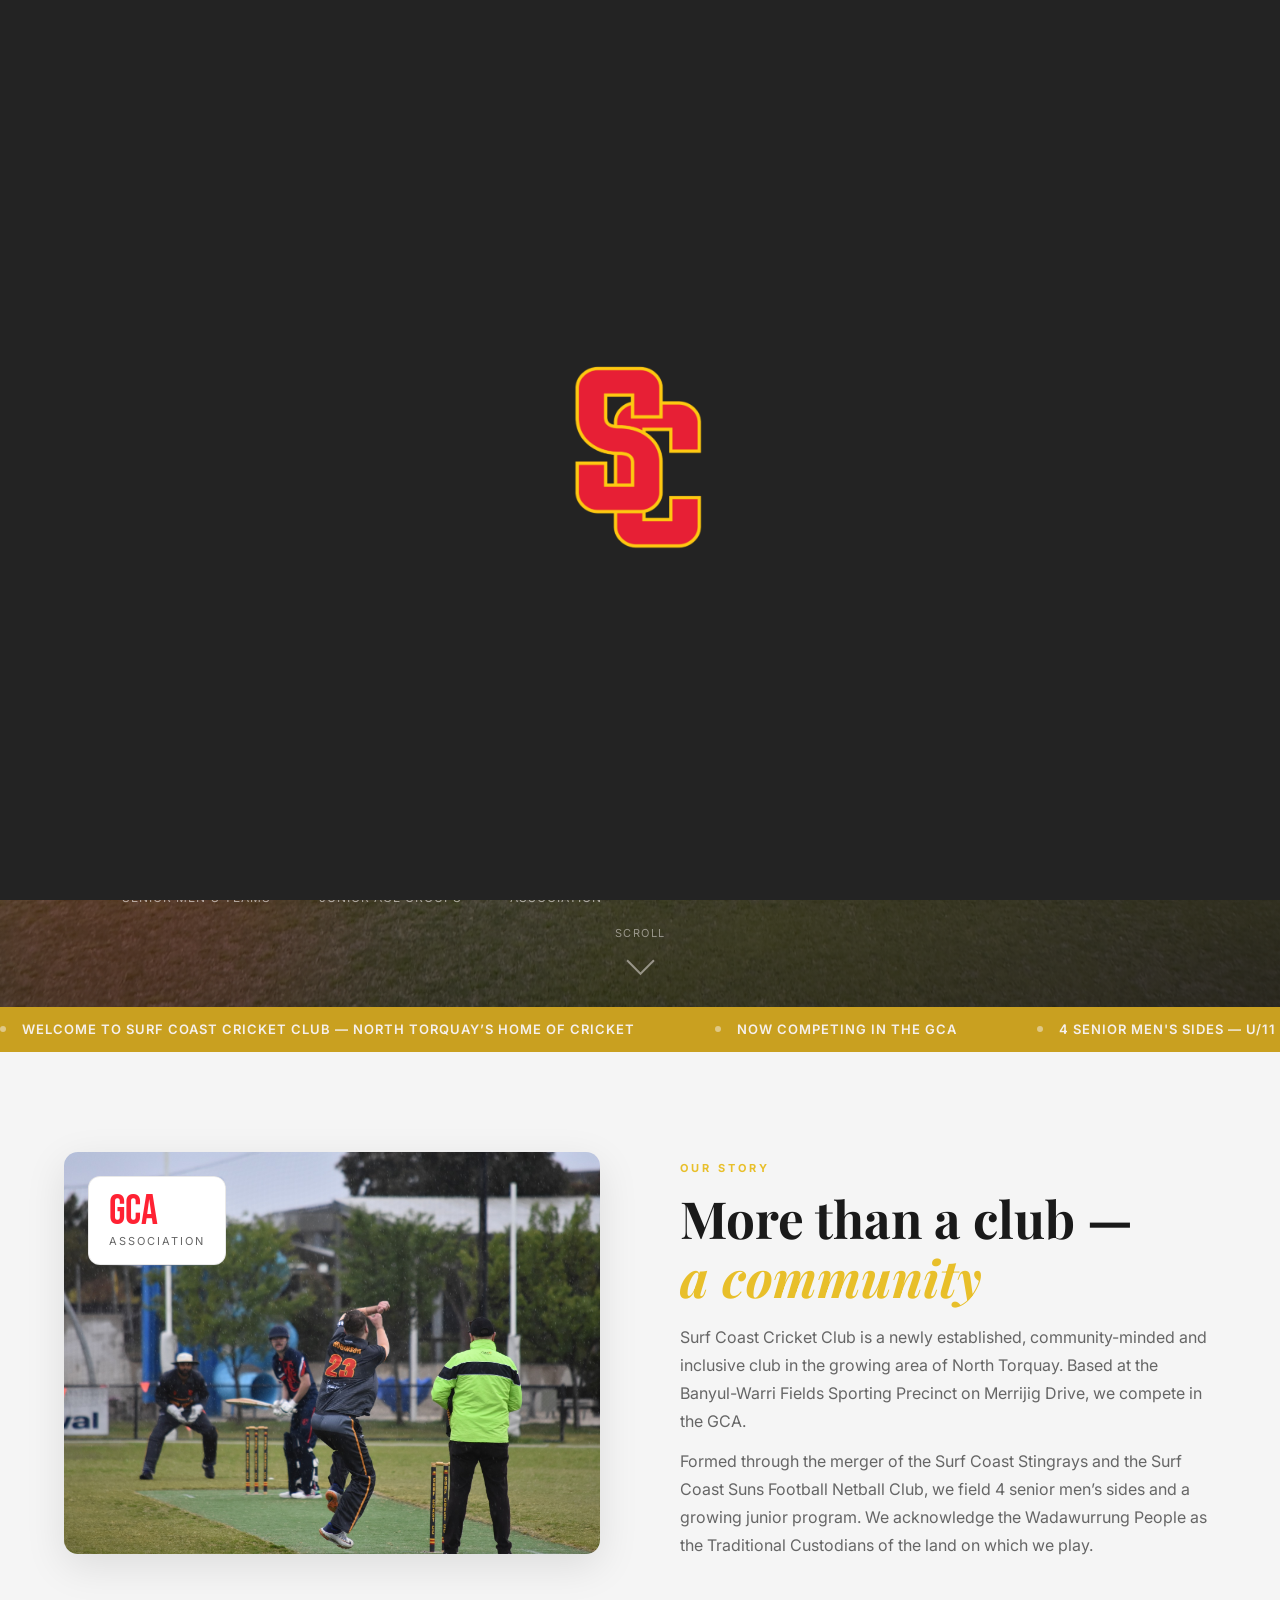
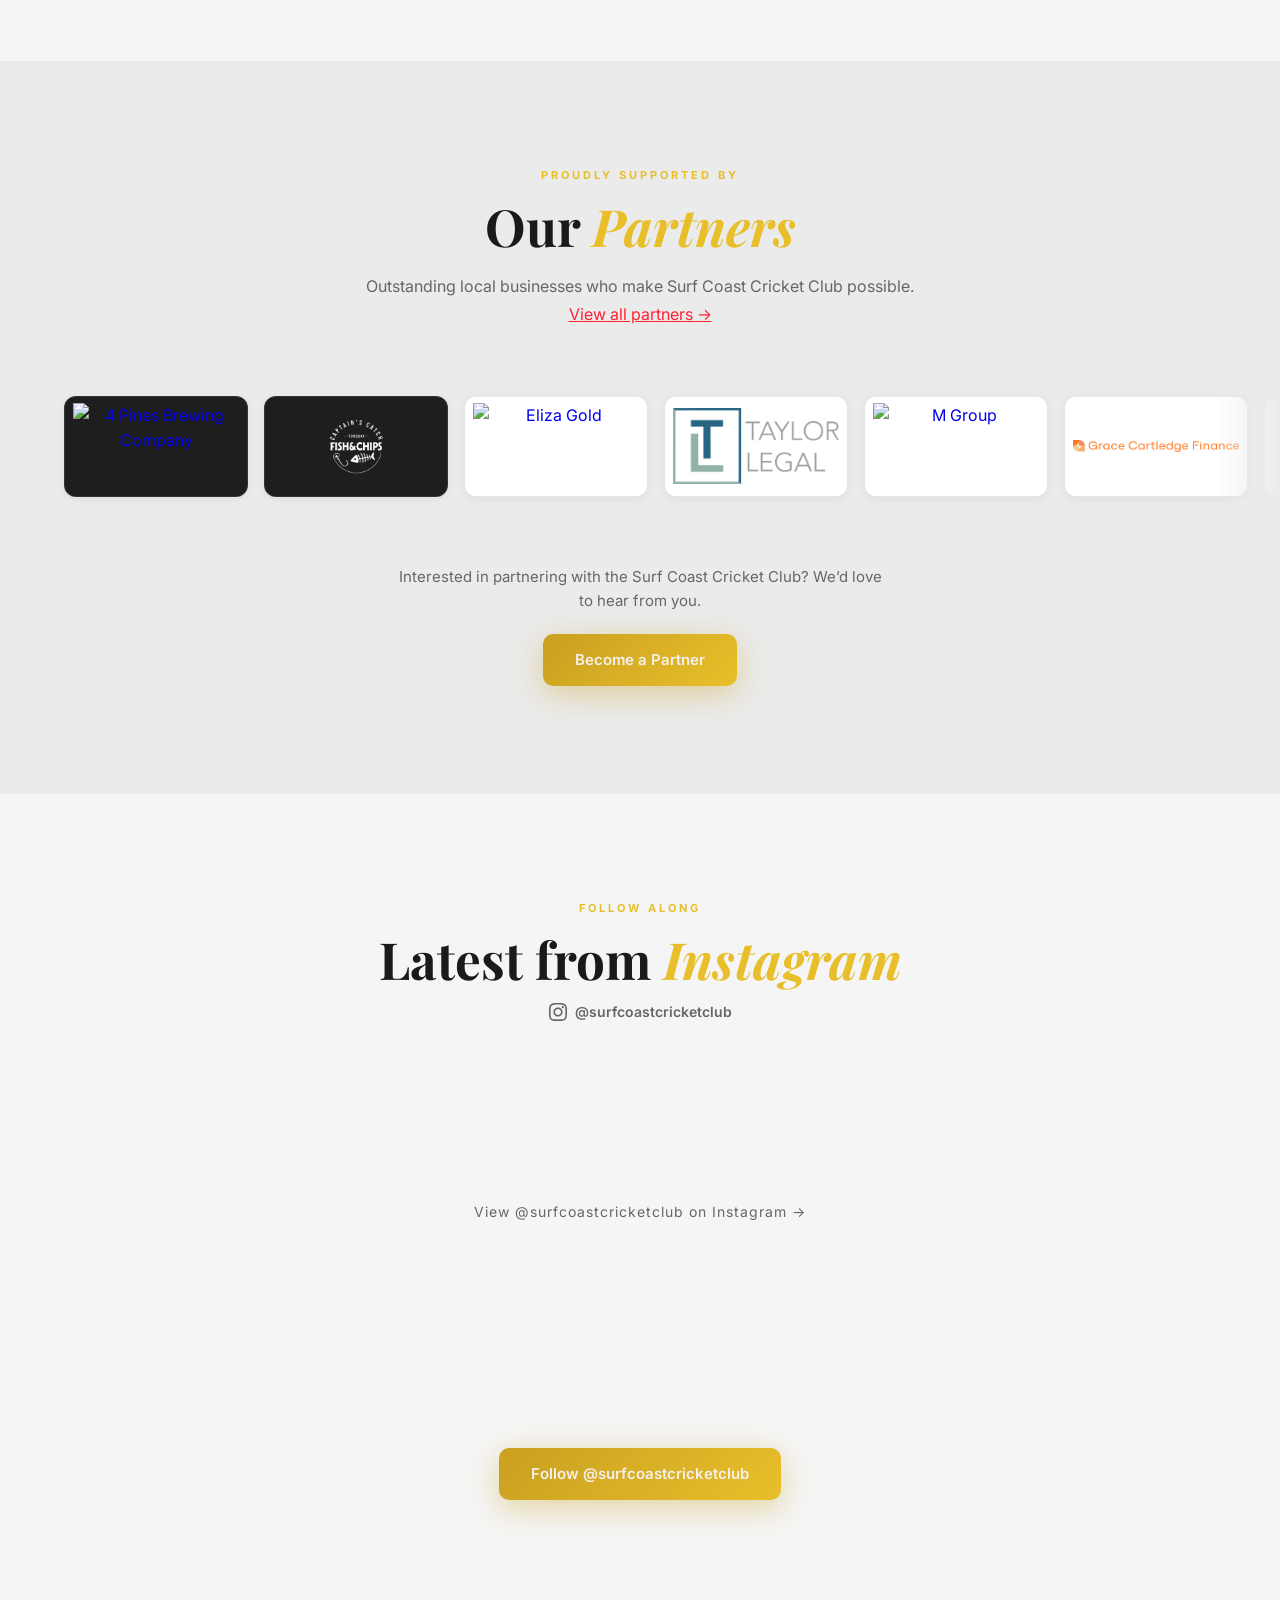
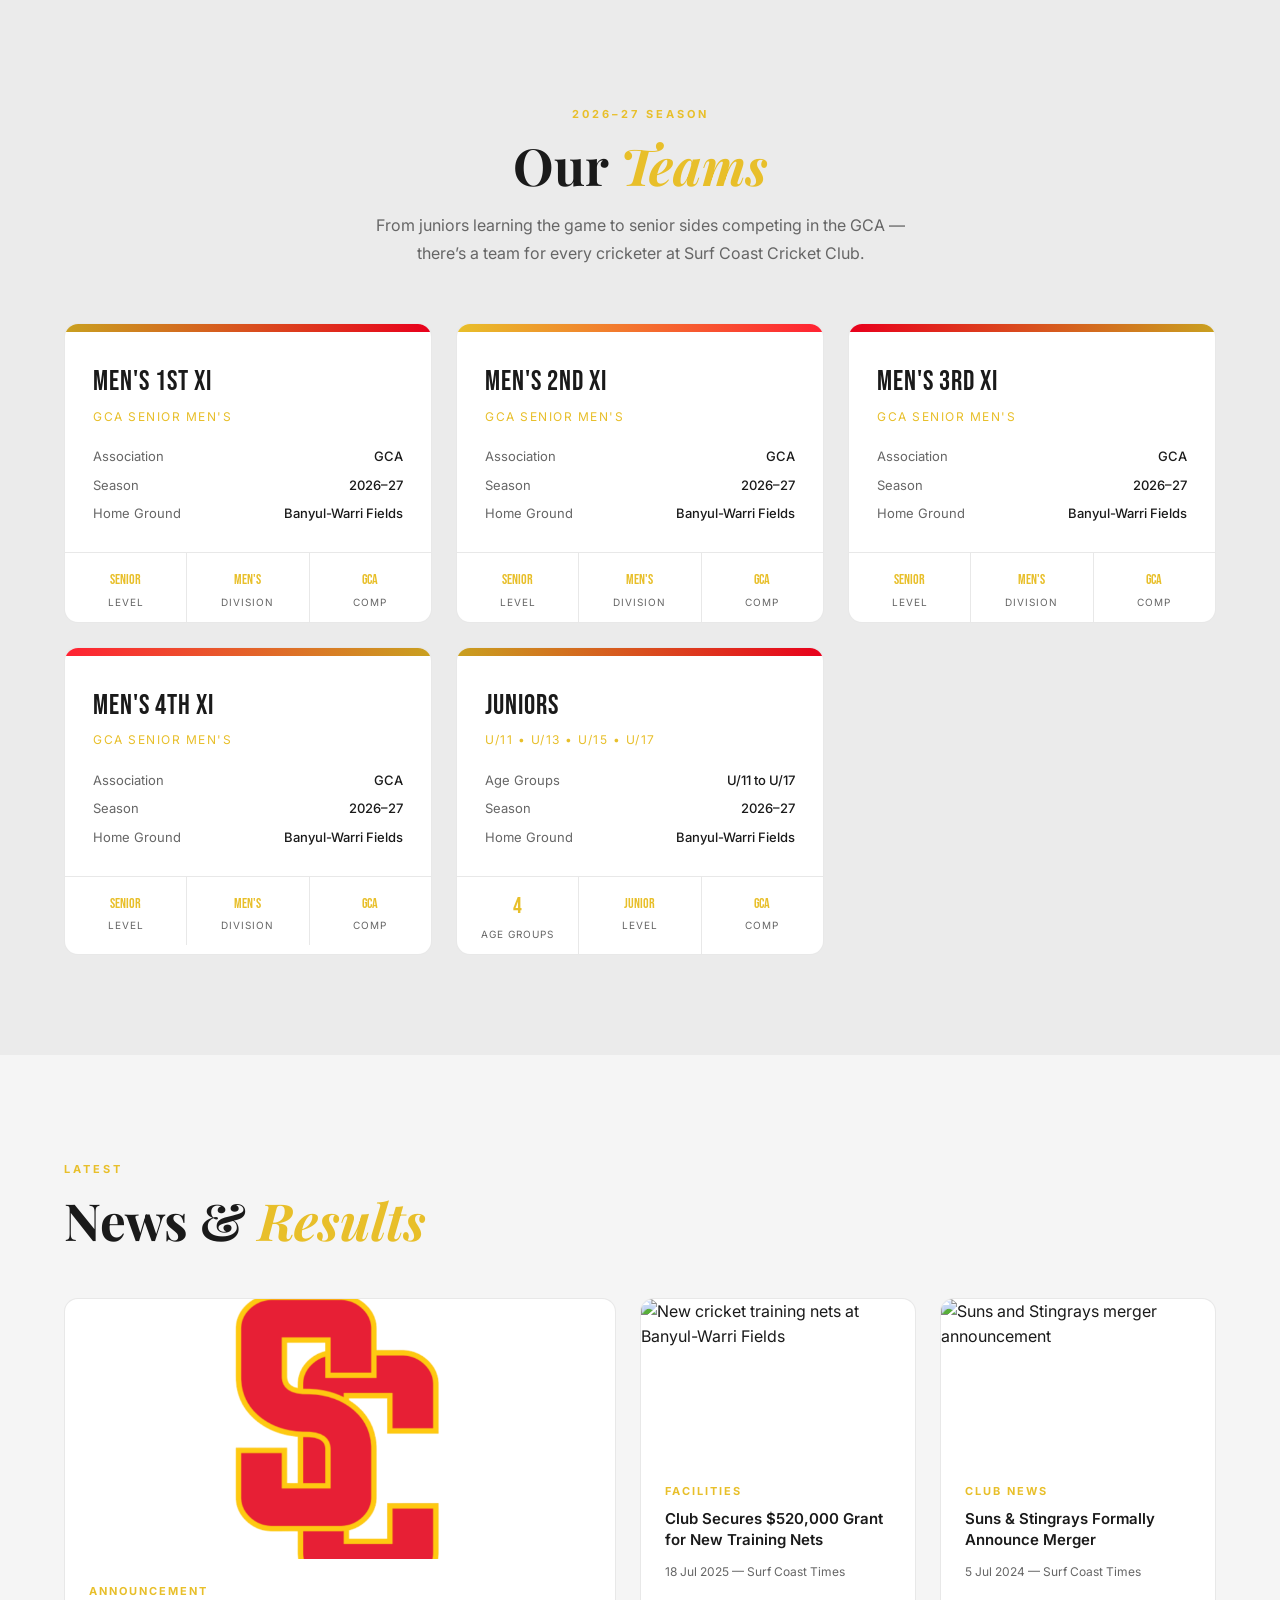
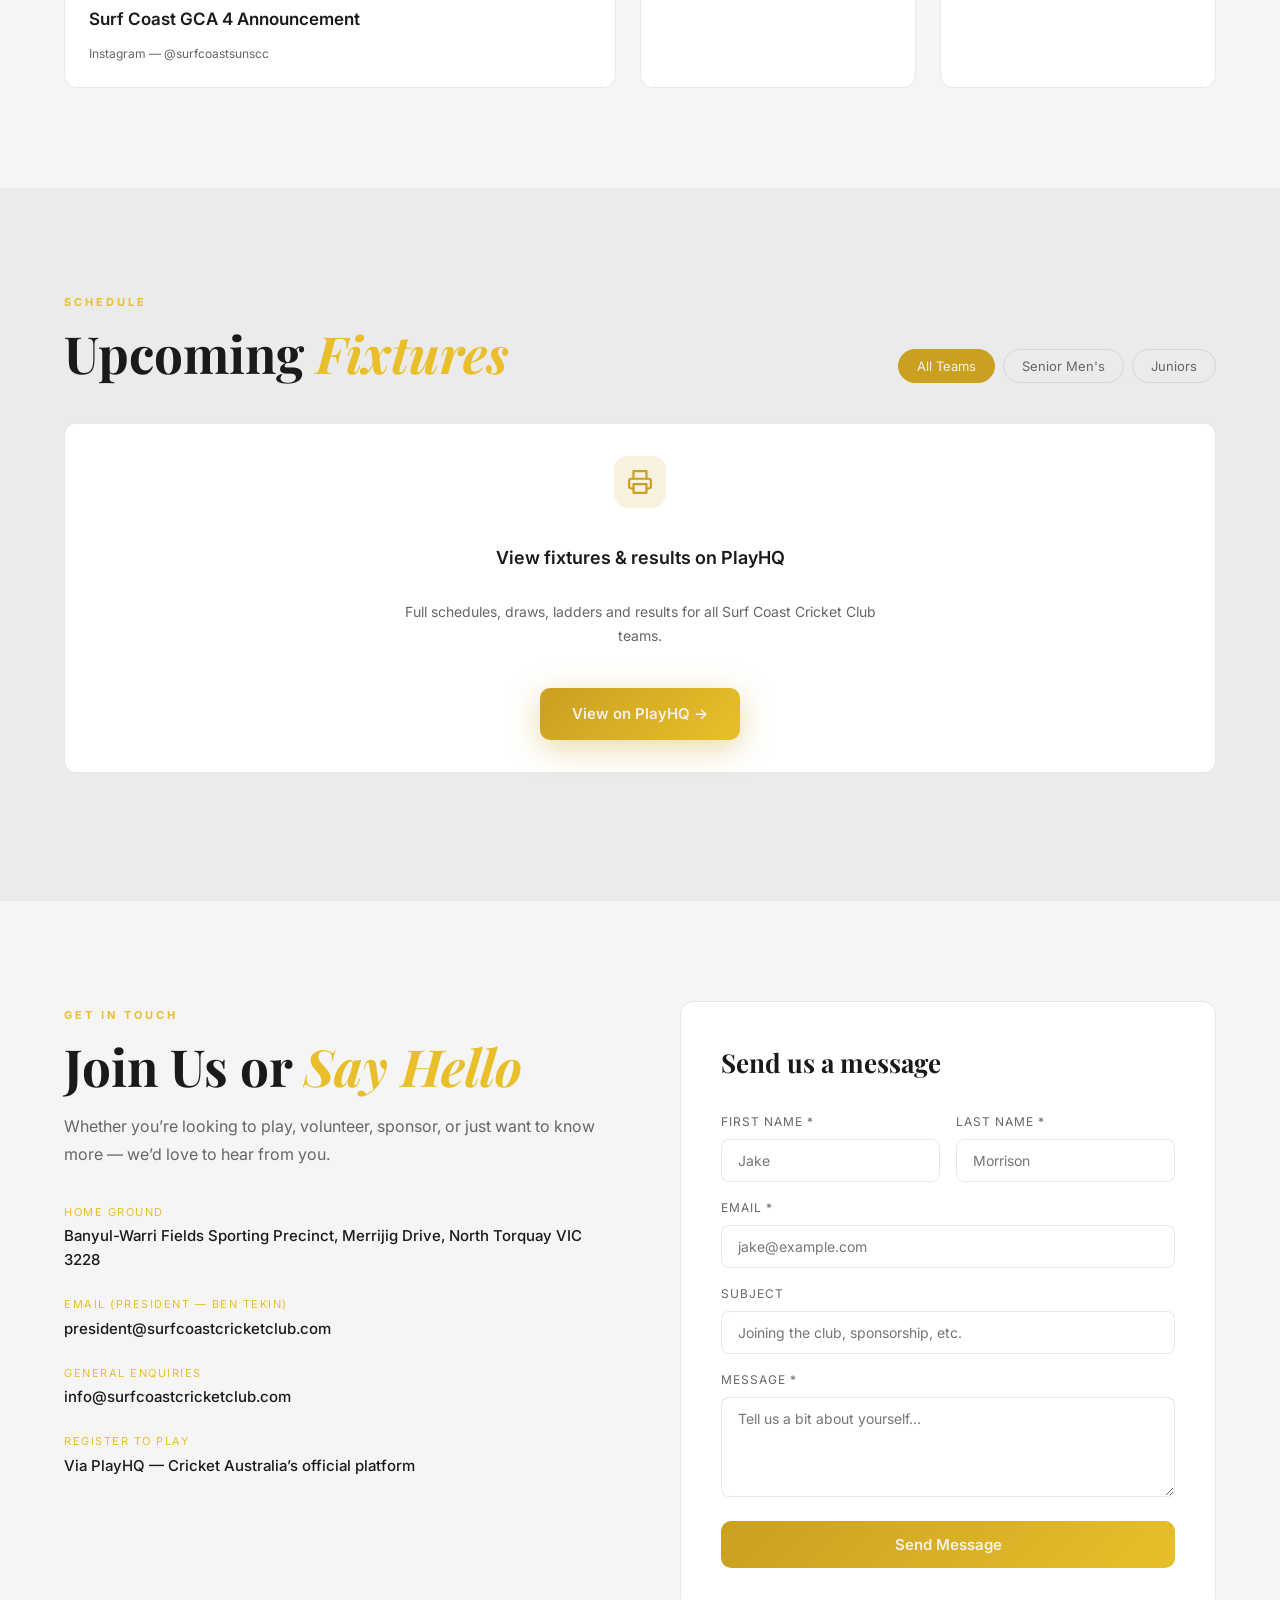
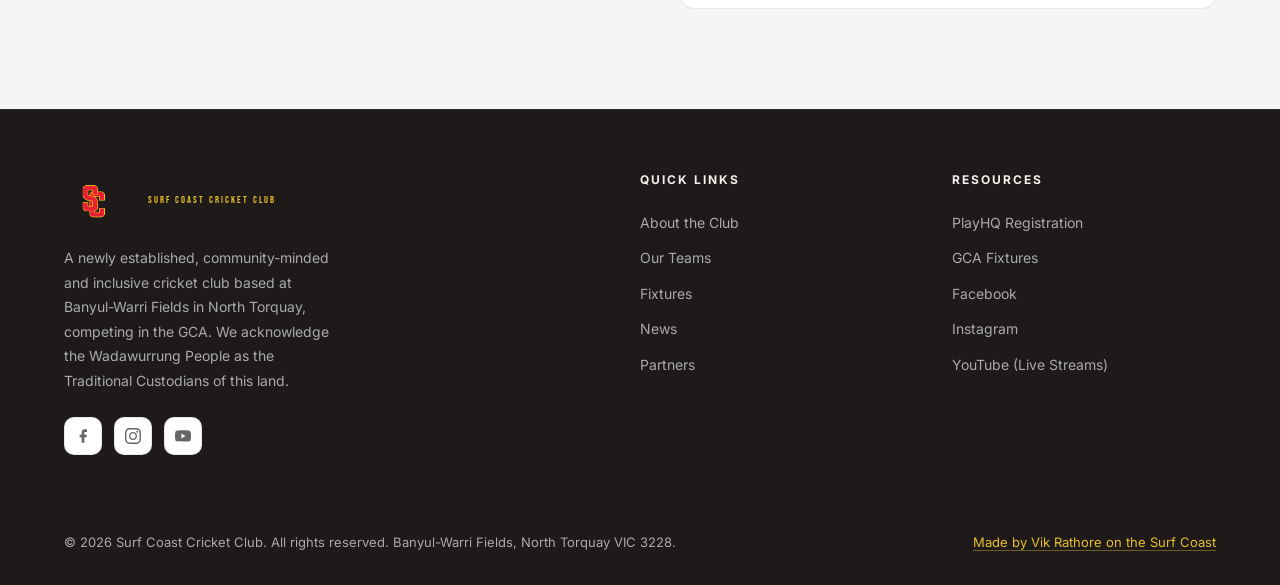
==== index.html @ 0e78796f "Add sub-pages, SEO meta, sitemap, and contact email fixes - Add about.html, teams.html, awards.html," ====
<!DOCTYPE html>
<html lang="en">
<head>
  <meta charset="UTF-8" />
  <meta name="viewport" content="width=device-width, initial-scale=1.0, viewport-fit=cover" />
  <meta name="theme-color" content="#232323" />
  <meta name="description" content="Surf Coast Cricket Club — a community-minded and inclusive cricket club based at Banyul-Warri Fields, North Torquay. Competing in the GCA with senior men's sides and junior programs." />
  <meta name="robots" content="index, follow" />
  <link rel="canonical" href="https://surfcoastcricketclub.com/" />
  <meta property="og:type" content="website" />
  <meta property="og:url" content="https://surfcoastcricketclub.com/" />
  <meta property="og:title" content="Surf Coast Cricket Club | North Torquay" />
  <meta property="og:description" content="A community-minded and inclusive cricket club in North Torquay, competing in the GCA. Senior men's teams, junior programs, and a welcoming community." />
  <meta property="og:image" content="https://surfcoastcricketclub.com/assets/images/hero-bg.jpg" />
  <meta property="og:site_name" content="Surf Coast Cricket Club" />
  <link rel="icon" type="image/png" href="assets/images/favicon.png" />
  <link rel="apple-touch-icon" href="assets/images/favicon.png" />
  <title>Surf Coast Cricket Club | North Torquay</title>
  <link rel="preconnect" href="https://fonts.googleapis.com" />
  <link rel="preconnect" href="https://fonts.gstatic.com" crossorigin />
  <link href="https://fonts.googleapis.com/css2?family=Bebas+Neue&family=Inter:wght@300;400;500;600;700&family=Playfair+Display:ital,wght@0,700;1,500&display=swap" rel="stylesheet" />
  <style>
    *, *::before, *::after { box-sizing: border-box; margin: 0; padding: 0; }

    :root {
      --navy:    #F5F5F5;
      --navy-mid:#EBEBEB;
      --teal:    #C9A020;
      --teal-lt: #E8BF2A;
      --green:   #E8001C;
      --gold:    #FF2233;
      --white:   #F5F0EE;
      --muted:   #666666;
      --card-bg: #FFFFFF;
      --border:  rgba(0,0,0,0.09);
      --radius:  14px;
      --shadow:  0 12px 40px rgba(0,0,0,0.10);
    }

    html { scroll-behavior: smooth; }

    body {
      font-family: 'Inter', sans-serif;
      background: var(--navy);
      color: #1A1A1A;
      overflow-x: hidden;
      line-height: 1.6;
    }

    /* ── SPLASH SCREEN ── */
    #splash {
      position: fixed;
      inset: 0;
      z-index: 9999;
      background: #232323;
      display: flex;
      flex-direction: column;
      align-items: center;
      justify-content: center;
      cursor: pointer;
      transition: opacity 0.7s ease, visibility 0.7s ease;
      padding: env(safe-area-inset-top) env(safe-area-inset-right) env(safe-area-inset-bottom) env(safe-area-inset-left);
    }
    #splash.hidden {
      opacity: 0;
      visibility: hidden;
      pointer-events: none;
    }
    #splash img {
      width: min(340px, 70vw);
      animation: splashPulse 2.6s ease-in-out infinite;
    }
    @keyframes splashPulse {
      0%, 100% { transform: scale(1); opacity: 1; }
      50%       { transform: scale(1.04); opacity: 0.85; }
    }

    ::-webkit-scrollbar { width: 6px; }
    ::-webkit-scrollbar-track { background: var(--navy); }
    ::-webkit-scrollbar-thumb { background: var(--teal); border-radius: 3px; }

    /* ── NAVBAR ── */
    nav {
      position: fixed; top: 0; left: 0; right: 0; z-index: 1000;
      display: flex; align-items: center; justify-content: space-between;
      padding: env(safe-area-inset-top) 5% 0; height: calc(72px + env(safe-area-inset-top));
      background: transparent;
      backdrop-filter: blur(20px);
      border-bottom: 1px solid rgba(255,255,255,0.08);
      transition: background 1s ease, transform 0.35s cubic-bezier(0.4,0,0.2,1);
    }
    nav.scrolled { background: rgba(30,26,26,0.97); }
    @media (max-width: 1024px) {
      nav.nav-hidden { transform: translateY(-110%); }
    }

    .nav-logo {
      display: flex; align-items: center; gap: 12px; text-decoration: none;
    }
    .nav-logo-badge {
      width: 60px; height: 60px;
      object-fit: contain;
      background: transparent;
      padding: 0;
      flex-shrink: 0;
    }

    .nav-logo-text { line-height: 1.2; }
    .nav-logo-text span:first-child {
      display: block; font-family: 'Bebas Neue', sans-serif;
      font-size: 30px; letter-spacing: 1px; color: var(--white);
    }
    .nav-logo-text span:last-child {
      display: block; font-size: 10px; letter-spacing: 2px;
      text-transform: uppercase; color: var(--teal-lt);
    }

    .nav-links { display: flex; align-items: center; gap: 36px; list-style: none; }
    .nav-links a {
      text-decoration: none; color: rgba(245,240,238,0.75);
      font-size: 13px; font-weight: 500; letter-spacing: 0.5px;
      text-transform: uppercase; transition: color 0.2s;
      position: relative;
    }
    .nav-links a::after {
      content: ''; position: absolute; left: 0; bottom: -4px;
      width: 0; height: 2px; background: var(--teal-lt); transition: width 0.25s;
    }
    .nav-links a:hover { color: #FFFFFF; }
    .nav-links a:hover::after { width: 100%; }

    .nav-cta {
      padding: 9px 22px; background: var(--teal);
      color: var(--white) !important; border-radius: 8px;
      transition: background 0.2s, transform 0.15s !important;
    }
    .nav-cta::after { display: none !important; }
    .nav-cta:hover { background: var(--teal-lt) !important; transform: translateY(-1px); }

    .nav-hamburger {
      display: none; flex-direction: column; gap: 5px;
      cursor: pointer; padding: 4px; border: none; background: none;
    }
    .nav-hamburger span {
      display: block; width: 24px; height: 2px;
      background: var(--white); border-radius: 2px;
      transition: transform 0.3s, opacity 0.3s;
    }

    .nav-mobile {
      display: none; flex-direction: column;
      position: fixed; top: calc(72px + env(safe-area-inset-top)); left: 0; right: 0;
      background: #2D2D2D; border-bottom: 1px solid rgba(255,255,255,0.08);
      padding: 24px calc(5% + env(safe-area-inset-right)) calc(24px + env(safe-area-inset-bottom)) calc(5% + env(safe-area-inset-left));
      gap: 20px; z-index: 999;
    }
    .nav-mobile.open { display: flex; }
    .nav-mobile a {
      text-decoration: none; color: var(--muted);
      font-size: 15px; font-weight: 500; letter-spacing: 0.5px;
      text-transform: uppercase; transition: color 0.2s;
    }
    .nav-mobile a:hover { color: var(--white); }

    /* ── HERO ── */
    #hero {
      position: relative; min-height: 100vh;
      display: flex; align-items: center; overflow: hidden;
    }

    .hero-bg {
      position: absolute; inset: 0;
      background:
        linear-gradient(160deg, rgba(30,26,26,0.72) 0%, rgba(30,26,26,0.22) 50%, rgba(30,26,26,0.78) 100%),
        url('assets/images/hero-bg.jpg') center 60%/cover no-repeat;
    }

    .orb {
      position: absolute; border-radius: 50%;
      filter: blur(80px); pointer-events: none; z-index: 0;
    }
    .orb-1 {
      width: min(600px, 80vw); height: min(600px, 80vw); background: rgba(201,160,32,0.18);
      top: -150px; right: -100px;
      animation: orbFloat 14s ease-in-out infinite;
    }
    .orb-2 {
      width: min(400px, 60vw); height: min(400px, 60vw); background: rgba(232,0,28,0.12);
      bottom: -80px; left: -80px;
      animation: orbFloat 18s ease-in-out infinite reverse;
    }
    @keyframes orbFloat {
      0%, 100% { transform: translate(0, 0) scale(1); }
      50%       { transform: translate(30px, -40px) scale(1.05); }
    }

    .hero-field-lines {
      position: absolute; bottom: 0; right: 0;
      width: 55%; height: 100%; opacity: 0.06; z-index: 1;
    }

    .hero-content {
      position: relative; z-index: 2;
      padding: 0 5%; max-width: 860px; padding-top: calc(100px + env(safe-area-inset-top));
    }

    .hero-badge {
      display: inline-flex; align-items: center; gap: 8px;
      background: rgba(201,160,32,0.2); border: 1px solid rgba(201,160,32,0.45);
      border-radius: 100px; padding: 6px 16px;
      font-size: 12px; font-weight: 600; letter-spacing: 1.5px;
      text-transform: uppercase; color: var(--teal-lt);
      margin-bottom: 24px; animation: fadeUp 0.8s ease both;
    }
    .hero-badge::before {
      content: ''; width: 7px; height: 7px; border-radius: 50%;
      background: var(--green); box-shadow: 0 0 8px var(--green);
      animation: pulse 2s infinite;
    }
    @keyframes pulse { 0%, 100% { opacity: 1; } 50% { opacity: 0.4; } }

    .hero-title {
      font-family: 'Bebas Neue', sans-serif;
      font-size: clamp(72px, 11vw, 140px);
      line-height: 0.92; letter-spacing: 3px;
      color: #F5F0EE;
      animation: fadeUp 0.8s 0.1s ease both;
    }
    .hero-title .line-accent { color: var(--teal-lt); }
    .hero-title .line-gold   { color: var(--gold); }

    .hero-subtitle {
      margin-top: 28px; font-size: clamp(16px, 1.9vw, 19px);
      color: rgba(245,240,238,0.75); max-width: 560px; line-height: 1.75;
      animation: fadeUp 0.8s 0.2s ease both;
    }

    .hero-actions {
      display: flex; align-items: center; gap: 16px;
      margin-top: 40px; flex-wrap: wrap;
      animation: fadeUp 0.8s 0.3s ease both;
    }

    .btn-primary {
      padding: 14px 32px;
      background: linear-gradient(135deg, var(--teal), var(--teal-lt));
      color: var(--white); text-decoration: none;
      border-radius: 10px; font-weight: 600; font-size: 15px;
      box-shadow: 0 8px 32px rgba(201,160,32,0.4);
      transition: transform 0.2s, box-shadow 0.2s;
    }
    .btn-primary:hover { transform: translateY(-2px); box-shadow: 0 14px 40px rgba(201,160,32,0.55); }

    .btn-ghost {
      padding: 14px 32px; border: 1.5px solid rgba(255,255,255,0.2);
      color: var(--white); text-decoration: none;
      border-radius: 10px; font-weight: 500; font-size: 15px;
      transition: border-color 0.2s, background 0.2s;
    }
    .btn-ghost:hover { border-color: var(--teal-lt); background: rgba(201,160,32,0.15); }

    .hero-stats {
      display: flex; gap: 48px; flex-wrap: wrap;
      margin-top: 64px; padding-top: 40px;
      border-top: 1px solid rgba(245,240,238,0.2);
      animation: fadeUp 0.8s 0.4s ease both;
    }
    .stat-num {
      font-family: 'Bebas Neue', sans-serif;
      font-size: 42px; color: var(--teal-lt); line-height: 1;
    }
    .stat-label {
      font-size: 12px; letter-spacing: 1px;
      text-transform: uppercase; color: rgba(245,240,238,0.6); margin-top: 4px;
    }

    .scroll-hint {
      position: absolute; bottom: calc(36px + env(safe-area-inset-bottom)); left: 50%; transform: translateX(-50%);
      display: flex; flex-direction: column; align-items: center;
      gap: 8px; color: rgba(245,240,238,0.5); font-size: 11px;
      letter-spacing: 1.5px; text-transform: uppercase;
      animation: fadeIn 1.2s 1s ease both;
      z-index: 10;
    }
    .scroll-hint .arrow {
      width: 20px; height: 20px;
      border-right: 2px solid rgba(245,240,238,0.5); border-bottom: 2px solid rgba(245,240,238,0.5);
      transform: rotate(45deg); animation: bounce 1.8s infinite;
    }
    @keyframes bounce {
      0%, 100% { transform: rotate(45deg) translateY(0); }
      50%       { transform: rotate(45deg) translateY(6px); }
    }
    @keyframes fadeUp {
      from { opacity: 0; transform: translateY(28px); }
      to   { opacity: 1; transform: translateY(0); }
    }
    @keyframes fadeIn { from { opacity: 0; } to { opacity: 1; } }

    /* ── SECTIONS ── */
    section { padding: 100px 5%; }

    .section-label {
      display: inline-block; font-size: 11px; font-weight: 700;
      letter-spacing: 3px; text-transform: uppercase;
      color: var(--teal-lt); margin-bottom: 12px;
    }
    .section-title {
      font-family: 'Playfair Display', serif;
      font-size: clamp(30px, 4vw, 52px); line-height: 1.15; color: #1A1A1A;
    }
    .section-title em { font-style: italic; color: var(--teal-lt); }
    .section-desc {
      color: var(--muted); font-size: 16px;
      max-width: 560px; margin-top: 16px; line-height: 1.75;
    }

    .reveal {
      opacity: 0; transform: translateY(36px);
      transition: opacity 0.7s ease, transform 0.7s ease;
    }
    .reveal.visible { opacity: 1; transform: translateY(0); }

    /* ── TICKER ── */
    .ticker-wrap { background: var(--teal); padding: 12px 0; overflow: hidden; }
    .ticker-track {
      display: flex; gap: 80px;
      animation: ticker 28s linear infinite; white-space: nowrap;
    }
    .ticker-track:hover { animation-play-state: paused; }
    .ticker-item {
      font-size: 13px; font-weight: 600; letter-spacing: 1px;
      text-transform: uppercase; color: var(--white);
      display: flex; align-items: center; gap: 16px; flex-shrink: 0;
    }
    .ticker-item .dot { width: 6px; height: 6px; border-radius: 50%; background: var(--white); opacity: 0.5; }
    @keyframes ticker {
      0%   { transform: translateX(0); }
      100% { transform: translateX(-50%); }
    }

    /* ── ABOUT ── */
    #about { display: grid; grid-template-columns: 1fr 1fr; gap: 80px; align-items: center; }

    .about-img-stack { position: relative; }
    .about-img-main {
      width: 100%; border-radius: var(--radius);
      aspect-ratio: 4/3; object-fit: cover; box-shadow: var(--shadow);
    }
    .about-img-accent {
      position: absolute; width: 55%; border-radius: var(--radius);
      aspect-ratio: 1; bottom: -32px; right: -32px;
      object-fit: cover; border: 4px solid #F5F5F5; box-shadow: var(--shadow);
    }
    .about-badge {
      position: absolute; top: 24px; left: 24px;
      background: #FFFFFF; border: 1px solid var(--border);
      border-radius: 12px; padding: 14px 20px; backdrop-filter: blur(12px);
    }
    .about-badge .year { font-family: 'Bebas Neue', sans-serif; font-size: 42px; color: var(--gold); line-height: 1; }
    .about-badge .since { font-size: 11px; letter-spacing: 2px; text-transform: uppercase; color: var(--muted); }

    .about-features { display: grid; grid-template-columns: 1fr 1fr; gap: 16px; margin-top: 36px; }
    .feature-chip {
      display: flex; align-items: center; gap: 10px;
      background: var(--card-bg); border: 1px solid var(--border);
      border-radius: 10px; padding: 12px 16px; font-size: 13px; font-weight: 500;
    }
    .feature-chip .icon {
      width: 28px; height: 28px; border-radius: 8px;
      background: rgba(201,160,32,0.18);
      display: flex; align-items: center; justify-content: center; font-size: 14px;
    }

    /* ── TEAMS ── */
    #teams { background: var(--navy-mid); }
    .teams-header { text-align: center; margin-bottom: 56px; }
    .teams-header .section-desc { margin: 16px auto 0; }

    .teams-grid {
      display: grid; grid-template-columns: repeat(auto-fill, minmax(280px, 1fr)); gap: 24px;
    }
    .team-card {
      background: var(--card-bg); border: 1px solid var(--border);
      border-radius: var(--radius); overflow: hidden;
      transition: transform 0.3s, border-color 0.3s, box-shadow 0.3s;
    }
    .team-card:hover {
      transform: translateY(-6px); border-color: var(--teal);
      box-shadow: 0 16px 48px rgba(201,160,32,0.25);
    }
    .team-card-top { height: 8px; background: linear-gradient(90deg, var(--teal), var(--green)); }
    .team-card-body { padding: 28px; }
    .team-grade { font-family: 'Bebas Neue', sans-serif; font-size: 28px; color: #1A1A1A; letter-spacing: 1px; }
    .team-div { font-size: 12px; letter-spacing: 1.5px; text-transform: uppercase; color: var(--teal-lt); margin-top: 2px; }
    .team-info { margin-top: 20px; display: flex; flex-direction: column; gap: 8px; }
    .team-row { display: flex; justify-content: space-between; font-size: 13px; }
    .team-row span:first-child { color: var(--muted); }
    .team-row span:last-child { color: #1A1A1A; font-weight: 500; }
    .team-card-bar { display: flex; border-top: 1px solid var(--border); }
    .team-bar-item {
      flex: 1; padding: 12px 8px; text-align: center;
      border-right: 1px solid var(--border);
    }
    .team-bar-item:last-child { border-right: none; }
    .team-bar-val { font-family: 'Bebas Neue', sans-serif; font-size: 22px; color: var(--teal-lt); }
    .team-bar-key { font-size: 10px; letter-spacing: 1px; text-transform: uppercase; color: var(--muted); margin-top: 2px; }

    /* ── NEWS ── */
    .news-header { margin-bottom: 48px; }
    .news-grid { display: grid; grid-template-columns: 2fr 1fr 1fr; gap: 24px; }
    .news-card {
      background: var(--card-bg); border: 1px solid var(--border);
      border-radius: var(--radius); overflow: hidden;
      transition: border-color 0.3s, transform 0.3s;
      text-decoration: none; color: inherit; display: block;
    }
    .news-card:hover { border-color: var(--teal); transform: translateY(-4px); }
    .news-img { width: 100%; object-fit: cover; display: block; }
    .news-card:nth-child(1) .news-img { height: 260px; }
    .news-card:nth-child(2) .news-img,
    .news-card:nth-child(3) .news-img { height: 160px; }
    .news-body { padding: 24px; }
    .news-cat { font-size: 11px; font-weight: 700; letter-spacing: 2px; text-transform: uppercase; color: var(--teal-lt); }
    .news-headline { margin-top: 8px; font-size: 17px; font-weight: 600; line-height: 1.4; color: #1A1A1A; }
    .news-card:nth-child(2) .news-headline,
    .news-card:nth-child(3) .news-headline { font-size: 15px; }
    .news-date { margin-top: 12px; font-size: 12px; color: var(--muted); }

    /* ── FIXTURES ── */
    #fixtures { background: var(--navy-mid); }
    .fixtures-head {
      display: flex; align-items: flex-end; justify-content: space-between;
      margin-bottom: 40px; gap: 16px; flex-wrap: wrap;
    }
    .fixtures-tabs { display: flex; gap: 8px; flex-wrap: wrap; }
    .tab-btn {
      padding: 8px 18px; border: 1px solid var(--border); background: transparent;
      border-radius: 100px; color: var(--muted); font-size: 13px;
      font-family: 'Inter', sans-serif; cursor: pointer; transition: all 0.2s;
    }
    .tab-btn.active, .tab-btn:hover {
      background: var(--teal); border-color: var(--teal); color: var(--white);
    }

    .fixtures-list { display: flex; flex-direction: column; gap: 12px; }
    .fixture-row {
      display: grid; grid-template-columns: 90px 1fr auto 1fr 140px;
      align-items: center; gap: 20px;
      background: var(--card-bg); border: 1px solid var(--border);
      border-radius: 12px; padding: 20px 24px; transition: border-color 0.2s;
    }
    .fixture-row:hover { border-color: rgba(201,160,32,0.5); }
    .fix-date { text-align: center; }
    .fix-day { font-family: 'Bebas Neue', sans-serif; font-size: 30px; color: #1A1A1A; line-height: 1; }
    .fix-mon { font-size: 11px; letter-spacing: 1px; text-transform: uppercase; color: var(--teal-lt); }
    .fix-team { font-size: 15px; font-weight: 600; }
    .fix-team.away { text-align: right; }
    .fix-vs { text-align: center; font-family: 'Bebas Neue', sans-serif; font-size: 20px; color: var(--muted); letter-spacing: 2px; }
    .fix-meta { text-align: right; }
    .fix-grade { font-size: 12px; letter-spacing: 1px; text-transform: uppercase; color: var(--teal-lt); font-weight: 600; }
    .fix-venue { font-size: 12px; color: var(--muted); margin-top: 3px; }

    /* ── GALLERY ── */
    .gallery-title { margin-bottom: 40px; }
    .gallery-grid {
      display: grid; grid-template-columns: repeat(4, 1fr);
      grid-template-rows: repeat(2, 220px); gap: 12px;
    }
    .gallery-item { border-radius: 12px; overflow: hidden; position: relative; cursor: pointer; }
    .gallery-item:nth-child(1) { grid-column: 1 / 3; grid-row: 1 / 3; }
    .gallery-item img { width: 100%; height: 100%; object-fit: cover; display: block; transition: transform 0.5s; }
    .gallery-item:hover img { transform: scale(1.06); }
    .gallery-item::after {
      content: ''; position: absolute; inset: 0;
      background: linear-gradient(to top, rgba(30,26,26,0.7), transparent 50%);
      opacity: 0; transition: opacity 0.3s;
    }
    .gallery-item:hover::after { opacity: 1; }

    /* ── INSTAGRAM ── */
    #instagram { background: var(--navy); text-align: center; }
    .instagram-head { margin-bottom: 44px; }
    .instagram-handle {
      display: inline-flex; align-items: center; gap: 8px;
      color: var(--muted); font-size: 14px; font-weight: 600;
      text-decoration: none; margin-top: 12px;
      transition: color 0.2s;
    }
    .instagram-handle:hover { color: #1A1A1A; }
    .instagram-handle svg { width: 18px; height: 18px; fill: currentColor; }
    .behold-feed-wrap {
      max-width: 1100px; margin: 0 auto;
      min-height: 340px;
    }
    .instagram-cta-row {
      margin-top: 36px; display: flex; justify-content: center; gap: 14px; flex-wrap: wrap;
    }

    /* ── SPONSORS ── */
    #partners { background: var(--navy-mid); text-align: center; }
    .sponsors-head { margin-bottom: 52px; }
    .sponsor-tier { margin-bottom: 40px; }
    .sponsor-tier-label {
      display: inline-flex; align-items: center; gap: 10px;
      font-size: 11px; letter-spacing: 3px; text-transform: uppercase;
      font-weight: 700; margin-bottom: 24px;
      padding: 6px 18px; border-radius: 99px;
    }
    .tier-naming   .sponsor-tier-label { color: #fff; background: var(--teal); border: 1px solid var(--teal); }
    .tier-platinum .sponsor-tier-label { color: #fff; background: var(--green); border: 1px solid var(--green); }
    .tier-gold     .sponsor-tier-label { color: #5C4A00; background: rgba(201,160,32,0.18); border: 1px solid rgba(201,160,32,0.6); }
    .tier-silver   .sponsor-tier-label { color: #1A2A38; background: rgba(100,130,160,0.15); border: 1px solid rgba(100,130,160,0.5); }

    .sponsors-row { display: flex; align-items: center; justify-content: center; gap: 16px; flex-wrap: wrap; }

    /* ── Sponsor card (logo or text) ── */
    .sponsor-card {
      display: inline-flex; flex-direction: column;
      align-items: center; justify-content: center;
      min-width: 140px; height: 88px; padding: 12px 20px;
      background: #FFFFFF; border: 1.5px solid rgba(0,0,0,0.10);
      border-radius: 12px; text-decoration: none;
      box-shadow: 0 2px 8px rgba(0,0,0,0.06);
      transition: transform 0.22s, box-shadow 0.22s, border-color 0.22s;
      overflow: hidden;
    }
    .sponsor-card:hover { transform: translateY(-4px); box-shadow: 0 10px 28px rgba(0,0,0,0.12); border-color: rgba(0,0,0,0.22); }
    .sponsor-card img {
      max-width: 130px; max-height: 52px;
      object-fit: contain; display: block;
    }
    .sponsor-card .sc-name {
      font-family: 'Bebas Neue', sans-serif; font-size: 15px;
      letter-spacing: 1.5px; color: #1A1A1A; text-align: center;
      line-height: 1.2;
    }
    /* Dark card for white-on-dark logos */
    .sponsor-card.dark-card { background: #1E1E1E; border-color: rgba(255,255,255,0.1); }
    .sponsor-card.dark-card .sc-name { color: #F5F0EE; }

    /* Sizing per tier */
    .tier-naming .sponsor-card   { min-width: 180px; height: 100px; }
    .tier-naming .sponsor-card img { max-width: 170px; max-height: 82px; }
    .tier-platinum .sponsor-card { min-width: 160px; height: 92px; }
    .tier-platinum .sponsor-card img { max-width: 140px; max-height: 56px; }
    .tier-silver .sponsor-card   { min-width: 120px; height: 76px; }
    .tier-silver .sponsor-card img { max-height: 42px; }
    .tier-bronze .sponsor-tier-label { color: #5C3010; background: rgba(184,115,51,0.15); border: 1px solid rgba(184,115,51,0.5); }
    .tier-bronze .sponsor-card  { min-width: 110px; height: 70px; }
    .tier-bronze .sponsor-card img { max-height: 38px; }

    .sponsor-divider { border: none; border-top: 1px solid rgba(0,0,0,0.08); margin: 8px 0 32px; }

    /* ── PARTNER REEL ── */
    .reel-outer {
      overflow: hidden;
      margin: 48px -5vw 0;
      -webkit-mask-image: linear-gradient(to right, transparent 0%, #000 5%, #000 95%, transparent 100%);
      mask-image: linear-gradient(to right, transparent 0%, #000 5%, #000 95%, transparent 100%);
    }
    .reel-track {
      display: flex;
      align-items: center;
      gap: 16px;
      width: max-content;
      animation: reel-scroll 36s linear infinite;
      padding: 16px 5vw;
    }
    .reel-track:hover { animation-play-state: paused; }
    @keyframes reel-scroll {
      from { transform: translateX(0); }
      to   { transform: translateX(-50%); }
    }
    .reel-card {
      display: inline-flex;
      align-items: center;
      justify-content: center;
      flex-shrink: 0;
      width: 184px;
      height: 101px;
      padding: 6px 8px;
      background: #FFFFFF;
      border: 1.5px solid rgba(0,0,0,0.09);
      border-radius: 12px;
      text-decoration: none;
      box-shadow: 0 2px 8px rgba(0,0,0,0.06);
      transition: transform 0.2s, box-shadow 0.2s;
      overflow: hidden;
    }
    .reel-card:hover { transform: translateY(-3px); box-shadow: 0 8px 24px rgba(0,0,0,0.12); }
    .reel-card img { width: 100%; height: 100%; object-fit: contain; display: block; }
    .reel-card.dark { background: #1E1E1E; border-color: rgba(255,255,255,0.1); }
    .reel-name { font-family: 'Bebas Neue', sans-serif; font-size: 15px; letter-spacing: 1.5px; color: #1A1A1A; text-align: center; line-height: 1.3; }
    @media (max-width: 480px) {
      .reel-card { width: 144px; height: 80px; }
      .reel-track { gap: 12px; }
    }

    /* ── CONTACT ── */
    #contact { display: grid; grid-template-columns: 1fr 1fr; gap: 80px; align-items: start; }
    .contact-items { margin-top: 36px; display: flex; flex-direction: column; gap: 24px; }
    .contact-item { display: flex; gap: 16px; }
    .contact-icon {
      width: 46px; height: 46px; border-radius: 12px;
      background: rgba(201,160,32,0.15); border: 1px solid rgba(201,160,32,0.35);
      display: flex; align-items: center; justify-content: center;
      font-size: 18px; flex-shrink: 0;
    }
    .contact-label { font-size: 11px; letter-spacing: 1.5px; text-transform: uppercase; color: var(--teal-lt); }
    .contact-val { font-size: 15px; font-weight: 500; margin-top: 3px; }

    .contact-form {
      background: var(--card-bg); border: 1px solid var(--border);
      border-radius: var(--radius); padding: 40px;
    }
    .form-title { font-family: 'Playfair Display', serif; font-size: 26px; margin-bottom: 28px; color: #1A1A1A; }
    .form-row { display: grid; grid-template-columns: 1fr 1fr; gap: 16px; }
    .form-group { display: flex; flex-direction: column; gap: 8px; margin-bottom: 16px; }
    .form-label { font-size: 12px; letter-spacing: 1px; text-transform: uppercase; color: var(--muted); }
    .form-input, .form-textarea {
      background: #FFFFFF; border: 1px solid var(--border);
      border-radius: 8px; padding: 12px 16px;
      color: #1A1A1A; font-family: 'Inter', sans-serif; font-size: 14px;
      outline: none; transition: border-color 0.2s; width: 100%;
    }
    .form-input:focus, .form-textarea:focus { border-color: var(--teal-lt); }
    .form-textarea { resize: vertical; min-height: 100px; }
    .form-submit {
      width: 100%; padding: 14px;
      background: linear-gradient(135deg, var(--teal), var(--teal-lt));
      border: none; border-radius: 10px; color: var(--white);
      font-family: 'Inter', sans-serif; font-size: 15px; font-weight: 600;
      cursor: pointer; transition: opacity 0.2s, transform 0.2s; margin-top: 8px;
    }
    .form-submit:hover { opacity: 0.9; transform: translateY(-1px); }

    /* ── FOOTER ── */
    footer {
      background: #1E1A1A; border-top: 1px solid rgba(255,255,255,0.08);
      padding: 60px 5% calc(32px + env(safe-area-inset-bottom));
    }
    .footer-grid {
      display: grid; grid-template-columns: 2fr 1fr 1fr; gap: 48px;
      padding-bottom: 48px; border-bottom: 1px solid var(--border);
    }
    .footer-brand-desc { color: #AAAAAA; font-size: 14px; line-height: 1.75; margin-top: 16px; max-width: 280px; }
    .footer-socials { display: flex; gap: 12px; margin-top: 24px; }
    .social-btn {
      width: 38px; height: 38px; border-radius: 10px;
      background: var(--card-bg); border: 1px solid var(--border);
      display: flex; align-items: center; justify-content: center;
      font-size: 15px; text-decoration: none; color: var(--muted); transition: all 0.2s;
    }
    .social-btn:hover { background: var(--teal); color: var(--white); border-color: var(--teal); }
    .footer-col-title { font-size: 12px; font-weight: 700; letter-spacing: 2px; text-transform: uppercase; color: var(--white); margin-bottom: 20px; }
    .footer-links { list-style: none; display: flex; flex-direction: column; gap: 10px; }
    .footer-links a { text-decoration: none; color: #AAAAAA; font-size: 14px; transition: color 0.2s; }
    .footer-links a:hover { color: var(--teal-lt); }
    .footer-bottom {
      padding-top: 28px; display: flex; justify-content: space-between;
      align-items: center; gap: 16px; flex-wrap: wrap;
    }
    .footer-copy { font-size: 13px; color: #AAAAAA; }

    /* ── RESPONSIVE ── */
    @media (max-width: 1024px) {
      .ticker-track { animation-duration: 18s; }
      #about { grid-template-columns: 1fr; }
      .about-img-stack { display: block; margin-bottom: 16px; }
      .about-img-accent { display: none; }
      .about-badge { display: none; }
      .news-grid { grid-template-columns: 1fr 1fr; }
      .news-card:nth-child(1) { grid-column: 1 / -1; }
      .gallery-grid { grid-template-columns: repeat(2, 1fr); grid-template-rows: repeat(3, 200px); }
      .gallery-item:nth-child(1) { grid-column: 1 / -1; grid-row: 1; }
      #contact { grid-template-columns: 1fr; }
      .footer-grid { grid-template-columns: 1fr 1fr; }
      .fixture-row { grid-template-columns: 70px 1fr auto 1fr 110px; gap: 12px; }
    }
    @media (max-width: 768px) {
      .ticker-track { animation-duration: 14s; }
      section { padding: 72px 5%; }
      .nav-links { display: none; }
      .nav-hamburger { display: flex; }
      .news-grid { grid-template-columns: 1fr; }
      .gallery-grid { grid-template-columns: 1fr 1fr; }
      .fixture-row { grid-template-columns: 1fr; text-align: center; gap: 8px; padding: 16px; }
      .fix-team.away { text-align: center; }
      .fix-meta { text-align: center; }
      .form-row { grid-template-columns: 1fr; }
      .footer-grid { grid-template-columns: 1fr; }
      .hero-stats { gap: 28px; margin-top: 36px; padding-top: 24px; }
      .hero-content { padding-bottom: 80px; }
      .teams-grid { grid-template-columns: 1fr; }
      .about-features { grid-template-columns: 1fr; }
    }
    @media (max-width: 480px) {
      section { padding: 52px 5%; }
      .gallery-grid { grid-template-columns: 1fr; grid-template-rows: auto; }
      .gallery-item:nth-child(1) { grid-column: 1; grid-row: 1; }
      .gallery-item { height: 200px; }
      .sponsors-row { gap: 16px; }
      .sponsor-pill { font-size: 12px; padding: 0 14px; height: 42px; }
      .tier-platinum .sponsor-pill { height: 52px; font-size: 15px; }
      .sponsors-row { gap: 8px; }
    }
    @media (orientation: landscape) and (max-width: 1024px) {
      nav {
        padding-left: calc(5% + env(safe-area-inset-left));
        padding-right: calc(5% + env(safe-area-inset-right));
      }
      section {
        padding-left: calc(5% + env(safe-area-inset-left));
        padding-right: calc(5% + env(safe-area-inset-right));
      }
      .ticker-wrap {
        padding-left: env(safe-area-inset-left);
        padding-right: env(safe-area-inset-right);
      }
      .hero-content {
        padding-left: calc(5% + env(safe-area-inset-left));
      }
    }
  </style>
</head>
<body>

<!-- SPLASH SCREEN -->
<div id="splash" role="button" aria-label="Enter site" tabindex="0">
  <img src="assets/images/sccc-logo.png" alt="Surf Coast Cricket Club" />
</div>

<!-- NAVBAR -->
<nav id="navbar">
  <a href="/" class="nav-logo" aria-label="Surf Coast Cricket Club Home">
    <img class="nav-logo-badge" src="assets/images/sccc-logo.png" alt="Surf Coast Cricket Club logo" />
    <div class="nav-logo-text">
      <span>Surf Coast Cricket Club</span>
    </div>
  </a>
  <ul class="nav-links" role="list">
    <li><a href="/about">About</a></li>
    <li><a href="/teams">Teams</a></li>
    <li><a href="/awards">Awards</a></li>
    <li><a href="/partners">Partners</a></li>
    <li><a href="/contact" class="nav-cta">Contact</a></li>
  </ul>
  <button class="nav-hamburger" id="hamburger" aria-label="Toggle menu" aria-expanded="false">
    <span></span><span></span><span></span>
  </button>
</nav>

<div class="nav-mobile" id="mobileNav" role="navigation" aria-label="Mobile navigation">
  <a href="/about"    onclick="closeMenu()">About</a>
  <a href="/teams"    onclick="closeMenu()">Teams</a>
  <a href="/awards"   onclick="closeMenu()">Awards</a>
  <a href="/partners" onclick="closeMenu()">Partners</a>
  <a href="/contact"  onclick="closeMenu()" style="color:var(--teal-lt);font-weight:600;">Contact &rarr;</a>
</div>

<!-- HERO -->
<section id="hero" aria-label="Hero">
  <div class="hero-bg" role="img" aria-label="Cricket ground backdrop"></div>
  <div class="orb orb-1" aria-hidden="true"></div>
  <div class="orb orb-2" aria-hidden="true"></div>


  <div class="hero-content">
    <div class="hero-badge" role="note">North Torquay, Victoria</div>

    <h1 class="hero-title">
      <span>Surf<br /></span>
      <span class="line-accent">Coast CC</span>
    </h1>

    <p class="hero-subtitle">
      A community-minded and inclusive cricket club in the growing area of North Torquay &mdash; built on participation, mateship, and a love of the game.
    </p>

    <div class="hero-actions">
      <a href="/teams"   class="btn-primary">Explore Our Teams</a>
      <a href="/contact" class="btn-ghost">Get Involved</a>
    </div>

    <div class="hero-stats" aria-label="Club statistics">
      <div class="stat-item">
        <div class="stat-num">4</div>
        <div class="stat-label">Senior Men's Teams</div>
      </div>
      <div class="stat-item">
        <div class="stat-num">2</div>
        <div class="stat-label">Junior Age Groups</div>
      </div>
      <div class="stat-item">
        <div class="stat-num">GCA</div>
        <div class="stat-label">Association</div>
      </div>
    </div>
  </div>

  <div class="scroll-hint" aria-hidden="true">
    <span>Scroll</span>
    <div class="arrow"></div>
  </div>
</section>

<!-- TICKER -->
<div class="ticker-wrap" aria-label="Club announcements">
  <div class="ticker-track" id="ticker">
    <div class="ticker-item"><div class="dot"></div>Welcome to Surf Coast Cricket Club &mdash; North Torquay&rsquo;s home of cricket</div>
    <div class="ticker-item"><div class="dot"></div>Now competing in the GCA</div>
    <div class="ticker-item"><div class="dot"></div>4 Senior Men&apos;s sides &mdash; U/11 &amp; U/17 Junior programs</div>
    <div class="ticker-item"><div class="dot"></div>New 4-lane cricket nets at Banyul-Warri Fields &mdash; funded by $520,000 community investment</div>
    <div class="ticker-item"><div class="dot"></div>Register to play via PlayHQ &mdash; all skill levels welcome</div>
    <div class="ticker-item"><div class="dot"></div>Sponsorship opportunities available &mdash; contact info@surfcoastcricketclub.com</div>
    <!-- duplicate for seamless loop -->
    <div class="ticker-item"><div class="dot"></div>Welcome to Surf Coast Cricket Club &mdash; North Torquay&rsquo;s home of cricket</div>
    <div class="ticker-item"><div class="dot"></div>Now competing in the GCA</div>
    <div class="ticker-item"><div class="dot"></div>4 Senior Men&apos;s sides &mdash; U/11 &amp; U/17 Junior programs</div>
    <div class="ticker-item"><div class="dot"></div>New 4-lane cricket nets at Banyul-Warri Fields &mdash; funded by $520,000 community investment</div>
    <div class="ticker-item"><div class="dot"></div>Register to play via PlayHQ &mdash; all skill levels welcome</div>
    <div class="ticker-item"><div class="dot"></div>Sponsorship opportunities available &mdash; contact info@surfcoastcricketclub.com</div>
  </div>
</div>

<!-- ABOUT -->
<section id="about" aria-labelledby="about-title">
  <div class="about-img-stack reveal" aria-hidden="true">
    <img class="about-img-main"
      src="assets/images/about-action.jpg"
      alt="Surf Coast Cricket Club bowler in action" loading="lazy" />
    <div class="about-badge">
      <div class="year">GCA</div>
      <div class="since">Association</div>
    </div>
  </div>

  <div class="reveal" style="transition-delay:0.15s">
    <span class="section-label">Our Story</span>
    <h2 class="section-title" id="about-title">More than a club &mdash;<br /><em>a community</em></h2>
    <p class="section-desc">
      Surf Coast Cricket Club is a newly established, community-minded and inclusive club in the growing area of North Torquay. Based at the Banyul-Warri Fields Sporting Precinct on Merrijig Drive, we compete in the GCA.
    </p>
    <p class="section-desc" style="margin-top:12px;">
      Formed through the merger of the Surf Coast Stingrays and the Surf Coast Suns Football Netball Club, we field 4 senior men&rsquo;s sides and a growing junior program. We acknowledge the Wadawurrung People as the Traditional Custodians of the land on which we play.
    </p>
  </div>
</section>

<!-- PARTNERS -->
<section id="partners" aria-labelledby="partners-title" style="overflow:hidden;">
  <div class="sponsors-head reveal" style="text-align:center;">
    <span class="section-label">Proudly Supported By</span>
    <h2 class="section-title" id="partners-title" style="margin:0 auto;">Our <em>Partners</em></h2>
    <p class="section-desc" style="margin:16px auto 0;">
      Outstanding local businesses who make Surf Coast Cricket Club possible. <a href="/partners" style="color:var(--gold);text-decoration:underline;">View all partners &rarr;</a>
    </p>
  </div>

  <!-- REEL -->
  <div class="reel-outer">
    <div class="reel-track" id="reelTrack">
      <!-- SET 1 -->
      <a class="reel-card dark" href="https://www.4pinesbeer.com.au/" target="_blank" rel="noopener" aria-label="4 Pines Brewing Company">
        <img src="https://www.4pinesbeer.com.au/_assets/images/4Pines-logo-trees-white.png" alt="4 Pines Brewing Company" />
      </a>
      <a class="reel-card dark" href="https://captainscatchtorquay.com.au/" target="_blank" rel="noopener" aria-label="Captain's Catch Fish & Chips">
        <img src="/assets/images/partners/captains-catch.png" alt="Captain's Catch" />
      </a>
      <a class="reel-card" href="https://www.elizagoldproperty.com.au/" target="_blank" rel="noopener" aria-label="Eliza Gold Property">
        <img src="https://www.elizagoldproperty.com.au/wp-content/uploads/2024/11/Horizontal-Logo-e1732714245371.png" alt="Eliza Gold" />
      </a>
      <a class="reel-card" href="https://www.taylorlegal.com.au/" target="_blank" rel="noopener" aria-label="Taylor Legal">
        <img src="/assets/images/partners/taylor-legal.webp" alt="Taylor Legal" />
      </a>
      <a class="reel-card" href="https://www.mulcahy.com.au/" target="_blank" rel="noopener" aria-label="M Group Mulcahy & Co">
        <img src="https://lirp.cdn-website.com/42e1f668/dms3rep/multi/opt/mgroup-social-1920w.png" alt="M Group" />
      </a>
      <a class="reel-card" href="https://www.gracecartledgefinance.com.au/" target="_blank" rel="noopener" aria-label="Grace Cartledge Finance">
        <img src="/assets/images/partners/grace-cartledge-finance.webp" alt="Grace Cartledge Finance" />
      </a>
      <a class="reel-card" href="https://www.mikrocoffeeroasters.com.au/" target="_blank" rel="noopener" aria-label="Mikro Coffee Roasters">
        <img src="/assets/images/partners/mikro-coffee.png" alt="Mikro Coffee Roasters" />
      </a>
      <a class="reel-card" href="https://therunningcompany.com.au/" target="_blank" rel="noopener" aria-label="The Running Company Torquay">
        <img src="https://www.therunningcompany.com.au/wp-content/uploads/2021/10/Untitled-design-8.png" alt="The Running Company" />
      </a>
      <a class="reel-card" href="https://www.instagram.com/the_kiosk_torquay/" target="_blank" rel="noopener" aria-label="The Kiosk Torquay">
        <span class="reel-name">The Kiosk<br>Torquay</span>
      </a>
      <a class="reel-card" href="https://www.indigowolf.com.au/" target="_blank" rel="noopener" aria-label="Indigo Wolf">
        <img src="/assets/images/partners/indigo-wolf.png" alt="Indigo Wolf" />
      </a>
      <a class="reel-card" href="https://www.facebook.com/p/Miss-Mias-61580853634412/" target="_blank" rel="noopener" aria-label="Miss Mia's">
        <span class="reel-name">Miss Mia&rsquo;s</span>
      </a>
      <a class="reel-card" href="https://timesnewsgroup.com.au/surfcoasttimes/" target="_blank" rel="noopener" aria-label="Surf Coast Times">
        <img src="https://static.timesnewsgroup.com.au/prod/uploads/sites/2/2019/08/cropped-favicon-270x270.png" alt="Surf Coast Times" />
      </a>
      <a class="reel-card" href="https://www.instagram.com/blitz.nutrition_/" target="_blank" rel="noopener" aria-label="Blitz Nutrition">
        <img src="/assets/images/partners/blitz-nutrition.png" alt="Blitz Nutrition" />
      </a>
      <a class="reel-card" href="https://www.dbmsigns.com.au/" target="_blank" rel="noopener" aria-label="DBM Signs">
        <span class="reel-name">DBM Signs</span>
      </a>
      <a class="reel-card" href="https://www.subway.com/en-AU" target="_blank" rel="noopener" aria-label="Subway Waurn Ponds">
        <img src="/assets/images/partners/subway.png" alt="Subway Waurn Ponds" />
      </a>
      <a class="reel-card" href="https://www.instagram.com/generalpublicaustralia/" target="_blank" rel="noopener" aria-label="General Public">
        <img src="/assets/images/partners/general-public.png" alt="General Public" />
      </a>
      <a class="reel-card" href="https://www.facebook.com/p/Surfcoast-Car-Detailing-100057033926994/" target="_blank" rel="noopener" aria-label="Surfcoast Car Detailing">
        <img src="/assets/images/partners/surfcoast-car-detailing.png" alt="Surfcoast Car Detailing" />
      </a>
      <!-- SET 2 (duplicate for seamless loop) -->
      <a class="reel-card dark" href="https://www.4pinesbeer.com.au/" target="_blank" rel="noopener" aria-label="4 Pines Brewing Company" tabindex="-1">
        <img src="https://www.4pinesbeer.com.au/_assets/images/4Pines-logo-trees-white.png" alt="" />
      </a>
      <a class="reel-card dark" href="https://captainscatchtorquay.com.au/" target="_blank" rel="noopener" tabindex="-1">
        <img src="/assets/images/partners/captains-catch.png" alt="" />
      </a>
      <a class="reel-card" href="https://www.elizagoldproperty.com.au/" target="_blank" rel="noopener" tabindex="-1">
        <img src="https://www.elizagoldproperty.com.au/wp-content/uploads/2024/11/Horizontal-Logo-e1732714245371.png" alt="" />
      </a>
      <a class="reel-card" href="https://www.taylorlegal.com.au/" target="_blank" rel="noopener" tabindex="-1">
        <img src="/assets/images/partners/taylor-legal.webp" alt="" />
      </a>
      <a class="reel-card" href="https://www.mulcahy.com.au/" target="_blank" rel="noopener" tabindex="-1">
        <img src="https://lirp.cdn-website.com/42e1f668/dms3rep/multi/opt/mgroup-social-1920w.png" alt="" />
      </a>
      <a class="reel-card" href="https://www.gracecartledgefinance.com.au/" target="_blank" rel="noopener" tabindex="-1">
        <img src="/assets/images/partners/grace-cartledge-finance.webp" alt="" />
      </a>
      <a class="reel-card" href="https://www.mikrocoffeeroasters.com.au/" target="_blank" rel="noopener" tabindex="-1">
        <img src="/assets/images/partners/mikro-coffee.png" alt="" />
      </a>
      <a class="reel-card" href="https://therunningcompany.com.au/" target="_blank" rel="noopener" tabindex="-1">
        <img src="https://www.therunningcompany.com.au/wp-content/uploads/2021/10/Untitled-design-8.png" alt="" />
      </a>
      <a class="reel-card" href="https://www.instagram.com/the_kiosk_torquay/" target="_blank" rel="noopener" tabindex="-1">
        <span class="reel-name">The Kiosk<br>Torquay</span>
      </a>
      <a class="reel-card" href="https://www.indigowolf.com.au/" target="_blank" rel="noopener" tabindex="-1">
        <img src="/assets/images/partners/indigo-wolf.png" alt="" />
      </a>
      <a class="reel-card" href="https://www.facebook.com/p/Miss-Mias-61580853634412/" target="_blank" rel="noopener" tabindex="-1">
        <span class="reel-name">Miss Mia&rsquo;s</span>
      </a>
      <a class="reel-card" href="https://timesnewsgroup.com.au/surfcoasttimes/" target="_blank" rel="noopener" tabindex="-1">
        <img src="https://static.timesnewsgroup.com.au/prod/uploads/sites/2/2019/08/cropped-favicon-270x270.png" alt="" />
      </a>
      <a class="reel-card" href="https://www.instagram.com/blitz.nutrition_/" target="_blank" rel="noopener" tabindex="-1">
        <img src="/assets/images/partners/blitz-nutrition.png" alt="" />
      </a>
      <a class="reel-card" href="https://www.dbmsigns.com.au/" target="_blank" rel="noopener" tabindex="-1">
        <span class="reel-name">DBM Signs</span>
      </a>
      <a class="reel-card" href="https://www.subway.com/en-AU" target="_blank" rel="noopener" tabindex="-1">
        <img src="/assets/images/partners/subway.png" alt="" />
      </a>
      <a class="reel-card" href="https://www.instagram.com/generalpublicaustralia/" target="_blank" rel="noopener" tabindex="-1">
        <img src="/assets/images/partners/general-public.png" alt="" />
      </a>
      <a class="reel-card" href="https://www.facebook.com/p/Surfcoast-Car-Detailing-100057033926994/" target="_blank" rel="noopener" tabindex="-1">
        <img src="/assets/images/partners/surfcoast-car-detailing.png" alt="" />
      </a>
    </div>
  </div>

  <div class="reveal" style="text-align:center; padding: 12px 0 8px; margin-top: 40px;">
    <p style="font-size:15px; color:var(--muted); margin-bottom:20px; max-width:500px; margin-left:auto; margin-right:auto; line-height:1.65;">
      Interested in partnering with the Surf Coast Cricket Club? We&rsquo;d love to hear from you.
    </p>
    <a href="/contact" class="btn-primary" style="display:inline-block;">Become a Partner</a>
  </div>
</section>


<!-- INSTAGRAM -->
<section id="instagram" aria-labelledby="instagram-title">
  <div class="instagram-head reveal">
    <span class="section-label">Follow Along</span>
    <h2 class="section-title" id="instagram-title">Latest from <em>Instagram</em></h2>
    <a class="instagram-handle" href="https://www.instagram.com/surfcoastcricketclub/" target="_blank" rel="noopener">
      <svg viewBox="0 0 24 24" xmlns="http://www.w3.org/2000/svg"><path d="M12 2.163c3.204 0 3.584.012 4.85.07 3.252.148 4.771 1.691 4.919 4.919.058 1.265.069 1.645.069 4.849 0 3.205-.012 3.584-.069 4.849-.149 3.225-1.664 4.771-4.919 4.919-1.266.058-1.644.07-4.85.07-3.204 0-3.584-.012-4.849-.07-3.26-.149-4.771-1.699-4.919-4.92-.058-1.265-.07-1.644-.07-4.849 0-3.204.013-3.583.07-4.849.149-3.227 1.664-4.771 4.919-4.919 1.266-.057 1.645-.069 4.849-.069zm0-2.163c-3.259 0-3.667.014-4.947.072-4.358.2-6.78 2.618-6.98 6.98-.059 1.281-.073 1.689-.073 4.948 0 3.259.014 3.668.072 4.948.2 4.358 2.618 6.78 6.98 6.98 1.281.058 1.689.072 4.948.072 3.259 0 3.668-.014 4.948-.072 4.354-.2 6.782-2.618 6.979-6.98.059-1.28.073-1.689.073-4.948 0-3.259-.014-3.667-.072-4.947-.196-4.354-2.617-6.78-6.979-6.98-1.281-.059-1.69-.073-4.949-.073zm0 5.838c-3.403 0-6.162 2.759-6.162 6.162s2.759 6.163 6.162 6.163 6.162-2.759 6.162-6.163c0-3.403-2.759-6.162-6.162-6.162zm0 10.162c-2.209 0-4-1.79-4-4 0-2.209 1.791-4 4-4s4 1.791 4 4c0 2.21-1.791 4-4 4zm6.406-11.845c-.796 0-1.441.645-1.441 1.44s.645 1.44 1.441 1.44c.795 0 1.439-.645 1.439-1.44s-.644-1.44-1.439-1.44z"/></svg>
      @surfcoastcricketclub
    </a>
  </div>

  <!--
    ══════════════════════════════════════════════════════════
    LIVE INSTAGRAM FEED — Setup (one-time, takes ~3 minutes):
    1. Go to https://behold.so and sign up (free)
    2. Click "New Feed" → connect @surfcoastcricketclub Instagram
    3. Set layout: Grid | Posts: 6 | Columns: 3
    4. Click Publish → Copy the embed code
    5. Paste your <div id="behold-widget-XXXXX"> here (replace the placeholder below)
    Auto-refreshes every time you post — no code changes needed.
    ══════════════════════════════════════════════════════════
  -->
  <div class="behold-feed-wrap reveal" style="transition-delay:0.1s">
    <div id="ig-grid" style="display:grid;grid-template-columns:repeat(3,1fr);gap:12px;max-width:1100px;margin:0 auto;"></div>
    <div id="ig-loading" style="display:flex;align-items:center;justify-content:center;min-height:280px;color:var(--muted);font-size:14px;letter-spacing:1px;">Loading posts&hellip;</div>
  </div>

  <script>
  (function(){
    const FEED_ID = 'LxGk6Ua3TXbsf0rjMpEB';
    const GRID    = document.getElementById('ig-grid');
    const LOADER  = document.getElementById('ig-loading');

    function timeAgo(ts){
      const s = Math.floor((Date.now() - new Date(ts))/1000);
      if(s < 60) return 'just now';
      const m = Math.floor(s/60); if(m < 60) return m+'m ago';
      const h = Math.floor(m/60); if(h < 24) return h+'h ago';
      const d = Math.floor(h/24); return d+'d ago';
    }

    function typeIcon(post){
      if(post.isReel || post.mediaType==='VIDEO')
        return '<span style="position:absolute;top:10px;right:10px;background:rgba(0,0,0,0.55);border-radius:6px;padding:3px 7px;font-size:11px;color:#fff;font-weight:700;letter-spacing:1px;">▶ REEL</span>';
      if(post.mediaType==='CAROUSEL_ALBUM')
        return '<span style="position:absolute;top:10px;right:10px;font-size:18px;filter:drop-shadow(0 1px 3px rgba(0,0,0,0.7));">⧉</span>';
      return '';
    }

    function render(posts){
      LOADER.style.display = 'none';
      GRID.innerHTML = posts.slice(0,6).map(p => {
        const img  = p.sizes?.medium?.mediaUrl || p.mediaUrl;
        const cap  = (p.prunedCaption||p.caption||'').replace(/</g,'&lt;').substring(0,100);
        const ago  = timeAgo(p.timestamp);
        return `
        <a href="${p.permalink}" target="_blank" rel="noopener"
           style="display:block;position:relative;aspect-ratio:4/5;overflow:hidden;border-radius:12px;background:var(--navy-mid);">
          <img src="${img}" alt="Instagram post"
               style="width:100%;height:100%;object-fit:cover;display:block;transition:transform 0.4s;"
               onmouseover="this.style.transform='scale(1.05)'" onmouseout="this.style.transform='scale(1)'"
               loading="lazy" />
          ${typeIcon(p)}
          <div style="position:absolute;inset:0;background:linear-gradient(to top,rgba(0,0,0,0.82) 0%,transparent 55%);
                      opacity:0;transition:opacity 0.3s;display:flex;flex-direction:column;justify-content:flex-end;padding:14px;"
               onmouseover="this.style.opacity='1'" onmouseout="this.style.opacity='0'">
            <p style="color:#fff;font-size:12px;line-height:1.5;margin:0 0 6px;">${cap}${cap.length>=100?'…':''}</p>
            <span style="color:var(--muted);font-size:11px;">${ago}</span>
          </div>
        </a>`;
      }).join('');
    }

    function load(){
      fetch('https://feeds.behold.so/' + FEED_ID)
        .then(r => r.json())
        .then(data => render(Array.isArray(data) ? data : data.posts || []))
        .catch(() => {
          LOADER.innerHTML = '<a href="https://www.instagram.com/surfcoastcricketclub/" target="_blank" rel="noopener" style="color:var(--muted);text-decoration:none;">View @surfcoastcricketclub on Instagram &rarr;</a>';
        });
    }

    load();
    setInterval(load, 30 * 60 * 1000); // refresh every 30 minutes
  })();
  </script>

  <div class="instagram-cta-row reveal" style="transition-delay:0.2s">
    <a href="https://www.instagram.com/surfcoastcricketclub/" target="_blank" rel="noopener" class="btn-primary">Follow @surfcoastcricketclub</a>
  </div>
</section>


<!-- TEAMS -->
<section id="teams" aria-labelledby="teams-title">
  <div class="teams-header reveal">
    <span class="section-label">2026&ndash;27 Season</span>
    <h2 class="section-title" id="teams-title">Our <em>Teams</em></h2>
    <p class="section-desc">From juniors learning the game to senior sides competing in the GCA &mdash; there&rsquo;s a team for every cricketer at Surf Coast Cricket Club.</p>
  </div>

  <div class="teams-grid" role="list">

    <article class="team-card reveal" role="listitem" style="transition-delay:0s">
      <div class="team-card-top"></div>
      <div class="team-card-body">
        <div class="team-grade">Men&apos;s 1st XI</div>
        <div class="team-div">GCA Senior Men&apos;s</div>
        <div class="team-info">
          <div class="team-row"><span>Association</span><span>GCA</span></div>
          <div class="team-row"><span>Season</span><span>2026&ndash;27</span></div>
          <div class="team-row"><span>Home Ground</span><span>Banyul-Warri Fields</span></div>
        </div>
      </div>
      <div class="team-card-bar">
        <div class="team-bar-item"><div class="team-bar-val" style="font-size:14px;padding-top:4px;">Senior</div><div class="team-bar-key">Level</div></div>
        <div class="team-bar-item"><div class="team-bar-val" style="font-size:14px;padding-top:4px;">Men&apos;s</div><div class="team-bar-key">Division</div></div>
        <div class="team-bar-item"><div class="team-bar-val" style="font-size:14px;padding-top:4px;">GCA</div><div class="team-bar-key">Comp</div></div>
      </div>
    </article>

    <article class="team-card reveal" role="listitem" style="transition-delay:0.08s">
      <div class="team-card-top" style="background:linear-gradient(90deg,var(--teal-lt),var(--gold))"></div>
      <div class="team-card-body">
        <div class="team-grade">Men&apos;s 2nd XI</div>
        <div class="team-div">GCA Senior Men&apos;s</div>
        <div class="team-info">
          <div class="team-row"><span>Association</span><span>GCA</span></div>
          <div class="team-row"><span>Season</span><span>2026&ndash;27</span></div>
          <div class="team-row"><span>Home Ground</span><span>Banyul-Warri Fields</span></div>
        </div>
      </div>
      <div class="team-card-bar">
        <div class="team-bar-item"><div class="team-bar-val" style="font-size:14px;padding-top:4px;">Senior</div><div class="team-bar-key">Level</div></div>
        <div class="team-bar-item"><div class="team-bar-val" style="font-size:14px;padding-top:4px;">Men&apos;s</div><div class="team-bar-key">Division</div></div>
        <div class="team-bar-item"><div class="team-bar-val" style="font-size:14px;padding-top:4px;">GCA</div><div class="team-bar-key">Comp</div></div>
      </div>
    </article>

    <article class="team-card reveal" role="listitem" style="transition-delay:0.16s">
      <div class="team-card-top" style="background:linear-gradient(90deg,var(--green),var(--teal))"></div>
      <div class="team-card-body">
        <div class="team-grade">Men&apos;s 3rd XI</div>
        <div class="team-div">GCA Senior Men&apos;s</div>
        <div class="team-info">
          <div class="team-row"><span>Association</span><span>GCA</span></div>
          <div class="team-row"><span>Season</span><span>2026&ndash;27</span></div>
          <div class="team-row"><span>Home Ground</span><span>Banyul-Warri Fields</span></div>
        </div>
      </div>
      <div class="team-card-bar">
        <div class="team-bar-item"><div class="team-bar-val" style="font-size:14px;padding-top:4px;">Senior</div><div class="team-bar-key">Level</div></div>
        <div class="team-bar-item"><div class="team-bar-val" style="font-size:14px;padding-top:4px;">Men&apos;s</div><div class="team-bar-key">Division</div></div>
        <div class="team-bar-item"><div class="team-bar-val" style="font-size:14px;padding-top:4px;">GCA</div><div class="team-bar-key">Comp</div></div>
      </div>
    </article>

    <article class="team-card reveal" role="listitem" style="transition-delay:0.24s">
      <div class="team-card-top" style="background:linear-gradient(90deg,var(--gold),var(--teal))"></div>
      <div class="team-card-body">
        <div class="team-grade">Men&apos;s 4th XI</div>
        <div class="team-div">GCA Senior Men&apos;s</div>
        <div class="team-info">
          <div class="team-row"><span>Association</span><span>GCA</span></div>
          <div class="team-row"><span>Season</span><span>2026&ndash;27</span></div>
          <div class="team-row"><span>Home Ground</span><span>Banyul-Warri Fields</span></div>
        </div>
      </div>
      <div class="team-card-bar">
        <div class="team-bar-item"><div class="team-bar-val" style="font-size:14px;padding-top:4px;">Senior</div><div class="team-bar-key">Level</div></div>
        <div class="team-bar-item"><div class="team-bar-val" style="font-size:14px;padding-top:4px;">Men&apos;s</div><div class="team-bar-key">Division</div></div>
        <div class="team-bar-item"><div class="team-bar-val" style="font-size:14px;padding-top:4px;">GCA</div><div class="team-bar-key">Comp</div></div>
      </div>
    </article>


    <article class="team-card reveal" role="listitem" style="transition-delay:0.40s">
      <div class="team-card-top" style="background:linear-gradient(90deg,var(--teal),var(--green))"></div>
      <div class="team-card-body">
        <div class="team-grade">Juniors</div>
        <div class="team-div">U/11 &bull; U/13 &bull; U/15 &bull; U/17</div>
        <div class="team-info">
          <div class="team-row"><span>Age Groups</span><span>U/11 to U/17</span></div>
          <div class="team-row"><span>Season</span><span>2026&ndash;27</span></div>
          <div class="team-row"><span>Home Ground</span><span>Banyul-Warri Fields</span></div>
        </div>
      </div>
      <div class="team-card-bar">
        <div class="team-bar-item"><div class="team-bar-val">4</div><div class="team-bar-key">Age Groups</div></div>
        <div class="team-bar-item"><div class="team-bar-val" style="font-size:14px;padding-top:4px;">Junior</div><div class="team-bar-key">Level</div></div>
        <div class="team-bar-item"><div class="team-bar-val" style="font-size:14px;padding-top:4px;">GCA</div><div class="team-bar-key">Comp</div></div>
      </div>
    </article>

  </div>
</section>

<!-- NEWS -->
<section id="news" aria-labelledby="news-title">
  <div class="news-header reveal">
    <span class="section-label">Latest</span>
    <h2 class="section-title" id="news-title">News &amp; <em>Results</em></h2>
  </div>

  <div class="news-grid" role="list">
    <a class="news-card reveal" href="https://www.instagram.com/p/DXggYVoE5Yf/?img_index=1" role="listitem" style="transition-delay:0s" target="_blank" rel="noopener">
      <img class="news-img"
        src="assets/images/sccc-logo.png"
        alt="Surf Coast GCA 4 Announcement" loading="lazy" />
      <div class="news-body">
        <div class="news-cat">Announcement</div>
        <h3 class="news-headline">Surf Coast GCA 4 Announcement</h3>
        <div class="news-date">Instagram &mdash; @surfcoastsunscc</div>
      </div>
    </a>

    <a class="news-card reveal" href="https://timesnewsgroup.com.au/surfcoasttimes/news/surf-coast-cricket-club-welcomes-grant-for-nets/" role="listitem" style="transition-delay:0.1s" target="_blank" rel="noopener">
      <img class="news-img article-thumb"
        src="https://www.surfcoast.vic.gov.au/files/assets/public/v/1/03-community/banyul-warri-fields-cricket-nets.png?w=1200"
        alt="New cricket training nets at Banyul-Warri Fields" loading="lazy" />
      <div class="news-body">
        <div class="news-cat">Facilities</div>
        <h3 class="news-headline">Club Secures $520,000 Grant for New Training Nets</h3>
        <div class="news-date">18 Jul 2025 &mdash; Surf Coast Times</div>
      </div>
    </a>

    <a class="news-card reveal" href="https://timesnewsgroup.com.au/surfcoasttimes/sport/under-the-sun-suns-and-stingrays-formally-announce-merger/" role="listitem" style="transition-delay:0.2s" target="_blank" rel="noopener">
      <img class="news-img article-thumb"
        src="https://static.timesnewsgroup.com.au/prod/uploads/sites/2/2024/07/Untitled-design-2024-07-03T122355.208.jpg"
        alt="Suns and Stingrays merger announcement" loading="lazy" />
      <div class="news-body">
        <div class="news-cat">Club News</div>
        <h3 class="news-headline">Suns &amp; Stingrays Formally Announce Merger</h3>
        <div class="news-date">5 Jul 2024 &mdash; Surf Coast Times</div>
      </div>
    </a>
  </div>
</section>

<!-- FIXTURES -->
<section id="fixtures" aria-labelledby="fixtures-title">
  <div class="fixtures-head">
    <div class="reveal">
      <span class="section-label">Schedule</span>
      <h2 class="section-title" id="fixtures-title">Upcoming <em>Fixtures</em></h2>
    </div>
    <div class="fixtures-tabs reveal" role="tablist" style="transition-delay:0.1s">
      <button class="tab-btn active" role="tab" aria-selected="true">All Teams</button>
      <button class="tab-btn" role="tab" aria-selected="false">Senior Men&apos;s</button>
      <button class="tab-btn" role="tab" aria-selected="false">Juniors</button>
    </div>
  </div>

  <div id="fixtures-loading" style="text-align:center;padding:40px;color:var(--muted);font-size:14px;letter-spacing:1px;">Loading fixtures&hellip;</div>
  <div class="fixtures-list reveal" id="fixtures-list" style="transition-delay:0.2s;display:none;" role="list"></div>
  <div id="fixtures-fallback" style="display:none;">
    <div class="fixture-row" style="grid-template-columns:1fr;justify-items:center;text-align:center;padding:32px 24px;">
      <div style="width:52px;height:52px;border-radius:14px;background:rgba(201,160,32,0.15);display:flex;align-items:center;justify-content:center;margin:0 auto 16px"><svg width="26" height="26" viewBox="0 0 24 24" fill="none" stroke="currentColor" stroke-width="2" stroke-linecap="round" stroke-linejoin="round" style="color:var(--teal)"><polyline points="6 9 6 2 18 2 18 9"/><path d="M6 18H4a2 2 0 0 1-2-2v-5a2 2 0 0 1 2-2h16a2 2 0 0 1 2 2v5a2 2 0 0 1-2 2h-2"/><rect x="6" y="14" width="12" height="8"/></svg></div>
      <div style="font-size:18px;font-weight:600;color:#1A1A1A;margin-bottom:8px;">View fixtures &amp; results on PlayHQ</div>
      <div style="font-size:14px;color:var(--muted);max-width:480px;line-height:1.7;">Full schedules, draws, ladders and results for all Surf Coast Cricket Club teams.</div>
      <a href="https://www.playhq.com/cricket-australia/org/surf-coast-cricket-club/e23be353" target="_blank" rel="noopener" class="btn-primary" style="margin-top:20px;">View on PlayHQ &rarr;</a>
    </div>
  </div>

  <div style="text-align:center;margin-top:28px;">
    <a href="https://www.playhq.com/cricket-australia/org/surf-coast-cricket-club/e23be353" target="_blank" rel="noopener" class="btn-ghost" id="playhq-link" style="display:none;">Full draw on PlayHQ &rarr;</a>
  </div>

  <script>
  (function(){
    const ORG  = 'e23be353';
    const LIST = document.getElementById('fixtures-list');
    const LOAD = document.getElementById('fixtures-loading');
    const FALL = document.getElementById('fixtures-fallback');
    const LINK = document.getElementById('playhq-link');

    const GRADE_NAMES = {
      'A':'A Grade','B':'B Grade','C':'C Grade','D':'D Grade',
      'Women':'Women\'s','Junior':'Juniors','U11':'Under 11',
      'U13':'Under 13','U15':'Under 15','U17':'Under 17'
    };

    function fmtDate(iso){
      const d = new Date(iso);
      return d.toLocaleDateString('en-AU',{weekday:'short',day:'numeric',month:'short',year:'numeric'});
    }
    function fmtTime(iso){
      const d = new Date(iso);
      return d.toLocaleTimeString('en-AU',{hour:'numeric',minute:'2-digit',hour12:true});
    }
    function resultTag(g){
      if(!g.status || g.status==='scheduled') return '';
      const us = g.scores?.find(s=>s.teamId && g.competitors?.find(c=>c.teamId===s.teamId && c.name?.toLowerCase().includes('surf coast')));
      const them = g.scores?.find(s=>s!==us);
      if(!us||!them) return `<span style="font-size:11px;letter-spacing:1px;color:var(--muted);text-transform:uppercase;">${g.status}</span>`;
      const win = Number(us.runs)>Number(them.runs);
      const draw = Number(us.runs)===Number(them.runs);
      const col = win?'var(--green)':draw?'var(--muted)':'var(--teal-lt)';
      const lbl = win?'W':draw?'D':'L';
      return `<span style="font-size:13px;font-weight:700;color:${col};background:rgba(0,0,0,0.2);padding:2px 10px;border-radius:4px;">${lbl}</span>`;
    }

    function renderGames(games){
      if(!games||!games.length){ showFallback(); return; }
      LOAD.style.display='none';
      LIST.style.display='flex';
      LINK.style.display='inline-block';
      LIST.innerHTML = games.slice(0,10).map(g=>{
        const home = g.competitors?.[0]?.name || 'TBC';
        const away = g.competitors?.[1]?.name || 'TBC';
        const date = g.scheduledStartTime ? fmtDate(g.scheduledStartTime) : 'TBC';
        const time = g.scheduledStartTime ? fmtTime(g.scheduledStartTime) : '';
        const venue = g.venue?.name || 'Venue TBC';
        const grade = g.grade?.name || '';
        const isPast = g.scheduledStartTime && new Date(g.scheduledStartTime) < new Date();
        return `<div class="fixture-row" role="listitem" data-grade="${grade.toLowerCase()}">
          <div style="font-size:12px;color:var(--teal);font-weight:700;letter-spacing:1px;text-transform:uppercase;">${grade}</div>
          <div style="font-weight:700;color:#1A1A1A;text-align:right;">${home}</div>
          <div style="text-align:center;">
            <div style="font-size:11px;font-weight:800;color:var(--muted);letter-spacing:2px;">vs</div>
            ${isPast?resultTag(g):''}
          </div>
          <div style="font-weight:700;color:#1A1A1A;">${away}</div>
          <div style="text-align:right;">
            <div style="font-size:13px;color:#1A1A1A;font-weight:600;">${date}</div>
            <div style="font-size:12px;color:var(--muted);">${time}${venue!=='Venue TBC'?' · '+venue.split(',')[0]:''}</div>
          </div>
        </div>`;
      }).join('');
    }

    function showFallback(){ LOAD.style.display='none'; FALL.style.display='block'; }

    // Try PlayHQ public API
    fetch(`https://api.playhq.com/v1/organisations/${ORG}/games`, {
      headers: { 'x-phq-tenant': 'cricket-australia' }
    })
    .then(r => r.ok ? r.json() : Promise.reject(r.status))
    .then(d => renderGames(d.data || d))
    .catch(() => {
      // Try via CORS proxy
      fetch(`https://api.allorigins.win/get?url=${encodeURIComponent(`https://api.playhq.com/v1/organisations/${ORG}/games`)}`)
      .then(r=>r.json())
      .then(d=>{ const parsed=JSON.parse(d.contents); renderGames(parsed.data||parsed); })
      .catch(showFallback);
    });
  })();
  </script>
</section>

<!-- CONTACT -->
<section id="contact" aria-labelledby="contact-title">
  <div class="contact-info reveal">
    <span class="section-label">Get In Touch</span>
    <h2 class="section-title" id="contact-title">Join Us or <em>Say Hello</em></h2>
    <p class="section-desc">Whether you&rsquo;re looking to play, volunteer, sponsor, or just want to know more &mdash; we&rsquo;d love to hear from you.</p>

    <div class="contact-items" role="list">
      <div class="contact-item" role="listitem">
        <div>
          <div class="contact-label">Home Ground</div>
          <div class="contact-val">Banyul-Warri Fields Sporting Precinct, Merrijig Drive, North Torquay VIC 3228</div>
        </div>
      </div>
      <div class="contact-item" role="listitem">
        <div>
          <div class="contact-label">Email (President &mdash; Ben Tekin)</div>
          <div class="contact-val">president@surfcoastcricketclub.com</div>
        </div>
      </div>
      <div class="contact-item" role="listitem">
        <div>
          <div class="contact-label">General Enquiries</div>
          <div class="contact-val">info@surfcoastcricketclub.com</div>
        </div>
      </div>
      <div class="contact-item" role="listitem">
        <div>
          <div class="contact-label">Register to Play</div>
          <div class="contact-val">Via PlayHQ &mdash; Cricket Australia&rsquo;s official platform</div>
        </div>
      </div>
    </div>
  </div>

  <div class="contact-form reveal" style="transition-delay:0.15s">
    <h3 class="form-title">Send us a message</h3>
    <form onsubmit="handleSubmit(event)" novalidate>
      <div class="form-row">
        <div class="form-group">
          <label class="form-label" for="fname">First Name <span aria-hidden="true">*</span></label>
          <input class="form-input" type="text" id="fname" name="fname" required autocomplete="given-name" placeholder="Jake" />
        </div>
        <div class="form-group">
          <label class="form-label" for="lname">Last Name <span aria-hidden="true">*</span></label>
          <input class="form-input" type="text" id="lname" name="lname" required autocomplete="family-name" placeholder="Morrison" />
        </div>
      </div>
      <div class="form-group">
        <label class="form-label" for="email">Email <span aria-hidden="true">*</span></label>
        <input class="form-input" type="email" id="email" name="email" required autocomplete="email" placeholder="jake@example.com" />
      </div>
      <div class="form-group">
        <label class="form-label" for="subject">Subject</label>
        <input class="form-input" type="text" id="subject" name="subject" placeholder="Joining the club, sponsorship, etc." />
      </div>
      <div class="form-group">
        <label class="form-label" for="message">Message <span aria-hidden="true">*</span></label>
        <textarea class="form-textarea" id="message" name="message" required placeholder="Tell us a bit about yourself&hellip;"></textarea>
      </div>
      <button class="form-submit" type="submit">Send Message</button>
    </form>
  </div>
</section>

<!-- FOOTER -->
<footer>
  <div class="footer-grid">
    <div>
      <a href="/" class="nav-logo" aria-label="Surf Coast Cricket Club Home">
        <img class="nav-logo-badge" src="assets/images/sccc-logo.png" alt="Surf Coast Cricket Club logo" />
        <div class="nav-logo-text" style="margin-left:12px;">
          <span>Surf Coast Cricket Club</span>
        </div>
      </a>
      <p class="footer-brand-desc">
        A newly established, community-minded and inclusive cricket club based at Banyul-Warri Fields in North Torquay, competing in the GCA. We acknowledge the Wadawurrung People as the Traditional Custodians of this land.
      </p>
      <div class="footer-socials" role="list" aria-label="Social media">
        <a class="social-btn" href="https://www.facebook.com/surfcoastcricketclub/" target="_blank" rel="noopener" role="listitem" aria-label="Facebook">
          <svg width="16" height="16" viewBox="0 0 24 24" fill="currentColor" aria-hidden="true"><path d="M18 2h-3a5 5 0 00-5 5v3H7v4h3v8h4v-8h3l1-4h-4V7a1 1 0 011-1h3z"/></svg>
        </a>
        <a class="social-btn" href="https://www.instagram.com/surfcoastcricketclub/" target="_blank" rel="noopener" role="listitem" aria-label="Instagram">
          <svg width="16" height="16" viewBox="0 0 24 24" fill="currentColor" aria-hidden="true"><path d="M12 2.163c3.204 0 3.584.012 4.85.07 3.252.148 4.771 1.691 4.919 4.919.058 1.265.069 1.645.069 4.849 0 3.205-.012 3.584-.069 4.849-.149 3.225-1.664 4.771-4.919 4.919-1.266.058-1.644.07-4.85.07-3.204 0-3.584-.012-4.849-.07-3.26-.149-4.771-1.699-4.919-4.92-.058-1.265-.07-1.644-.07-4.849 0-3.204.013-3.583.07-4.849.149-3.227 1.664-4.771 4.919-4.919 1.266-.057 1.645-.069 4.849-.069zm0-2.163c-3.259 0-3.667.014-4.947.072-4.358.2-6.78 2.618-6.98 6.98-.059 1.281-.073 1.689-.073 4.948 0 3.259.014 3.668.072 4.948.2 4.358 2.618 6.78 6.98 6.98 1.281.058 1.689.072 4.948.072 3.259 0 3.668-.014 4.948-.072 4.354-.2 6.782-2.618 6.979-6.98.059-1.28.073-1.689.073-4.948 0-3.259-.014-3.667-.072-4.947-.196-4.354-2.617-6.78-6.979-6.98-1.281-.059-1.69-.073-4.949-.073zm0 5.838c-3.403 0-6.162 2.759-6.162 6.162s2.759 6.163 6.162 6.163 6.162-2.759 6.162-6.163c0-3.403-2.759-6.162-6.162-6.162zm0 10.162c-2.209 0-4-1.79-4-4 0-2.209 1.791-4 4-4s4 1.791 4 4c0 2.21-1.791 4-4 4zm6.406-11.845c-.796 0-1.441.645-1.441 1.44s.645 1.44 1.441 1.44c.795 0 1.439-.645 1.439-1.44s-.644-1.44-1.439-1.44z"/></svg>
        </a>
        <a class="social-btn" href="https://www.youtube.com/@surfcoastcricketclub" target="_blank" rel="noopener" role="listitem" aria-label="YouTube">
          <svg width="16" height="16" viewBox="0 0 24 24" fill="currentColor" aria-hidden="true"><path d="M23.498 6.186a3.016 3.016 0 0 0-2.122-2.136C19.505 3.545 12 3.545 12 3.545s-7.505 0-9.377.505A3.017 3.017 0 0 0 .502 6.186C0 8.07 0 12 0 12s0 3.93.502 5.814a3.016 3.016 0 0 0 2.122 2.136c1.871.505 9.376.505 9.376.505s7.505 0 9.377-.505a3.015 3.015 0 0 0 2.122-2.136C24 15.93 24 12 24 12s0-3.93-.502-5.814zM9.545 15.568V8.432L15.818 12l-6.273 3.568z"/></svg>
        </a>
      </div>
    </div>

    <div>
      <h4 class="footer-col-title">Quick Links</h4>
      <ul class="footer-links">
        <li><a href="/about">About the Club</a></li>
        <li><a href="/teams">Our Teams</a></li>
        <li><a href="/teams#fixtures">Fixtures</a></li>
        <li><a href="#news">News</a></li>
        <li><a href="/partners">Partners</a></li>
      </ul>
    </div>


    <div>
      <h4 class="footer-col-title">Resources</h4>
      <ul class="footer-links">
        <li><a href="https://www.playhq.com/cricket-australia/org/surf-coast-cricket-club/e23be353" target="_blank" rel="noopener">PlayHQ Registration</a></li>
        <li><a href="https://www.playhq.com/cricket-australia/org/surf-coast-cricket-club/e23be353" target="_blank" rel="noopener">GCA Fixtures</a></li>
        <li><a href="https://www.facebook.com/surfcoastcricketclub/" target="_blank" rel="noopener">Facebook</a></li>
        <li><a href="https://www.instagram.com/surfcoastcricketclub/" target="_blank" rel="noopener">Instagram</a></li>
        <li><a href="https://www.youtube.com/@surfcoastcricketclub" target="_blank" rel="noopener">YouTube (Live Streams)</a></li>
      </ul>
    </div>
  </div>

  <div class="footer-bottom">
    <p class="footer-copy">&copy; 2026 Surf Coast Cricket Club. All rights reserved. Banyul-Warri Fields, North Torquay VIC 3228.</p>
    <p class="footer-copy" style="color:var(--teal-lt);"><a href="https://stxacy.github.io" target="_blank" rel="noopener" style="color:inherit;text-decoration:none;border-bottom:1px solid rgba(232,191,42,0.4);transition:border-color 0.2s;" onmouseover="this.style.borderColor='var(--teal-lt)'" onmouseout="this.style.borderColor='rgba(232,191,42,0.4)'">Made by Vik Rathore on the Surf Coast</a></p>
  </div>
</footer>

<script>
  // Navbar scroll effect — hide on scroll down, reveal on scroll up
  const navbar = document.getElementById('navbar');
  let lastScrollY = window.scrollY;
  window.addEventListener('scroll', () => {
    const y = window.scrollY;
    navbar.classList.toggle('scrolled', y > 60);
    if (y <= 60) {
      navbar.classList.remove('nav-hidden');
    } else if (y > lastScrollY + 4) {
      navbar.classList.add('nav-hidden');
      closeMenu();
    } else if (y < lastScrollY - 4) {
      navbar.classList.remove('nav-hidden');
    }
    lastScrollY = y;
  }, { passive: true });

  // Mobile hamburger menu
  const hamburger = document.getElementById('hamburger');
  const mobileNav = document.getElementById('mobileNav');
  let menuOpen = false;

  hamburger.addEventListener('click', () => {
    menuOpen = !menuOpen;
    mobileNav.classList.toggle('open', menuOpen);
    hamburger.setAttribute('aria-expanded', String(menuOpen));
    const spans = hamburger.querySelectorAll('span');
    if (menuOpen) {
      spans[0].style.transform = 'rotate(45deg) translate(5px, 5px)';
      spans[1].style.opacity  = '0';
      spans[2].style.transform = 'rotate(-45deg) translate(5px, -5px)';
    } else {
      spans.forEach(s => { s.style.transform = ''; s.style.opacity = ''; });
    }
  });

  function closeMenu() {
    menuOpen = false;
    mobileNav.classList.remove('open');
    hamburger.setAttribute('aria-expanded', 'false');
    hamburger.querySelectorAll('span').forEach(s => { s.style.transform = ''; s.style.opacity = ''; });
  }

  // Scroll reveal
  const revealEls = document.querySelectorAll('.reveal');
  const revealObs = new IntersectionObserver(entries => {
    entries.forEach(e => {
      if (e.isIntersecting) {
        e.target.classList.add('visible');
        revealObs.unobserve(e.target);
      }
    });
  }, { threshold: 0.12, rootMargin: '0px 0px -40px 0px' });
  revealEls.forEach(el => revealObs.observe(el));

  // Tab buttons — filter fixture rows by grade
  document.querySelectorAll('.tab-btn').forEach(btn => {
    btn.addEventListener('click', () => {
      document.querySelectorAll('.tab-btn').forEach(b => {
        b.classList.remove('active');
        b.setAttribute('aria-selected', 'false');
      });
      btn.classList.add('active');
      btn.setAttribute('aria-selected', 'true');

      const filter = btn.textContent.trim().toLowerCase();
      document.querySelectorAll('#fixtures-list .fixture-row').forEach(row => {
        if (filter === 'all teams') {
          row.style.display = '';
        } else {
          const grade = (row.dataset.grade || '').toLowerCase();
          const match =
            (filter === "senior men's" && (grade.includes('grade') || grade.includes('men'))) ||
            (filter === "women's"       && grade.includes('women')) ||
            (filter === 'juniors'       && (grade.includes('junior') || grade.includes('u/') || grade.includes('under')));
          row.style.display = match ? '' : 'none';
        }
      });
    });
  });

  // Contact form
  function handleSubmit(e) {
    e.preventDefault();
    const form = e.target;
    const btn  = form.querySelector('.form-submit');
    btn.textContent = 'Sending\u2026';
    btn.disabled = true;

    const data = new FormData(form);
    fetch('https://formsubmit.co/ajax/info@surfcoastcricketclub.com', {
      method: 'POST',
      headers: { 'Accept': 'application/json' },
      body: data
    })
    .then(r => r.json())
    .then(res => {
      if (res.success === 'true' || res.success === true) {
        btn.textContent = '\u2713 Message Sent!';
        btn.style.background = 'linear-gradient(135deg,#1a9e5f,#3ddc84)';
        form.reset();
      } else {
        throw new Error('failed');
      }
    })
    .catch(() => {
      btn.textContent = 'Error — try again';
      btn.style.background = 'linear-gradient(135deg,#c0001a,#e8001c)';
    })
    .finally(() => {
      setTimeout(() => {
        btn.textContent = 'Send Message';
        btn.style.background = '';
        btn.disabled = false;
      }, 3500);
    });
  }

  /* ── NEWS ARTICLE THUMBNAILS ── */
  (function() {
    document.querySelectorAll('.news-card').forEach(card => {
      const img = card.querySelector('.article-thumb');
      if (!img) return;
      const url = card.href;
      fetch('https://api.microlink.io/?url=' + encodeURIComponent(url))
        .then(r => r.json())
        .then(data => {
          const src = data && data.data && data.data.image && data.data.image.url;
          if (src) {
            const fresh = new Image();
            fresh.onload = () => { img.src = src; };
            fresh.src = src;
          }
        })
        .catch(() => {});
    });
  })();

  /* ── NAV LOGO — clear splash seen so it replays on home navigation ── */
  document.querySelectorAll('a.nav-logo').forEach(function(el) {
    el.addEventListener('click', function() {
      sessionStorage.removeItem('splashSeen');
    });
  });

  /* ── SPLASH ── */
  (function() {
    const splash = document.getElementById('splash');
    if (sessionStorage.getItem('splashSeen')) {
      splash.classList.add('hidden');
      return;
    }
    function dismiss() {
      splash.classList.add('hidden');
      document.body.style.overflow = '';
      sessionStorage.setItem('splashSeen', '1');
    }
    splash.addEventListener('click', dismiss);
    splash.addEventListener('keydown', e => { if (e.key === 'Enter' || e.key === ' ') dismiss(); });
    document.body.style.overflow = 'hidden';
  })();
</script>
</body>
</html>
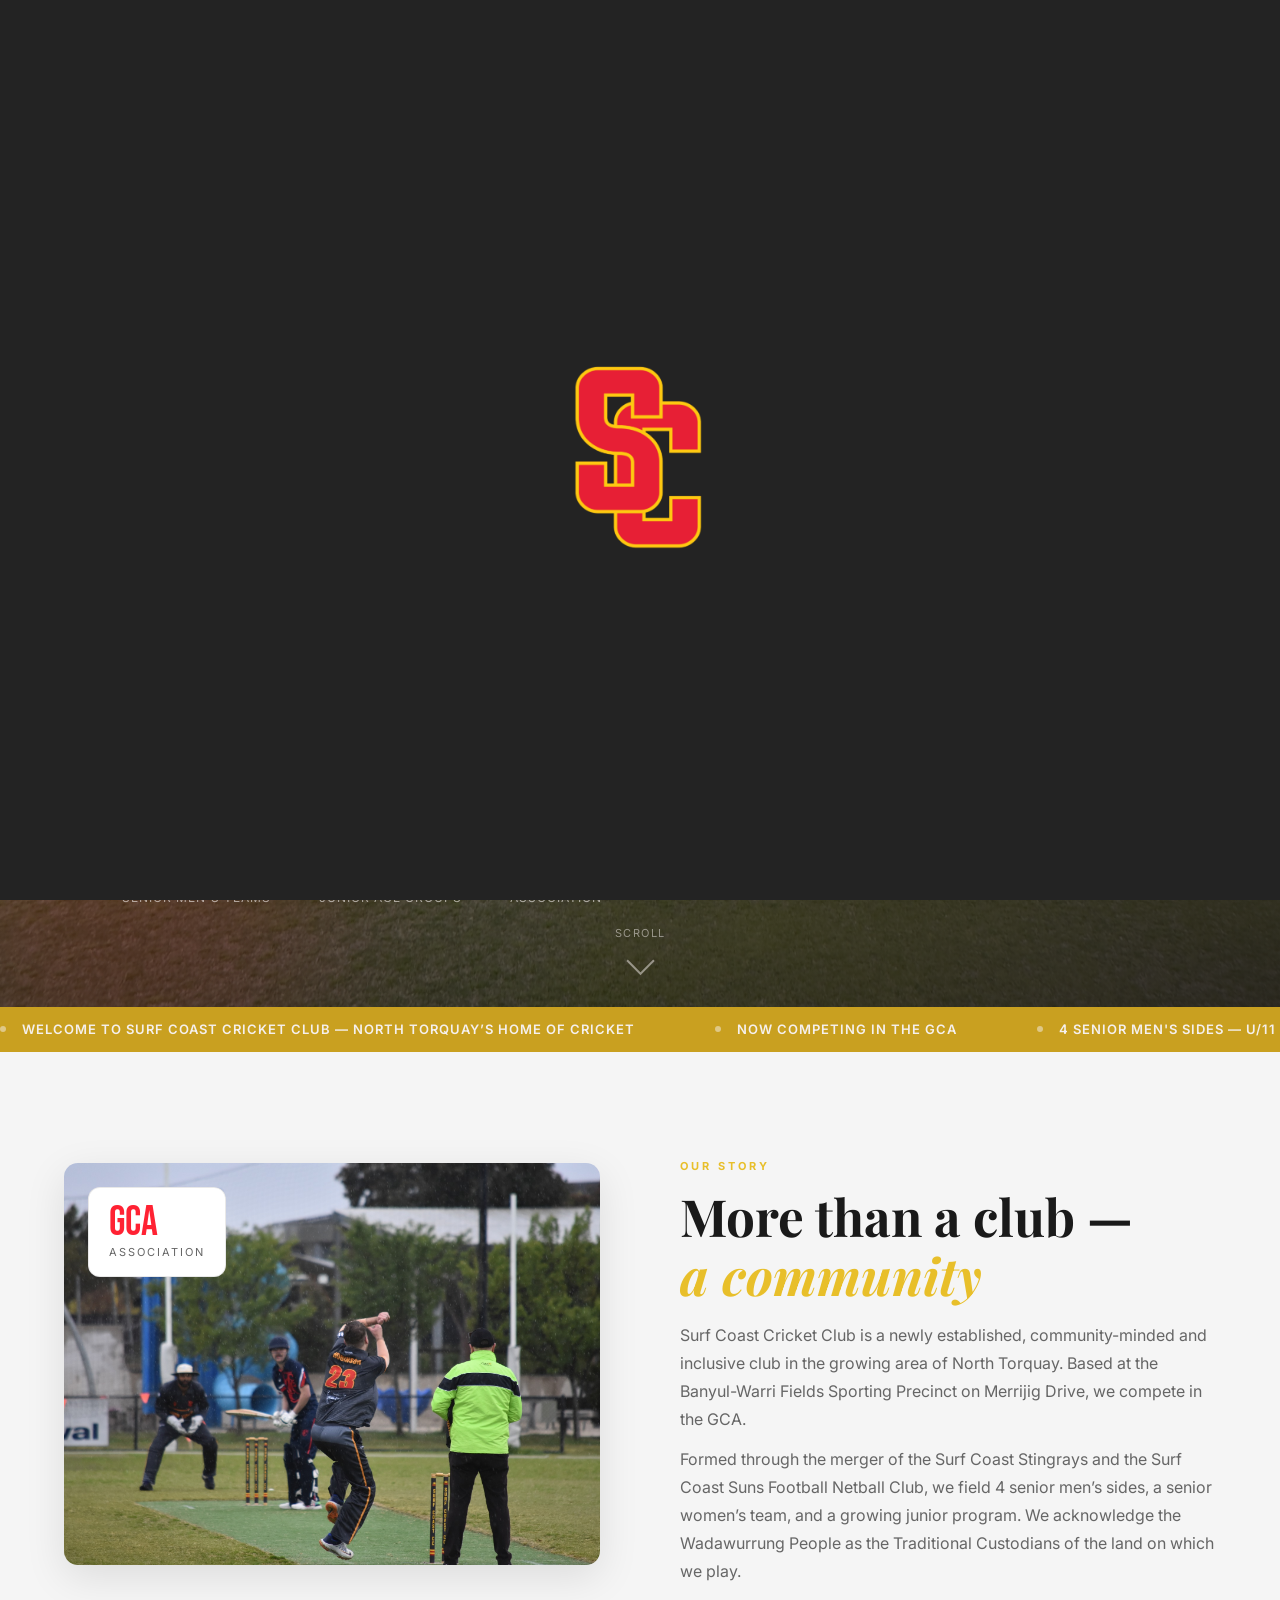
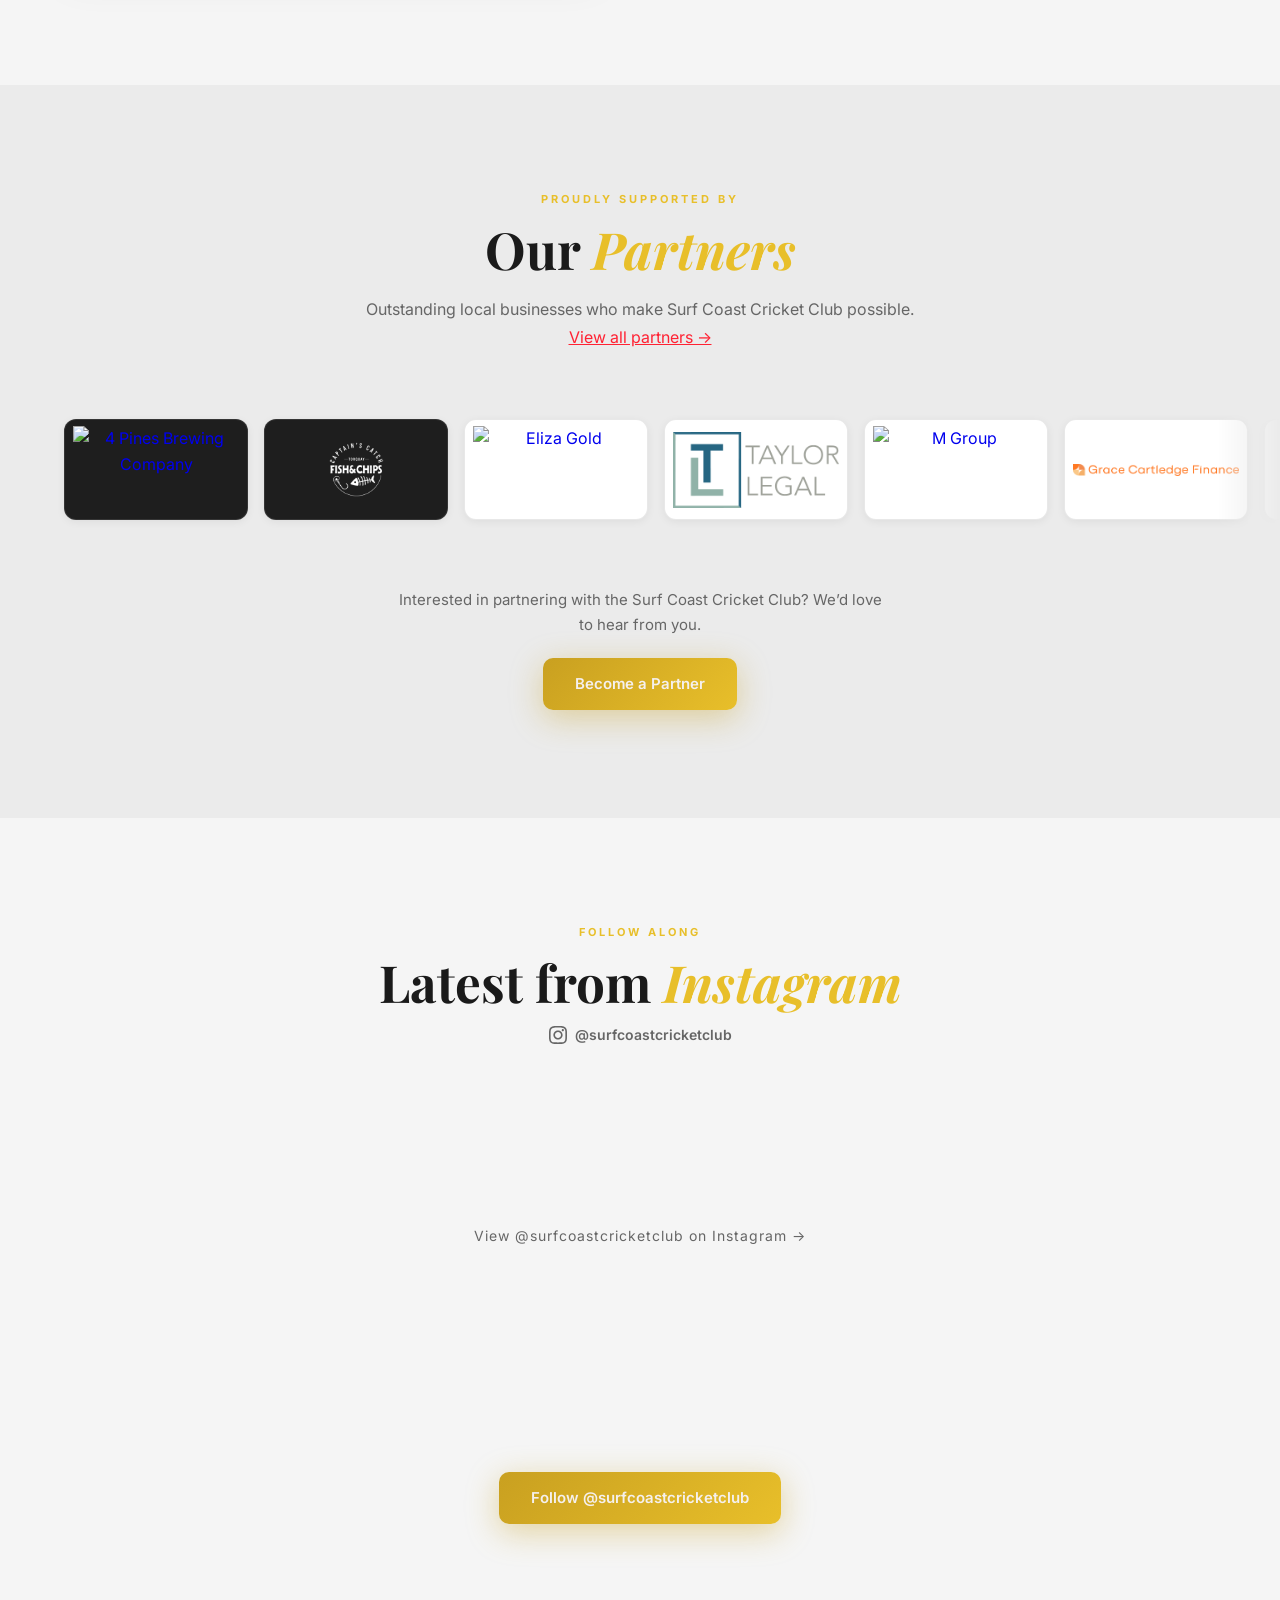
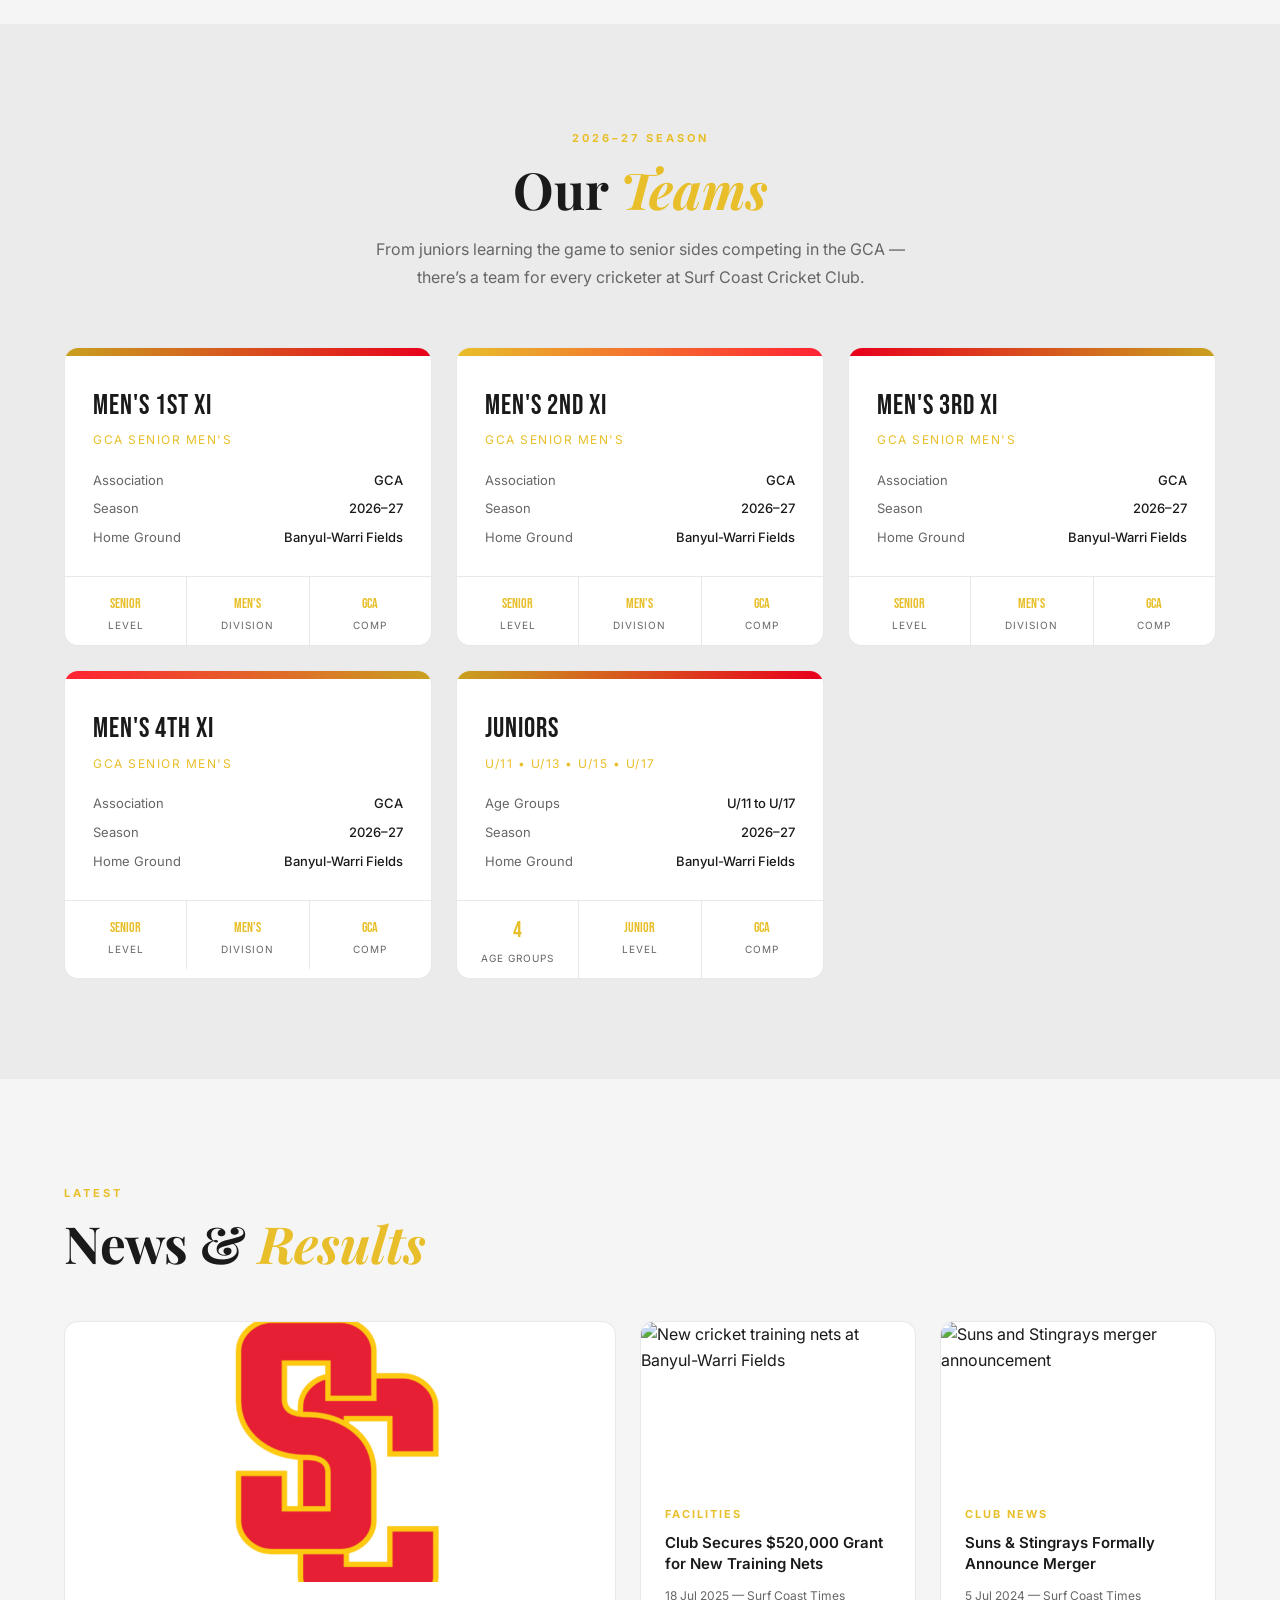
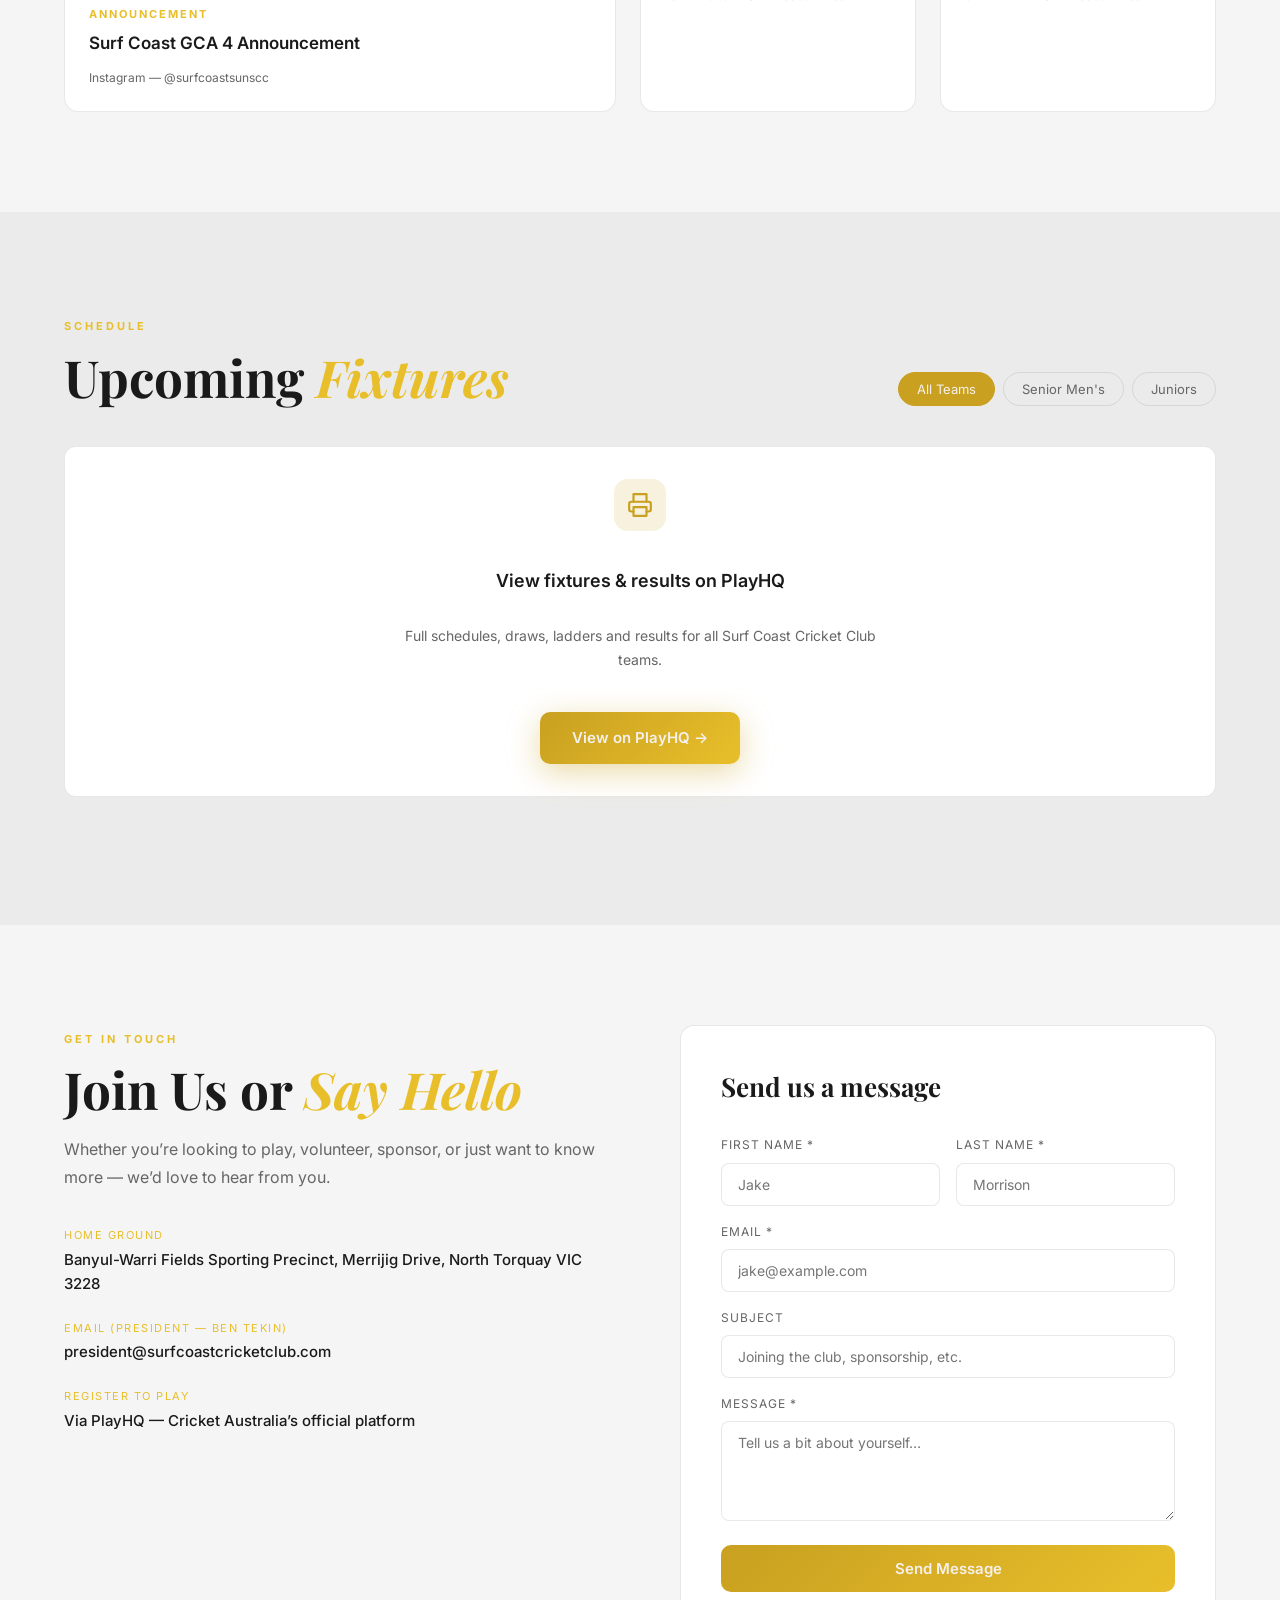
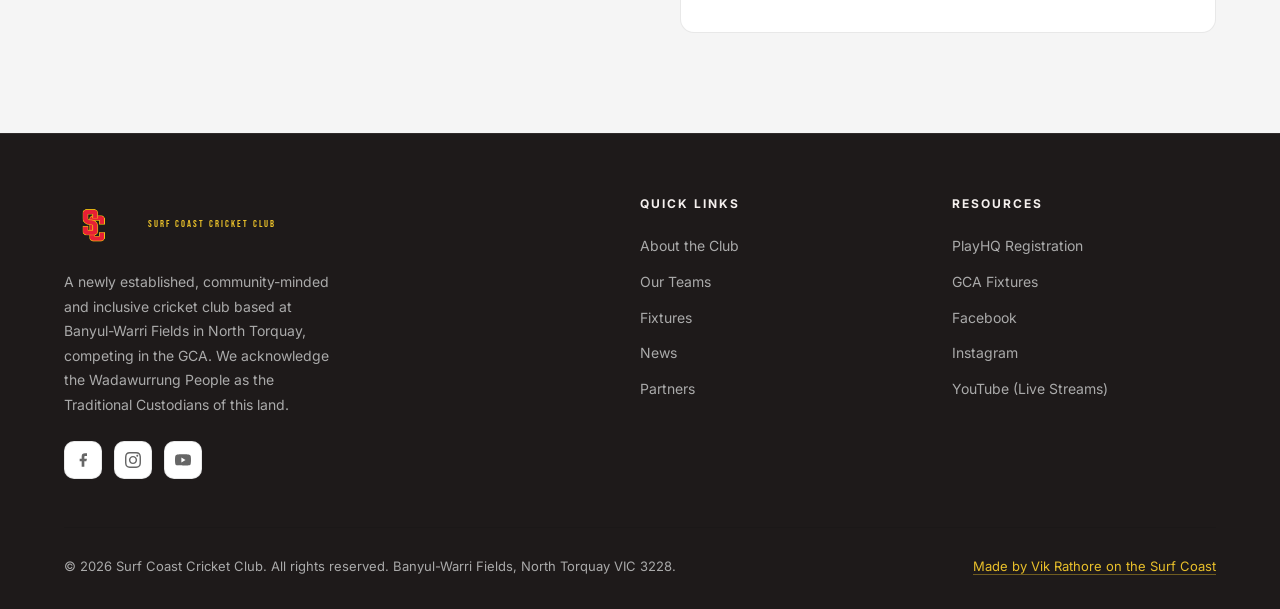
==== commit 6a435165: "Revert "Add sub-pages, SEO meta, sitemap, and contact email fixes" This reverts commit 0e78796fa0aa0" ====
--- a/index.html
+++ b/index.html
@@ -4,17 +4,7 @@
   <meta charset="UTF-8" />
   <meta name="viewport" content="width=device-width, initial-scale=1.0, viewport-fit=cover" />
   <meta name="theme-color" content="#232323" />
-  <meta name="description" content="Surf Coast Cricket Club — a community-minded and inclusive cricket club based at Banyul-Warri Fields, North Torquay. Competing in the GCA with senior men's sides and junior programs." />
-  <meta name="robots" content="index, follow" />
-  <link rel="canonical" href="https://surfcoastcricketclub.com/" />
-  <meta property="og:type" content="website" />
-  <meta property="og:url" content="https://surfcoastcricketclub.com/" />
-  <meta property="og:title" content="Surf Coast Cricket Club | North Torquay" />
-  <meta property="og:description" content="A community-minded and inclusive cricket club in North Torquay, competing in the GCA. Senior men's teams, junior programs, and a welcoming community." />
-  <meta property="og:image" content="https://surfcoastcricketclub.com/assets/images/hero-bg.jpg" />
-  <meta property="og:site_name" content="Surf Coast Cricket Club" />
   <link rel="icon" type="image/png" href="assets/images/favicon.png" />
-  <link rel="apple-touch-icon" href="assets/images/favicon.png" />
   <title>Surf Coast Cricket Club | North Torquay</title>
   <link rel="preconnect" href="https://fonts.googleapis.com" />
   <link rel="preconnect" href="https://fonts.gstatic.com" crossorigin />
@@ -813,14 +803,14 @@
     <div class="ticker-item"><div class="dot"></div>4 Senior Men&apos;s sides &mdash; U/11 &amp; U/17 Junior programs</div>
     <div class="ticker-item"><div class="dot"></div>New 4-lane cricket nets at Banyul-Warri Fields &mdash; funded by $520,000 community investment</div>
     <div class="ticker-item"><div class="dot"></div>Register to play via PlayHQ &mdash; all skill levels welcome</div>
-    <div class="ticker-item"><div class="dot"></div>Sponsorship opportunities available &mdash; contact info@surfcoastcricketclub.com</div>
+    <div class="ticker-item"><div class="dot"></div>Sponsorship opportunities available &mdash; contact president@surfcoastcricketclub.com</div>
     <!-- duplicate for seamless loop -->
     <div class="ticker-item"><div class="dot"></div>Welcome to Surf Coast Cricket Club &mdash; North Torquay&rsquo;s home of cricket</div>
     <div class="ticker-item"><div class="dot"></div>Now competing in the GCA</div>
     <div class="ticker-item"><div class="dot"></div>4 Senior Men&apos;s sides &mdash; U/11 &amp; U/17 Junior programs</div>
     <div class="ticker-item"><div class="dot"></div>New 4-lane cricket nets at Banyul-Warri Fields &mdash; funded by $520,000 community investment</div>
     <div class="ticker-item"><div class="dot"></div>Register to play via PlayHQ &mdash; all skill levels welcome</div>
-    <div class="ticker-item"><div class="dot"></div>Sponsorship opportunities available &mdash; contact info@surfcoastcricketclub.com</div>
+    <div class="ticker-item"><div class="dot"></div>Sponsorship opportunities available &mdash; contact president@surfcoastcricketclub.com</div>
   </div>
 </div>
 
@@ -843,7 +833,7 @@
       Surf Coast Cricket Club is a newly established, community-minded and inclusive club in the growing area of North Torquay. Based at the Banyul-Warri Fields Sporting Precinct on Merrijig Drive, we compete in the GCA.
     </p>
     <p class="section-desc" style="margin-top:12px;">
-      Formed through the merger of the Surf Coast Stingrays and the Surf Coast Suns Football Netball Club, we field 4 senior men&rsquo;s sides and a growing junior program. We acknowledge the Wadawurrung People as the Traditional Custodians of the land on which we play.
+      Formed through the merger of the Surf Coast Stingrays and the Surf Coast Suns Football Netball Club, we field 4 senior men&rsquo;s sides, a senior women&rsquo;s team, and a growing junior program. We acknowledge the Wadawurrung People as the Traditional Custodians of the land on which we play.
     </p>
   </div>
 </section>
@@ -1346,12 +1336,6 @@
         <div>
           <div class="contact-label">Email (President &mdash; Ben Tekin)</div>
           <div class="contact-val">president@surfcoastcricketclub.com</div>
-        </div>
-      </div>
-      <div class="contact-item" role="listitem">
-        <div>
-          <div class="contact-label">General Enquiries</div>
-          <div class="contact-val">info@surfcoastcricketclub.com</div>
         </div>
       </div>
       <div class="contact-item" role="listitem">
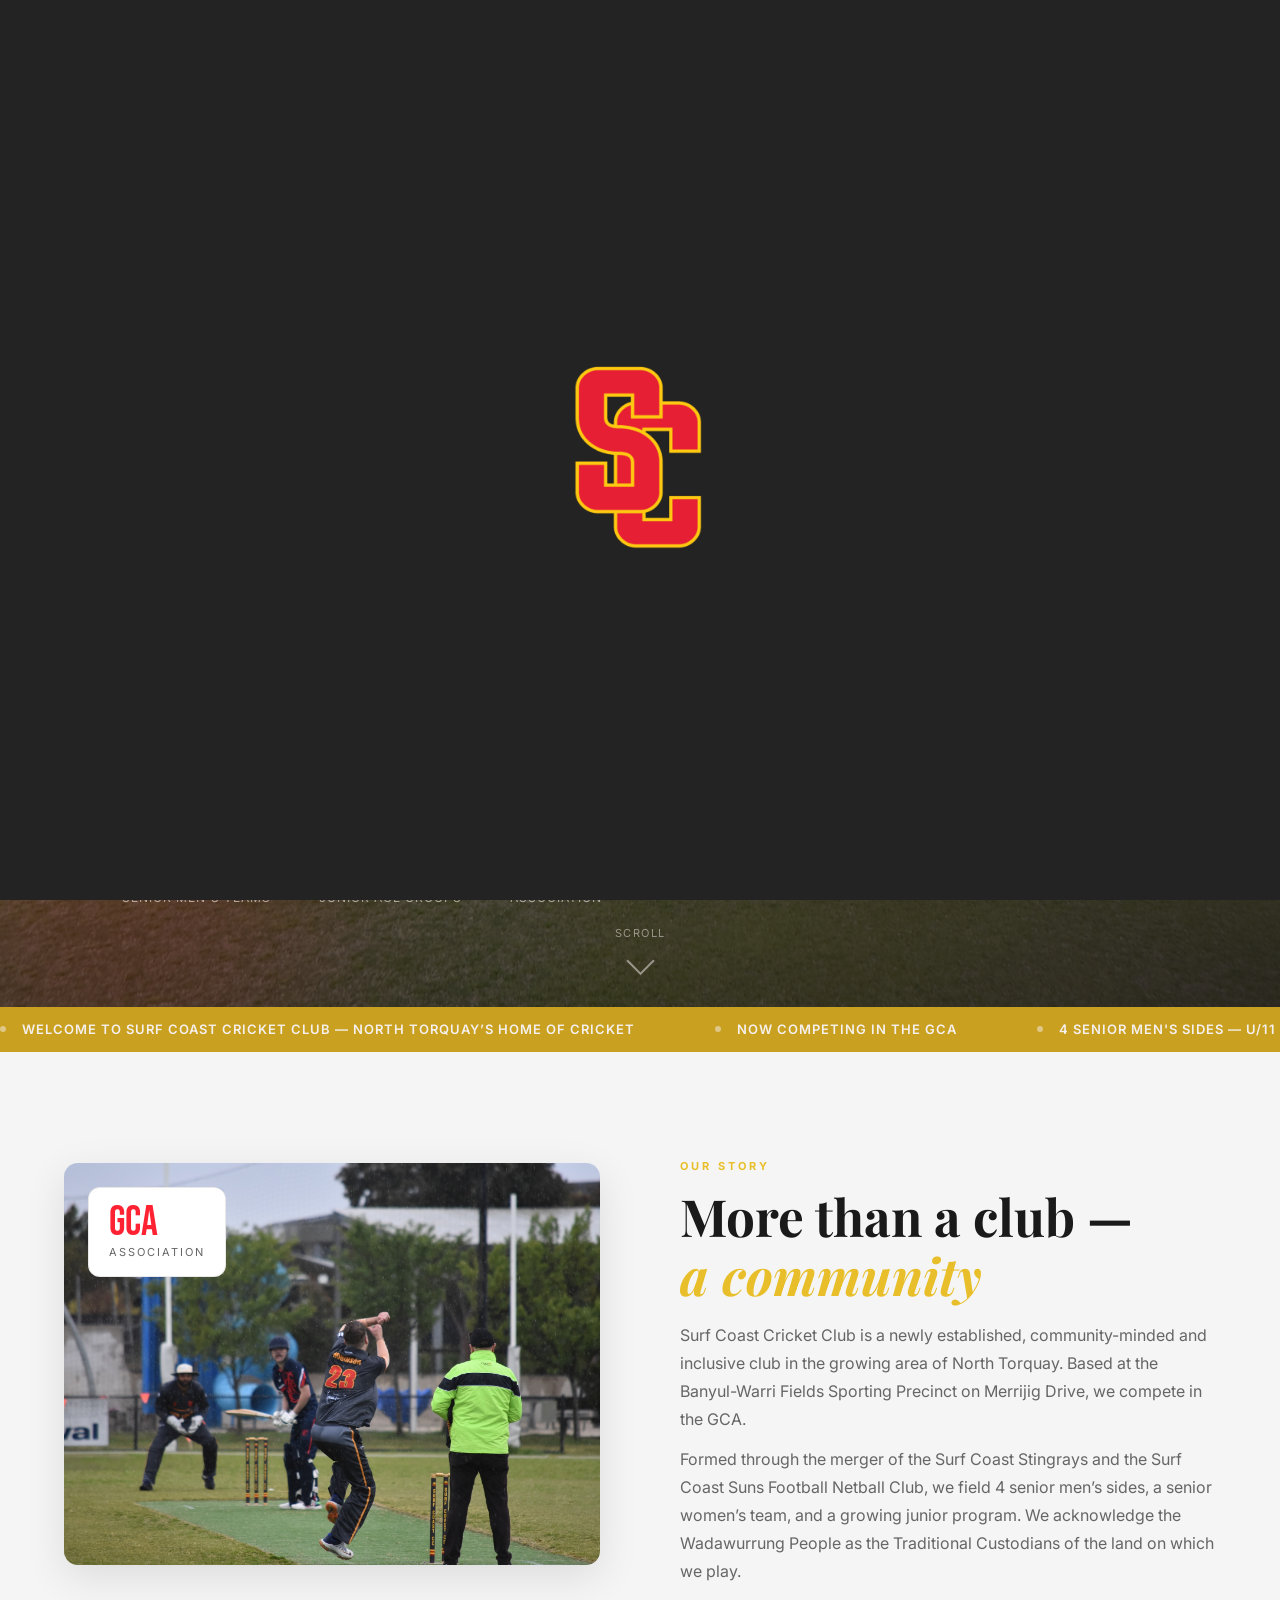
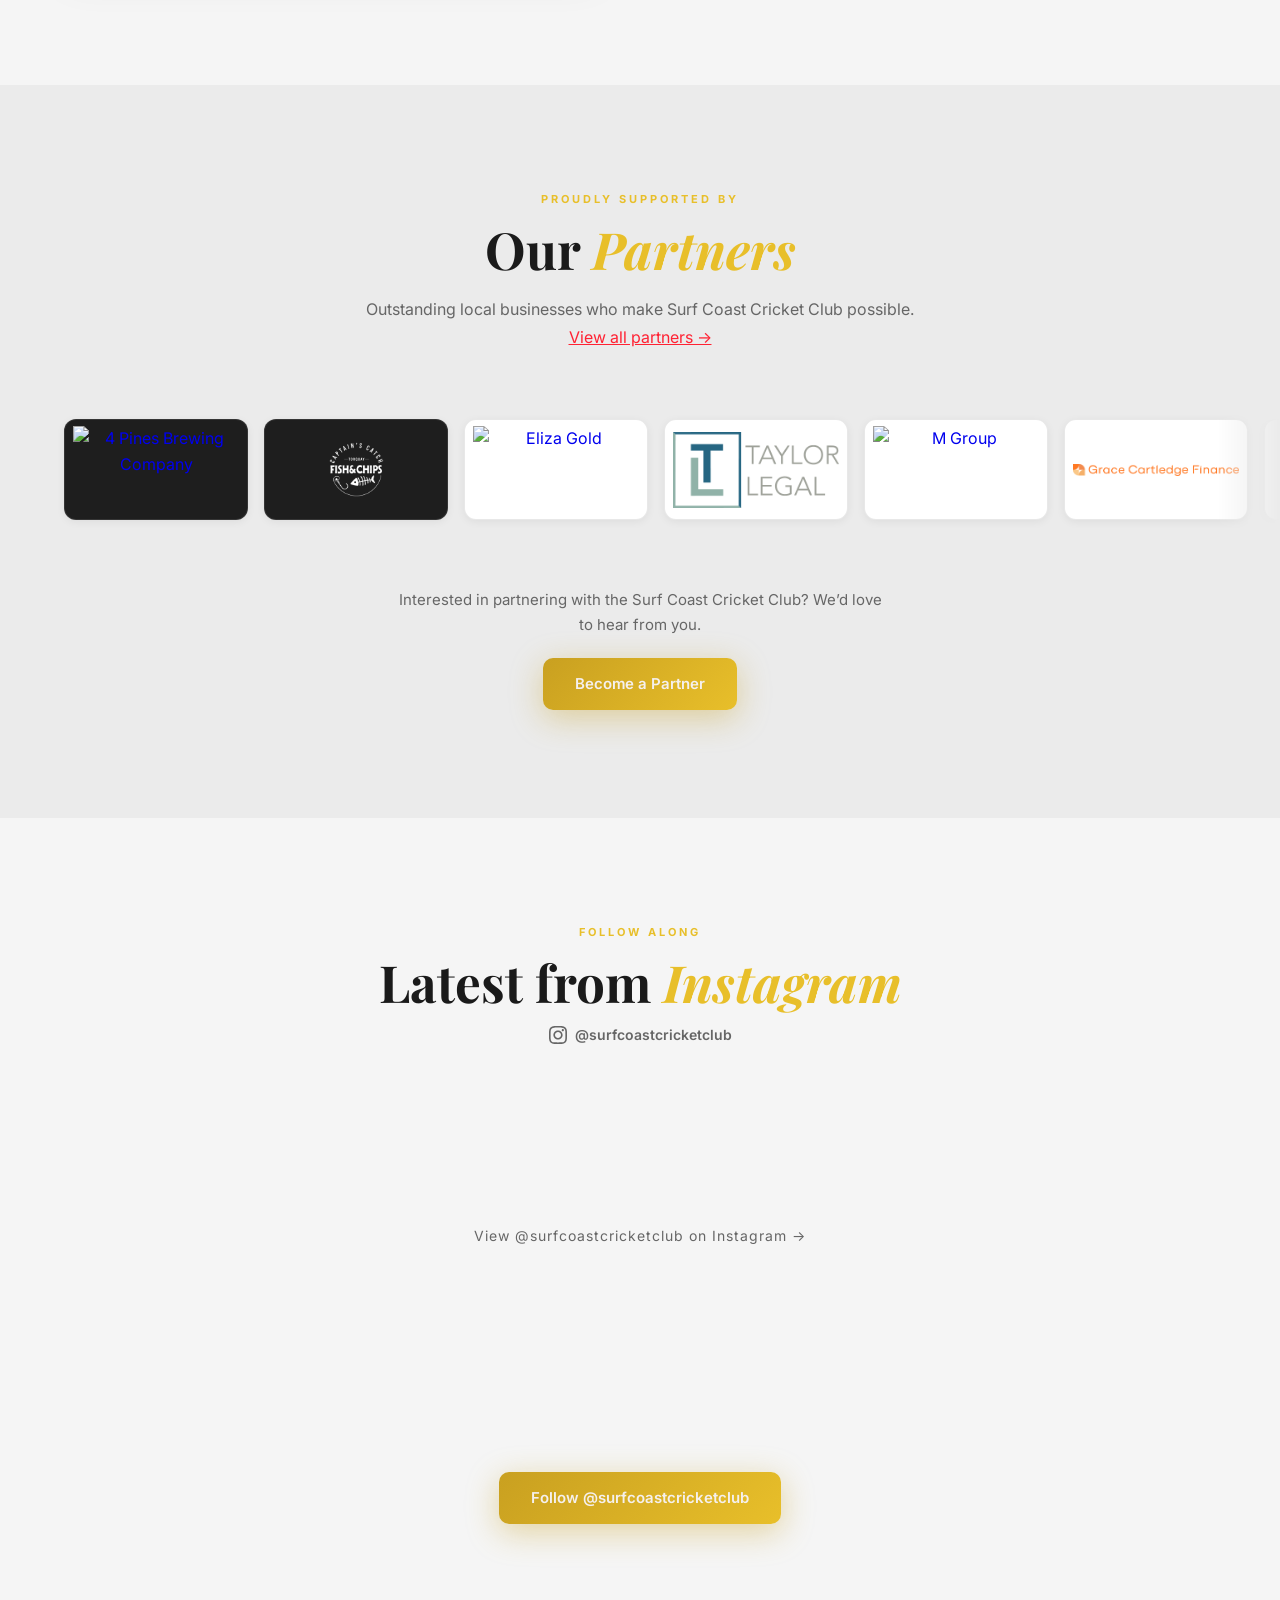
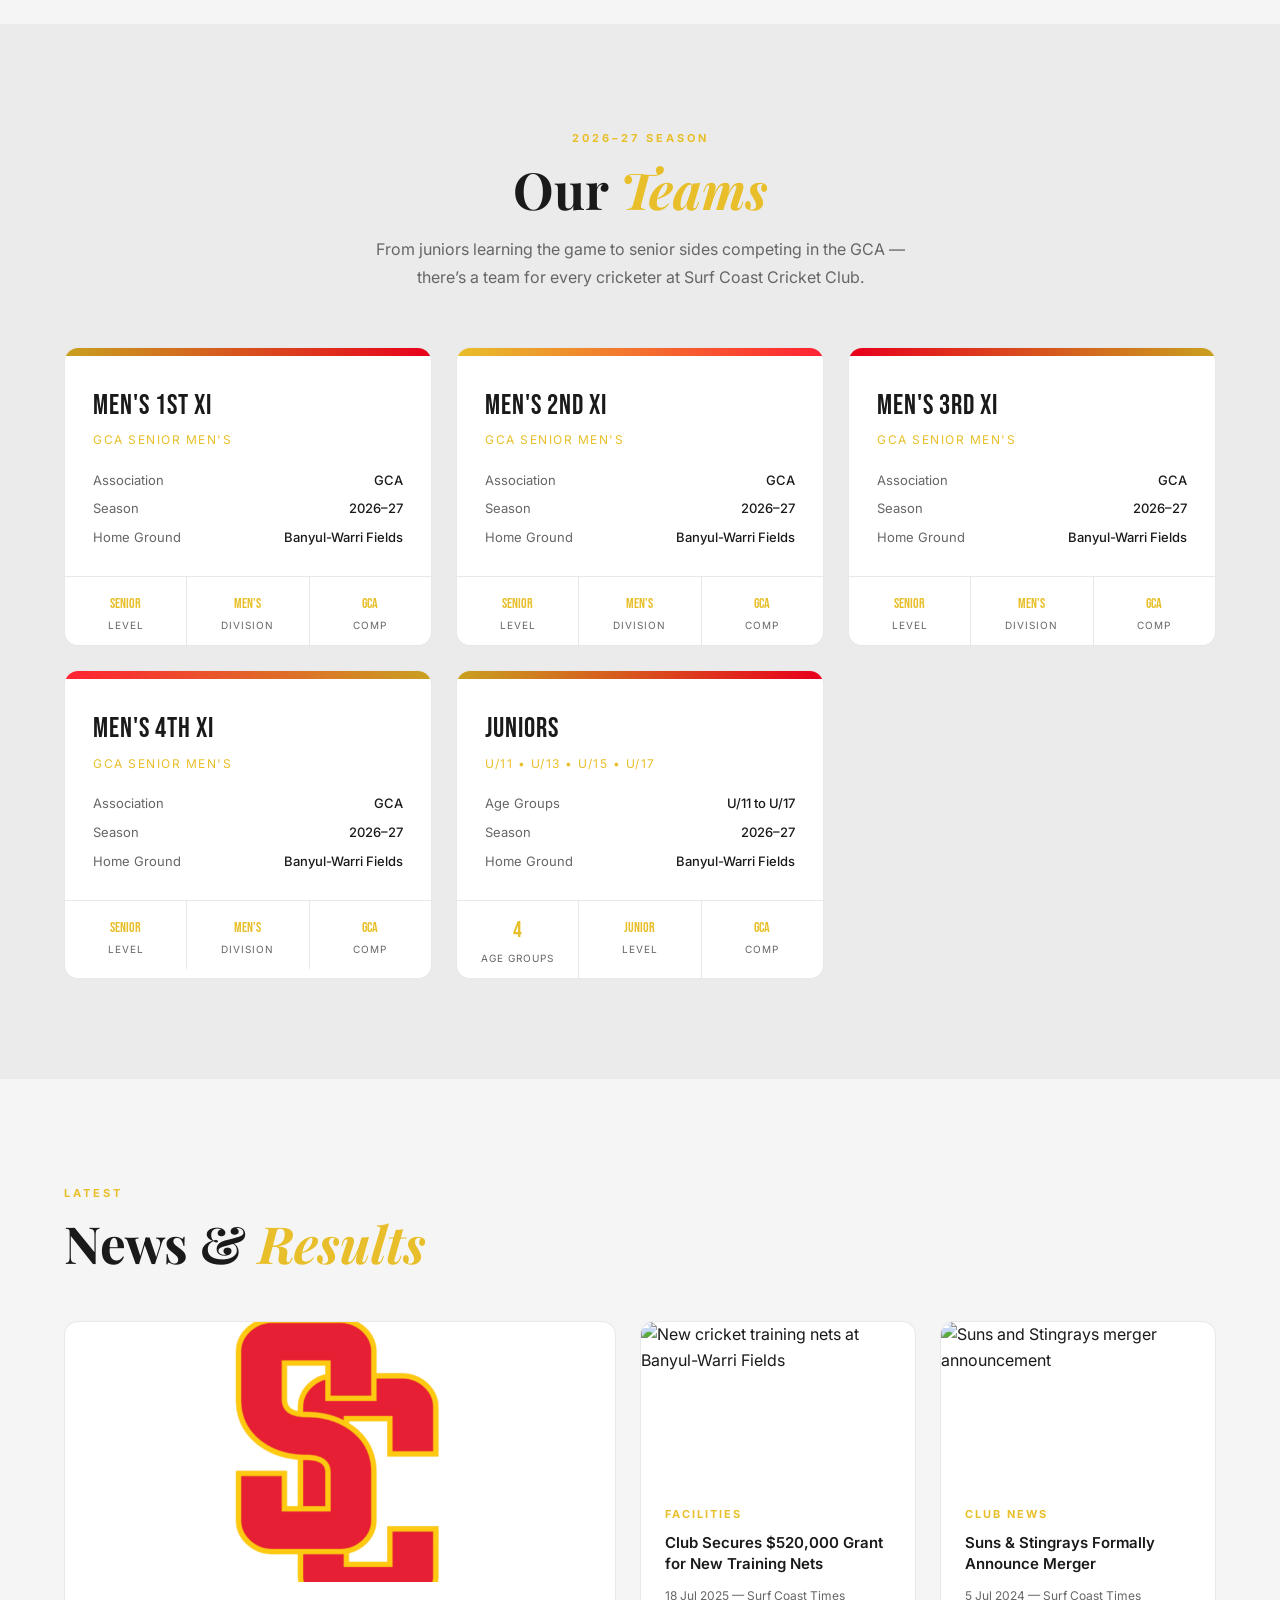
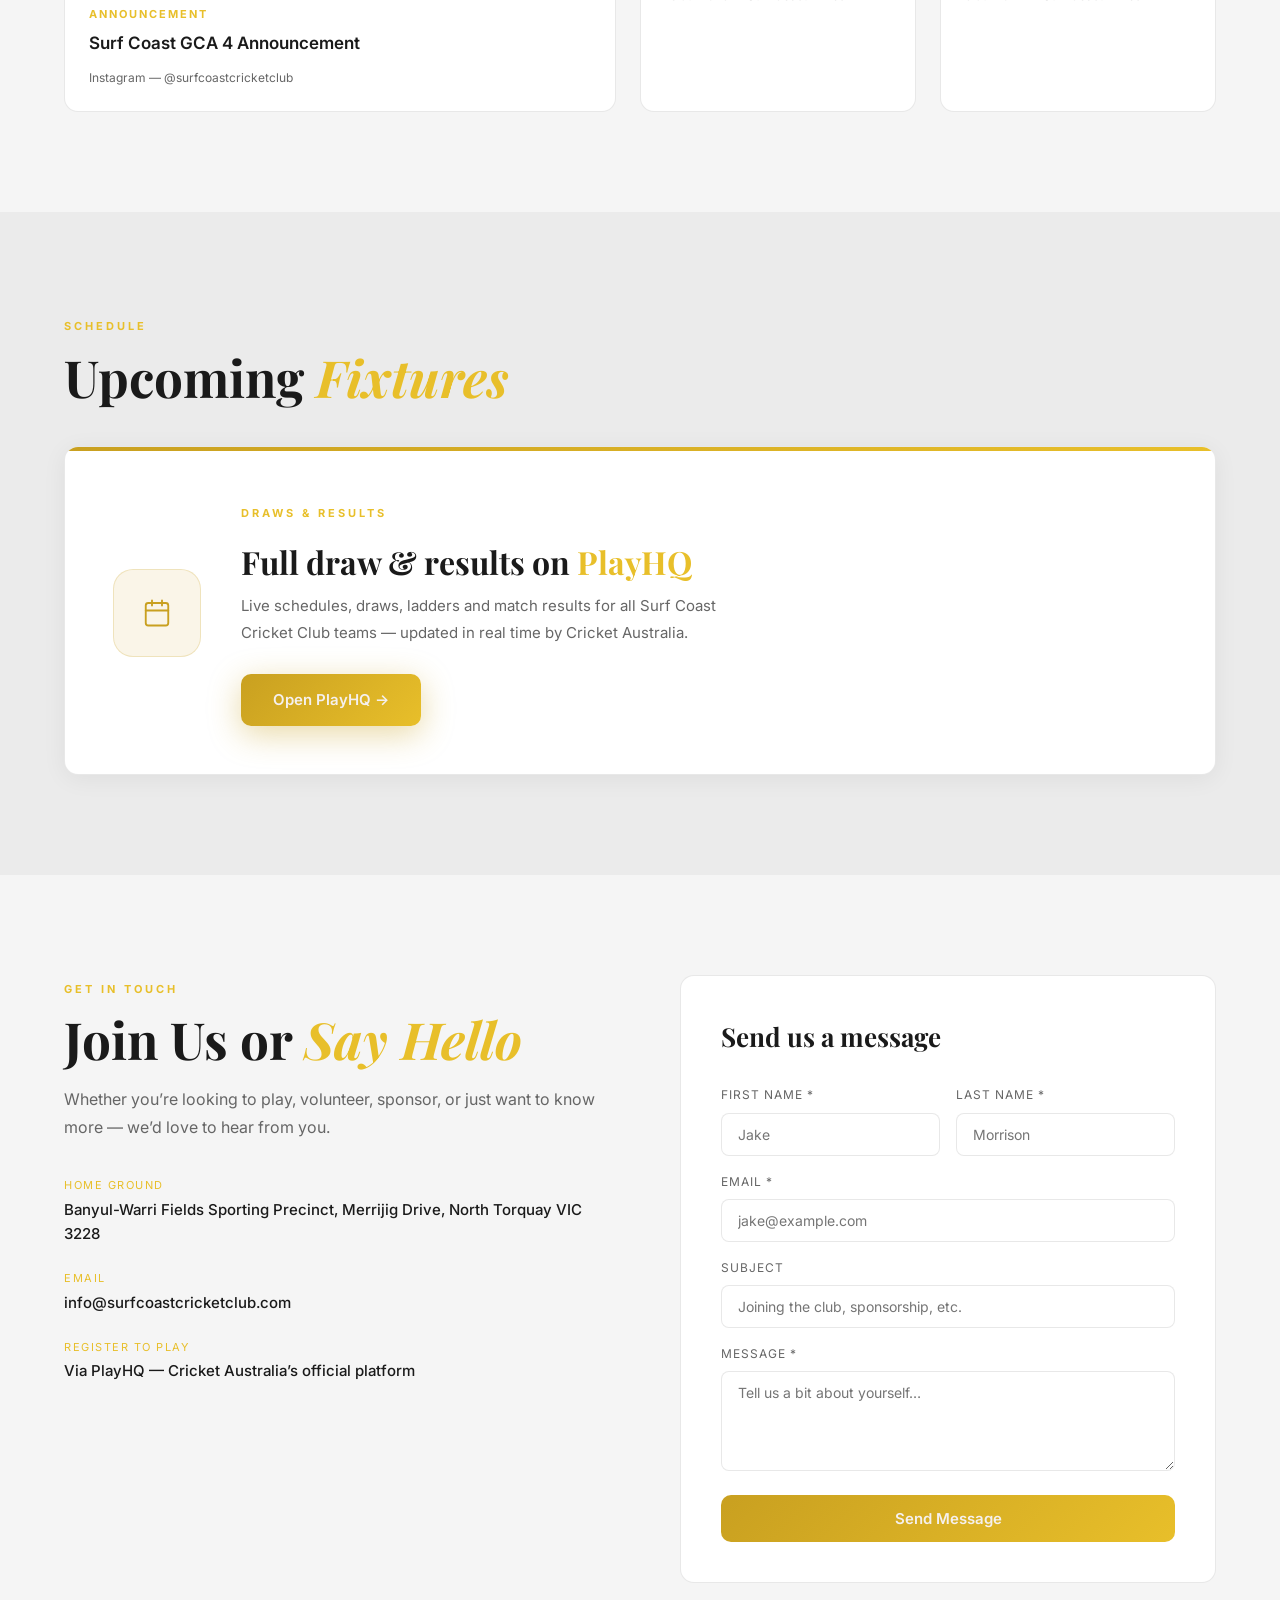
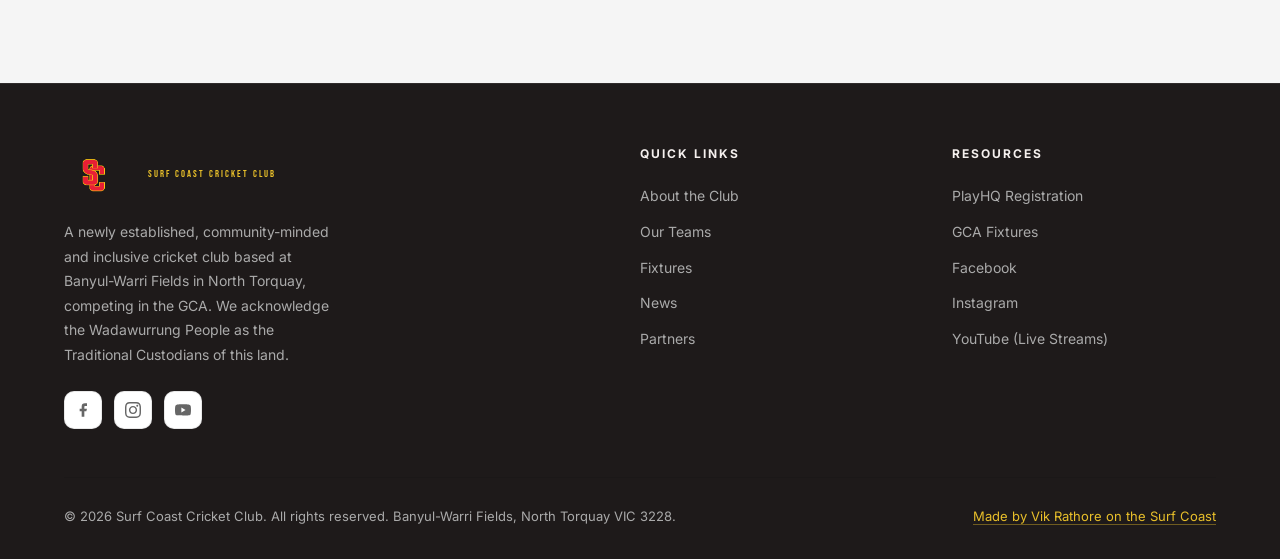
==== commit aa4f1f39: "Add separate sub-pages and live PlayHQ fixtures integration - Add about.html, teams.html, awards.htm" ====
--- a/index.html
+++ b/index.html
@@ -6,6 +6,16 @@
   <meta name="theme-color" content="#232323" />
   <link rel="icon" type="image/png" href="assets/images/favicon.png" />
   <title>Surf Coast Cricket Club | North Torquay</title>
+  <meta name="description" content="Surf Coast Cricket Club — a community-minded cricket club based at Banyul-Warri Fields, North Torquay VIC. Senior Men's and Junior cricket in the GCA." />
+  <meta property="og:type" content="website" />
+  <meta property="og:url" content="https://www.surfcoastcricketclub.com" />
+  <meta property="og:title" content="Surf Coast Cricket Club | North Torquay" />
+  <meta property="og:description" content="A community-minded cricket club based at Banyul-Warri Fields, North Torquay. Senior Men's and Junior cricket in the GCA. All welcome." />
+  <meta property="og:image" content="https://www.surfcoastcricketclub.com/assets/images/hero-bg.jpg" />
+  <meta name="twitter:card" content="summary_large_image" />
+  <meta name="twitter:title" content="Surf Coast Cricket Club | North Torquay" />
+  <meta name="twitter:description" content="A community-minded cricket club based at Banyul-Warri Fields, North Torquay. Senior Men's and Junior cricket in the GCA." />
+  <meta name="twitter:image" content="https://www.surfcoastcricketclub.com/assets/images/hero-bg.jpg" />
   <link rel="preconnect" href="https://fonts.googleapis.com" />
   <link rel="preconnect" href="https://fonts.gstatic.com" crossorigin />
   <link href="https://fonts.googleapis.com/css2?family=Bebas+Neue&family=Inter:wght@300;400;500;600;700&family=Playfair+Display:ital,wght@0,700;1,500&display=swap" rel="stylesheet" />
@@ -423,24 +433,30 @@
       display: flex; align-items: flex-end; justify-content: space-between;
       margin-bottom: 40px; gap: 16px; flex-wrap: wrap;
     }
-    .fixtures-tabs { display: flex; gap: 8px; flex-wrap: wrap; }
-    .tab-btn {
-      padding: 8px 18px; border: 1px solid var(--border); background: transparent;
-      border-radius: 100px; color: var(--muted); font-size: 13px;
-      font-family: 'Inter', sans-serif; cursor: pointer; transition: all 0.2s;
-    }
-    .tab-btn.active, .tab-btn:hover {
-      background: var(--teal); border-color: var(--teal); color: var(--white);
-    }
-
+
+    .fixtures-tabs { display: flex; gap: 8px; flex-wrap: wrap; margin-bottom: 24px; }
+    .tab-btn { padding: 8px 18px; border: 1px solid var(--border); background: transparent; border-radius: 100px; color: var(--muted); font-size: 13px; font-family: 'Inter', sans-serif; cursor: pointer; transition: all 0.2s; }
+    .tab-btn.active, .tab-btn:hover { background: var(--teal); border-color: var(--teal); color: var(--white); }
     .fixtures-list { display: flex; flex-direction: column; gap: 12px; }
-    .fixture-row {
-      display: grid; grid-template-columns: 90px 1fr auto 1fr 140px;
-      align-items: center; gap: 20px;
-      background: var(--card-bg); border: 1px solid var(--border);
-      border-radius: 12px; padding: 20px 24px; transition: border-color 0.2s;
-    }
-    .fixture-row:hover { border-color: rgba(201,160,32,0.5); }
+    .fixture-row { display: grid; grid-template-columns: 56px 1fr auto 1fr 140px; align-items: center; gap: 20px; background: var(--card-bg); border: 1px solid var(--border); border-radius: 12px; padding: 20px 24px; transition: border-color 0.2s; }
+    .fixture-row:hover { border-color: rgba(201,160,32,0.4); }
+    @media (max-width: 768px) {
+      .fixture-row { grid-template-columns: 1fr 1fr; grid-template-rows: auto auto; gap: 10px 16px; }
+      .fix-date { display: none; }
+      .fix-vs { display: none; }
+      .fix-meta { grid-column: 1 / -1; display: flex; gap: 12px; align-items: center; }
+    }
+    .fixtures-card { background: var(--card-bg); border: 1px solid var(--border); border-radius: var(--radius); overflow: hidden; box-shadow: 0 4px 24px rgba(0,0,0,0.06); }
+    .fixtures-card-top { height: 4px; background: linear-gradient(90deg, var(--teal), var(--teal-lt)); }
+    .fixtures-card-inner { display: grid; grid-template-columns: 88px 1fr; gap: 40px; align-items: center; padding: 48px; }
+    .fixtures-card-icon { width: 88px; height: 88px; border-radius: 20px; background: rgba(201,160,32,0.10); border: 1px solid rgba(201,160,32,0.22); display: flex; align-items: center; justify-content: center; flex-shrink: 0; }
+    .fixtures-card-title { font-family: 'Playfair Display', serif; font-size: clamp(22px, 2.8vw, 32px); color: #1A1A1A; line-height: 1.2; margin-top: 8px; }
+    .fixtures-card-title em { font-style: normal; font-weight: 700; color: var(--teal-lt); }
+    .fixtures-card-desc { font-size: 15px; color: var(--muted); max-width: 520px; margin-top: 12px; line-height: 1.75; }
+    @media (max-width: 768px) {
+      .fixtures-card-inner { grid-template-columns: 1fr; gap: 20px; padding: 32px 24px; }
+      .fixtures-card-icon { display: none; }
+    }
     .fix-date { text-align: center; }
     .fix-day { font-family: 'Bebas Neue', sans-serif; font-size: 30px; color: #1A1A1A; line-height: 1; }
     .fix-mon { font-size: 11px; letter-spacing: 1px; text-transform: uppercase; color: var(--teal-lt); }
@@ -803,14 +819,14 @@
     <div class="ticker-item"><div class="dot"></div>4 Senior Men&apos;s sides &mdash; U/11 &amp; U/17 Junior programs</div>
     <div class="ticker-item"><div class="dot"></div>New 4-lane cricket nets at Banyul-Warri Fields &mdash; funded by $520,000 community investment</div>
     <div class="ticker-item"><div class="dot"></div>Register to play via PlayHQ &mdash; all skill levels welcome</div>
-    <div class="ticker-item"><div class="dot"></div>Sponsorship opportunities available &mdash; contact president@surfcoastcricketclub.com</div>
+    <div class="ticker-item"><div class="dot"></div>Sponsorship opportunities available &mdash; contact info@surfcoastcricketclub.com</div>
     <!-- duplicate for seamless loop -->
     <div class="ticker-item"><div class="dot"></div>Welcome to Surf Coast Cricket Club &mdash; North Torquay&rsquo;s home of cricket</div>
     <div class="ticker-item"><div class="dot"></div>Now competing in the GCA</div>
     <div class="ticker-item"><div class="dot"></div>4 Senior Men&apos;s sides &mdash; U/11 &amp; U/17 Junior programs</div>
     <div class="ticker-item"><div class="dot"></div>New 4-lane cricket nets at Banyul-Warri Fields &mdash; funded by $520,000 community investment</div>
     <div class="ticker-item"><div class="dot"></div>Register to play via PlayHQ &mdash; all skill levels welcome</div>
-    <div class="ticker-item"><div class="dot"></div>Sponsorship opportunities available &mdash; contact president@surfcoastcricketclub.com</div>
+    <div class="ticker-item"><div class="dot"></div>Sponsorship opportunities available &mdash; contact info@surfcoastcricketclub.com</div>
   </div>
 </div>
 
@@ -1179,7 +1195,7 @@
       <div class="news-body">
         <div class="news-cat">Announcement</div>
         <h3 class="news-headline">Surf Coast GCA 4 Announcement</h3>
-        <div class="news-date">Instagram &mdash; @surfcoastsunscc</div>
+        <div class="news-date">Instagram &mdash; @surfcoastcricketclub</div>
       </div>
     </a>
 
@@ -1214,106 +1230,107 @@
       <span class="section-label">Schedule</span>
       <h2 class="section-title" id="fixtures-title">Upcoming <em>Fixtures</em></h2>
     </div>
-    <div class="fixtures-tabs reveal" role="tablist" style="transition-delay:0.1s">
+  </div>
+
+  <div id="fix-loading" style="text-align:center;padding:48px 0;color:var(--muted);font-size:14px;letter-spacing:1px;">Loading fixtures&hellip;</div>
+
+  <div id="fix-live" style="display:none;">
+    <div class="fixtures-tabs" role="tablist">
       <button class="tab-btn active" role="tab" aria-selected="true">All Teams</button>
       <button class="tab-btn" role="tab" aria-selected="false">Senior Men&apos;s</button>
       <button class="tab-btn" role="tab" aria-selected="false">Juniors</button>
     </div>
-  </div>
-
-  <div id="fixtures-loading" style="text-align:center;padding:40px;color:var(--muted);font-size:14px;letter-spacing:1px;">Loading fixtures&hellip;</div>
-  <div class="fixtures-list reveal" id="fixtures-list" style="transition-delay:0.2s;display:none;" role="list"></div>
-  <div id="fixtures-fallback" style="display:none;">
-    <div class="fixture-row" style="grid-template-columns:1fr;justify-items:center;text-align:center;padding:32px 24px;">
-      <div style="width:52px;height:52px;border-radius:14px;background:rgba(201,160,32,0.15);display:flex;align-items:center;justify-content:center;margin:0 auto 16px"><svg width="26" height="26" viewBox="0 0 24 24" fill="none" stroke="currentColor" stroke-width="2" stroke-linecap="round" stroke-linejoin="round" style="color:var(--teal)"><polyline points="6 9 6 2 18 2 18 9"/><path d="M6 18H4a2 2 0 0 1-2-2v-5a2 2 0 0 1 2-2h16a2 2 0 0 1 2 2v5a2 2 0 0 1-2 2h-2"/><rect x="6" y="14" width="12" height="8"/></svg></div>
-      <div style="font-size:18px;font-weight:600;color:#1A1A1A;margin-bottom:8px;">View fixtures &amp; results on PlayHQ</div>
-      <div style="font-size:14px;color:var(--muted);max-width:480px;line-height:1.7;">Full schedules, draws, ladders and results for all Surf Coast Cricket Club teams.</div>
-      <a href="https://www.playhq.com/cricket-australia/org/surf-coast-cricket-club/e23be353" target="_blank" rel="noopener" class="btn-primary" style="margin-top:20px;">View on PlayHQ &rarr;</a>
+    <div class="fixtures-list" id="fixtures-list" role="list"></div>
+    <div style="text-align:center;margin-top:28px;">
+      <a href="https://www.playhq.com/cricket-australia/org/surf-coast-cricket-club/e23be353" target="_blank" rel="noopener" class="btn-ghost">Full draw on PlayHQ &rarr;</a>
     </div>
   </div>
 
-  <div style="text-align:center;margin-top:28px;">
-    <a href="https://www.playhq.com/cricket-australia/org/surf-coast-cricket-club/e23be353" target="_blank" rel="noopener" class="btn-ghost" id="playhq-link" style="display:none;">Full draw on PlayHQ &rarr;</a>
+  <div id="fix-fallback" class="fixtures-card" style="display:none;">
+    <div class="fixtures-card-top"></div>
+    <div class="fixtures-card-inner">
+      <div class="fixtures-card-icon" aria-hidden="true">
+        <svg width="30" height="30" viewBox="0 0 24 24" fill="none" stroke="var(--teal)" stroke-width="1.5" stroke-linecap="round" stroke-linejoin="round"><rect x="3" y="4" width="18" height="18" rx="2" ry="2"/><line x1="16" y1="2" x2="16" y2="6"/><line x1="8" y1="2" x2="8" y2="6"/><line x1="3" y1="10" x2="21" y2="10"/></svg>
+      </div>
+      <div>
+        <span class="section-label">Draws &amp; Results</span>
+        <h3 class="fixtures-card-title">Full draw &amp; results on <em>PlayHQ</em></h3>
+        <p class="fixtures-card-desc">Live schedules, draws, ladders and match results for all Surf Coast Cricket Club teams &mdash; updated in real time by Cricket Australia.</p>
+        <a href="https://www.playhq.com/cricket-australia/org/surf-coast-cricket-club/e23be353" target="_blank" rel="noopener" class="btn-primary" style="margin-top:28px;display:inline-block;">Open PlayHQ &rarr;</a>
+      </div>
+    </div>
   </div>
 
   <script>
   (function(){
-    const ORG  = 'e23be353';
-    const LIST = document.getElementById('fixtures-list');
-    const LOAD = document.getElementById('fixtures-loading');
-    const FALL = document.getElementById('fixtures-fallback');
-    const LINK = document.getElementById('playhq-link');
-
-    const GRADE_NAMES = {
-      'A':'A Grade','B':'B Grade','C':'C Grade','D':'D Grade',
-      'Women':'Women\'s','Junior':'Juniors','U11':'Under 11',
-      'U13':'Under 13','U15':'Under 15','U17':'Under 17'
-    };
-
-    function fmtDate(iso){
-      const d = new Date(iso);
-      return d.toLocaleDateString('en-AU',{weekday:'short',day:'numeric',month:'short',year:'numeric'});
-    }
-    function fmtTime(iso){
-      const d = new Date(iso);
-      return d.toLocaleTimeString('en-AU',{hour:'numeric',minute:'2-digit',hour12:true});
-    }
+    const ORG     = 'e23be353';
+    const LOADING = document.getElementById('fix-loading');
+    const LIVE    = document.getElementById('fix-live');
+    const LIST    = document.getElementById('fixtures-list');
+    const FALL    = document.getElementById('fix-fallback');
+
+    function fmtDay(iso){ return new Date(iso).toLocaleDateString('en-AU',{day:'numeric'}); }
+    function fmtMon(iso){ return new Date(iso).toLocaleDateString('en-AU',{month:'short'}); }
+    function fmtDate(iso){ return new Date(iso).toLocaleDateString('en-AU',{weekday:'short',day:'numeric',month:'short',year:'numeric'}); }
+    function fmtTime(iso){ return new Date(iso).toLocaleTimeString('en-AU',{hour:'numeric',minute:'2-digit',hour12:true}); }
+
     function resultTag(g){
-      if(!g.status || g.status==='scheduled') return '';
-      const us = g.scores?.find(s=>s.teamId && g.competitors?.find(c=>c.teamId===s.teamId && c.name?.toLowerCase().includes('surf coast')));
-      const them = g.scores?.find(s=>s!==us);
-      if(!us||!them) return `<span style="font-size:11px;letter-spacing:1px;color:var(--muted);text-transform:uppercase;">${g.status}</span>`;
-      const win = Number(us.runs)>Number(them.runs);
-      const draw = Number(us.runs)===Number(them.runs);
-      const col = win?'var(--green)':draw?'var(--muted)':'var(--teal-lt)';
-      const lbl = win?'W':draw?'D':'L';
-      return `<span style="font-size:13px;font-weight:700;color:${col};background:rgba(0,0,0,0.2);padding:2px 10px;border-radius:4px;">${lbl}</span>`;
+      if(!g.status||g.status==='scheduled') return '';
+      const us=g.scores?.find(s=>g.competitors?.find(c=>c.teamId===s.teamId&&c.name?.toLowerCase().includes('surf coast')));
+      const them=g.scores?.find(s=>s!==us);
+      if(!us||!them) return '';
+      const win=Number(us.runs)>Number(them.runs),draw=Number(us.runs)===Number(them.runs);
+      const col=win?'#2ecc71':draw?'var(--muted)':'var(--teal-lt)';
+      return `<span style="font-size:12px;font-weight:700;color:${col};background:rgba(0,0,0,0.06);padding:2px 9px;border-radius:4px;">${win?'W':draw?'D':'L'}</span>`;
     }
 
     function renderGames(games){
       if(!games||!games.length){ showFallback(); return; }
-      LOAD.style.display='none';
-      LIST.style.display='flex';
-      LINK.style.display='inline-block';
-      LIST.innerHTML = games.slice(0,10).map(g=>{
-        const home = g.competitors?.[0]?.name || 'TBC';
-        const away = g.competitors?.[1]?.name || 'TBC';
-        const date = g.scheduledStartTime ? fmtDate(g.scheduledStartTime) : 'TBC';
-        const time = g.scheduledStartTime ? fmtTime(g.scheduledStartTime) : '';
-        const venue = g.venue?.name || 'Venue TBC';
-        const grade = g.grade?.name || '';
-        const isPast = g.scheduledStartTime && new Date(g.scheduledStartTime) < new Date();
+      LOADING.style.display='none';
+      LIVE.style.display='block';
+      LIST.innerHTML=games.slice(0,12).map(g=>{
+        const home=g.competitors?.[0]?.name||'TBC';
+        const away=g.competitors?.[1]?.name||'TBC';
+        const hasDt=!!g.scheduledStartTime;
+        const grade=g.grade?.name||'';
+        const venue=g.venue?.name||'';
+        const isPast=hasDt&&new Date(g.scheduledStartTime)<new Date();
         return `<div class="fixture-row" role="listitem" data-grade="${grade.toLowerCase()}">
-          <div style="font-size:12px;color:var(--teal);font-weight:700;letter-spacing:1px;text-transform:uppercase;">${grade}</div>
-          <div style="font-weight:700;color:#1A1A1A;text-align:right;">${home}</div>
-          <div style="text-align:center;">
-            <div style="font-size:11px;font-weight:800;color:var(--muted);letter-spacing:2px;">vs</div>
+          <div class="fix-date"><div class="fix-day">${hasDt?fmtDay(g.scheduledStartTime):'—'}</div><div class="fix-mon">${hasDt?fmtMon(g.scheduledStartTime):''}</div></div>
+          <div class="fix-team">${home}</div>
+          <div class="fix-vs">vs</div>
+          <div class="fix-team away">${away}</div>
+          <div class="fix-meta">
+            <div class="fix-grade">${grade}</div>
+            <div class="fix-venue">${hasDt?fmtTime(g.scheduledStartTime):''}${venue?' &middot; '+venue.split(',')[0]:''}</div>
             ${isPast?resultTag(g):''}
-          </div>
-          <div style="font-weight:700;color:#1A1A1A;">${away}</div>
-          <div style="text-align:right;">
-            <div style="font-size:13px;color:#1A1A1A;font-weight:600;">${date}</div>
-            <div style="font-size:12px;color:var(--muted);">${time}${venue!=='Venue TBC'?' · '+venue.split(',')[0]:''}</div>
           </div>
         </div>`;
       }).join('');
-    }
-
-    function showFallback(){ LOAD.style.display='none'; FALL.style.display='block'; }
-
-    // Try PlayHQ public API
-    fetch(`https://api.playhq.com/v1/organisations/${ORG}/games`, {
-      headers: { 'x-phq-tenant': 'cricket-australia' }
-    })
-    .then(r => r.ok ? r.json() : Promise.reject(r.status))
-    .then(d => renderGames(d.data || d))
-    .catch(() => {
-      // Try via CORS proxy
-      fetch(`https://api.allorigins.win/get?url=${encodeURIComponent(`https://api.playhq.com/v1/organisations/${ORG}/games`)}`)
-      .then(r=>r.json())
-      .then(d=>{ const parsed=JSON.parse(d.contents); renderGames(parsed.data||parsed); })
+
+      LIVE.querySelectorAll('.tab-btn').forEach(btn=>{
+        btn.addEventListener('click',()=>{
+          LIVE.querySelectorAll('.tab-btn').forEach(b=>{ b.classList.remove('active'); b.setAttribute('aria-selected','false'); });
+          btn.classList.add('active'); btn.setAttribute('aria-selected','true');
+          const filter=btn.textContent.trim().toLowerCase();
+          LIST.querySelectorAll('.fixture-row').forEach(row=>{
+            if(filter==='all teams'){ row.style.display=''; return; }
+            const gr=(row.dataset.grade||'').toLowerCase();
+            const match=(filter==="senior men's"&&(gr.includes('grade')||gr.includes('men')))||(filter==='juniors'&&(gr.includes('junior')||gr.includes('u/')||gr.includes('under')));
+            row.style.display=match?'':'none';
+          });
+        });
+      });
+    }
+
+    function showFallback(){ LOADING.style.display='none'; FALL.style.display='block'; }
+
+    const headers = new Headers();
+    headers.append('Accept','application/json');
+    fetch('https://api.playhq.com/partner/v2/organisations/'+ORG+'/games',{method:'GET',headers,redirect:'follow'})
+      .then(r=>r.ok?r.json():Promise.reject(r.status))
+      .then(d=>renderGames(d.data||d))
       .catch(showFallback);
-    });
   })();
   </script>
 </section>
@@ -1334,8 +1351,8 @@
       </div>
       <div class="contact-item" role="listitem">
         <div>
-          <div class="contact-label">Email (President &mdash; Ben Tekin)</div>
-          <div class="contact-val">president@surfcoastcricketclub.com</div>
+          <div class="contact-label">Email</div>
+          <div class="contact-val">info@surfcoastcricketclub.com</div>
         </div>
       </div>
       <div class="contact-item" role="listitem">
@@ -1488,32 +1505,6 @@
     });
   }, { threshold: 0.12, rootMargin: '0px 0px -40px 0px' });
   revealEls.forEach(el => revealObs.observe(el));
-
-  // Tab buttons — filter fixture rows by grade
-  document.querySelectorAll('.tab-btn').forEach(btn => {
-    btn.addEventListener('click', () => {
-      document.querySelectorAll('.tab-btn').forEach(b => {
-        b.classList.remove('active');
-        b.setAttribute('aria-selected', 'false');
-      });
-      btn.classList.add('active');
-      btn.setAttribute('aria-selected', 'true');
-
-      const filter = btn.textContent.trim().toLowerCase();
-      document.querySelectorAll('#fixtures-list .fixture-row').forEach(row => {
-        if (filter === 'all teams') {
-          row.style.display = '';
-        } else {
-          const grade = (row.dataset.grade || '').toLowerCase();
-          const match =
-            (filter === "senior men's" && (grade.includes('grade') || grade.includes('men'))) ||
-            (filter === "women's"       && grade.includes('women')) ||
-            (filter === 'juniors'       && (grade.includes('junior') || grade.includes('u/') || grade.includes('under')));
-          row.style.display = match ? '' : 'none';
-        }
-      });
-    });
-  });
 
   // Contact form
   function handleSubmit(e) {
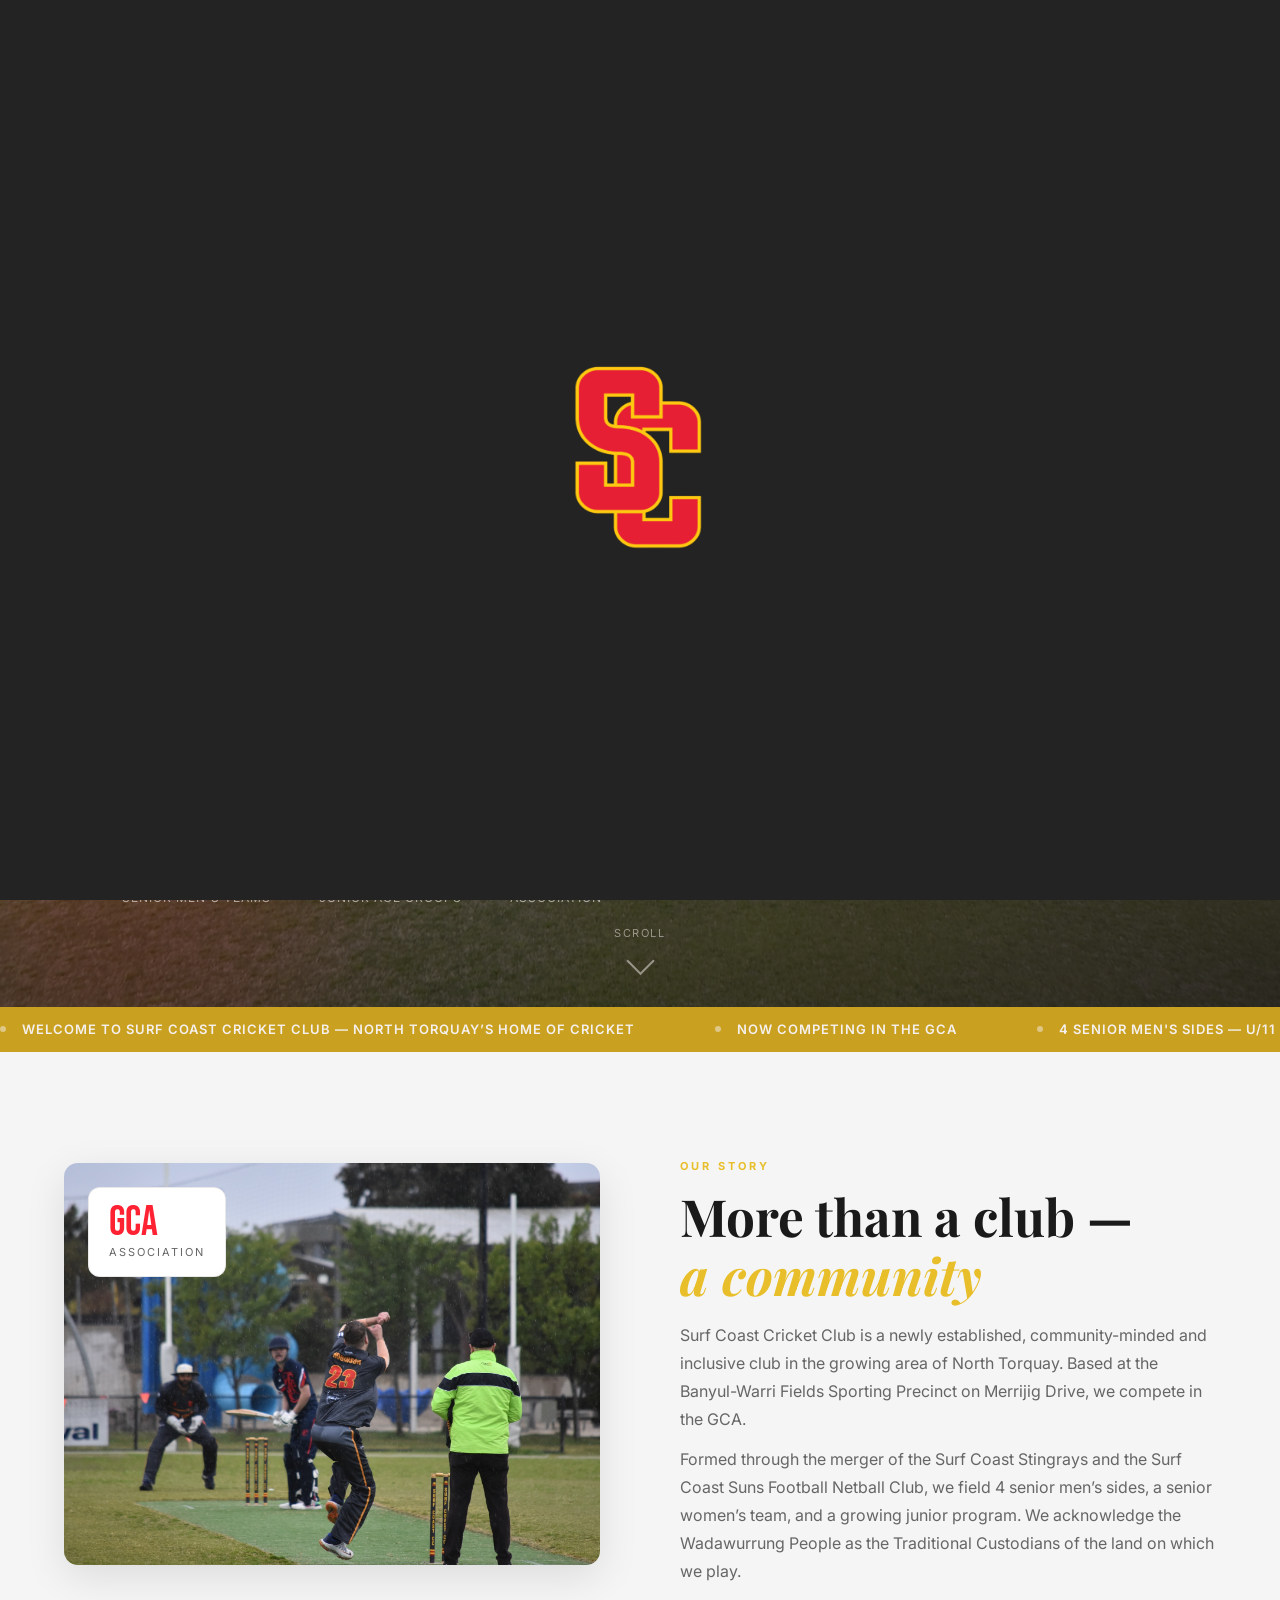
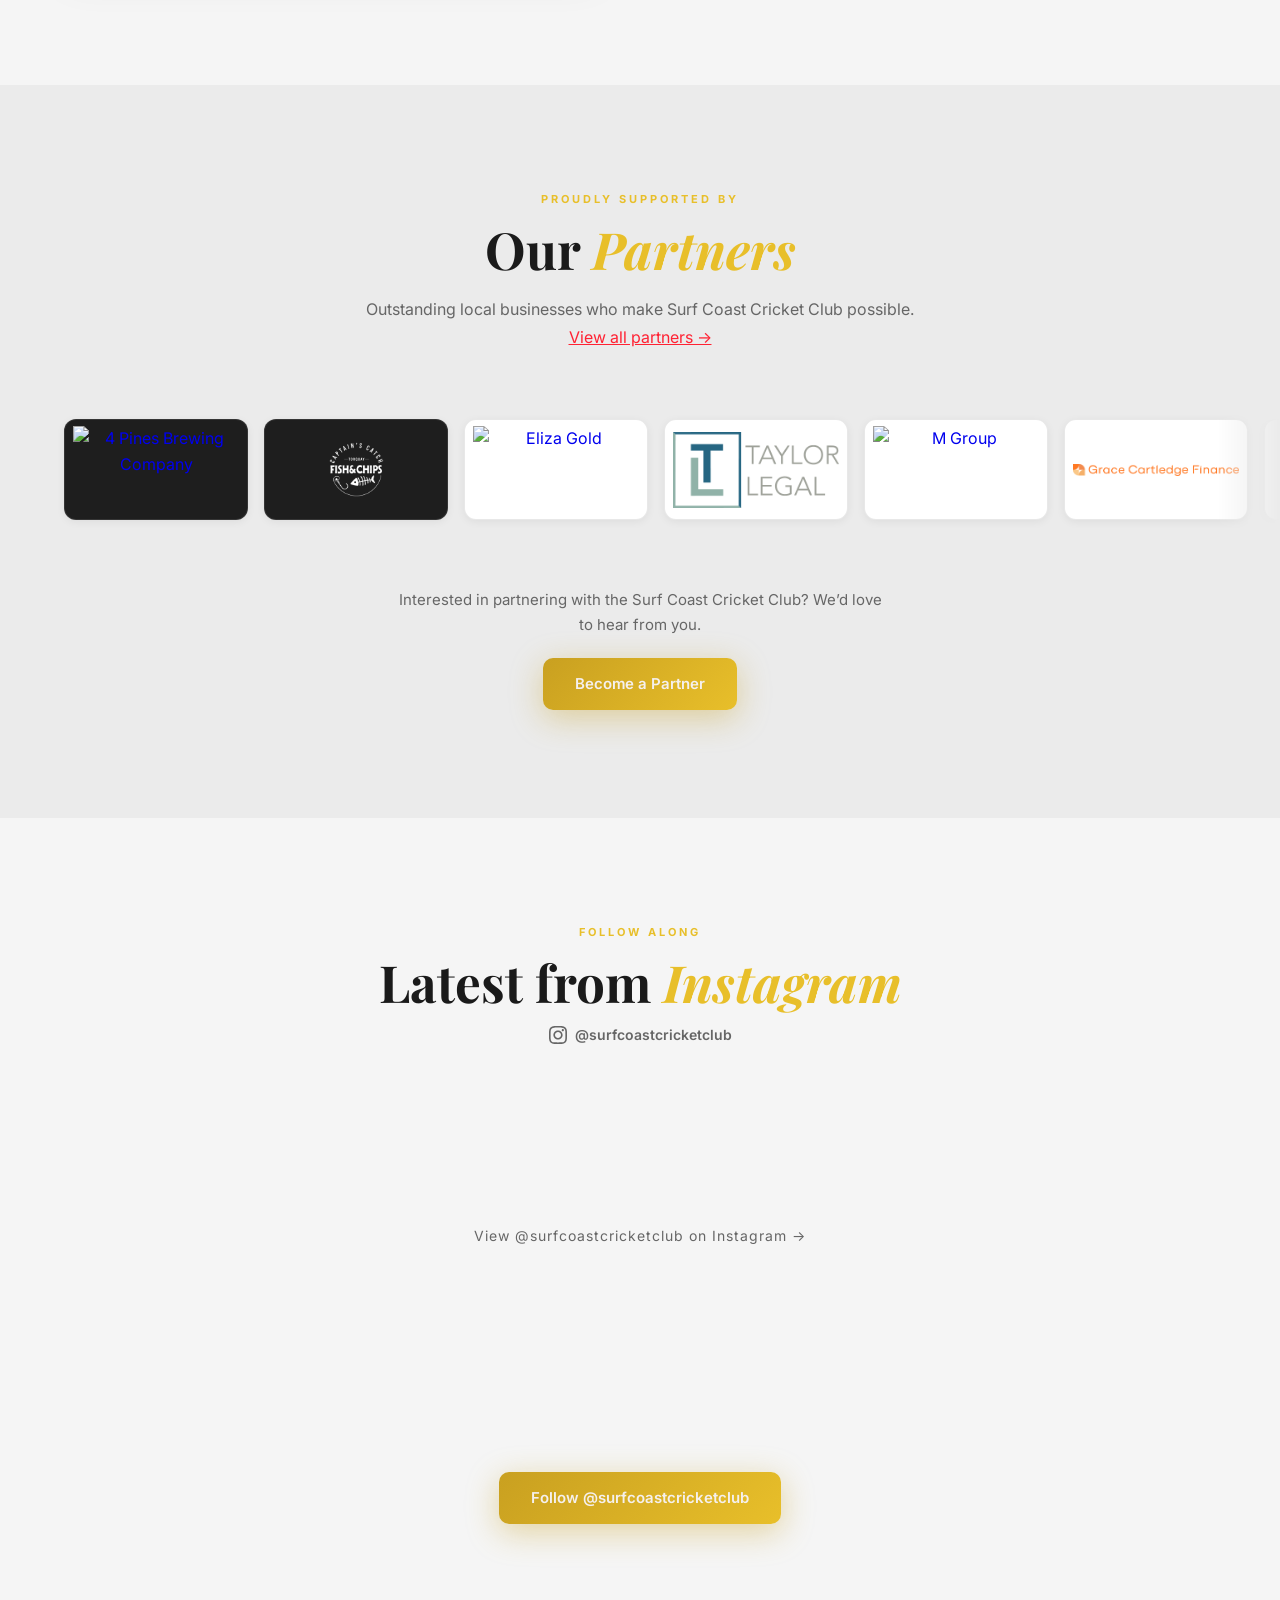
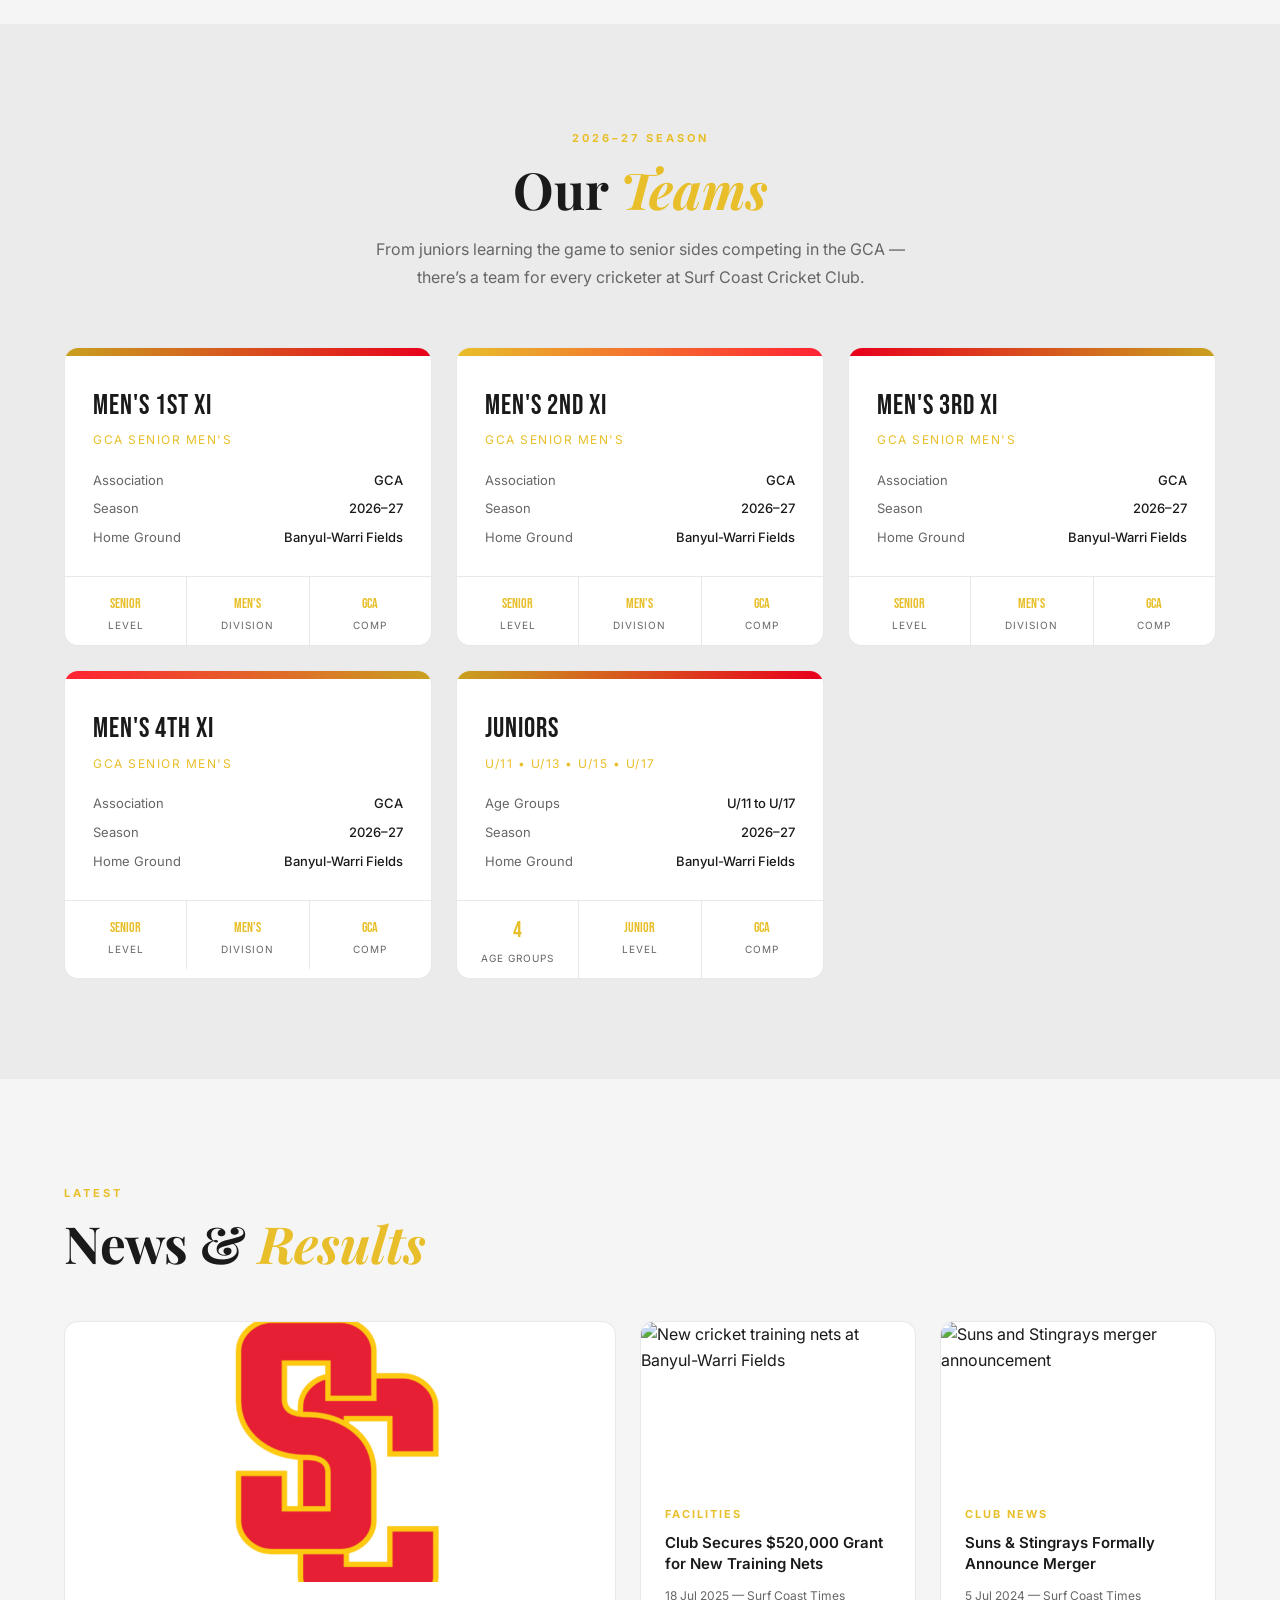
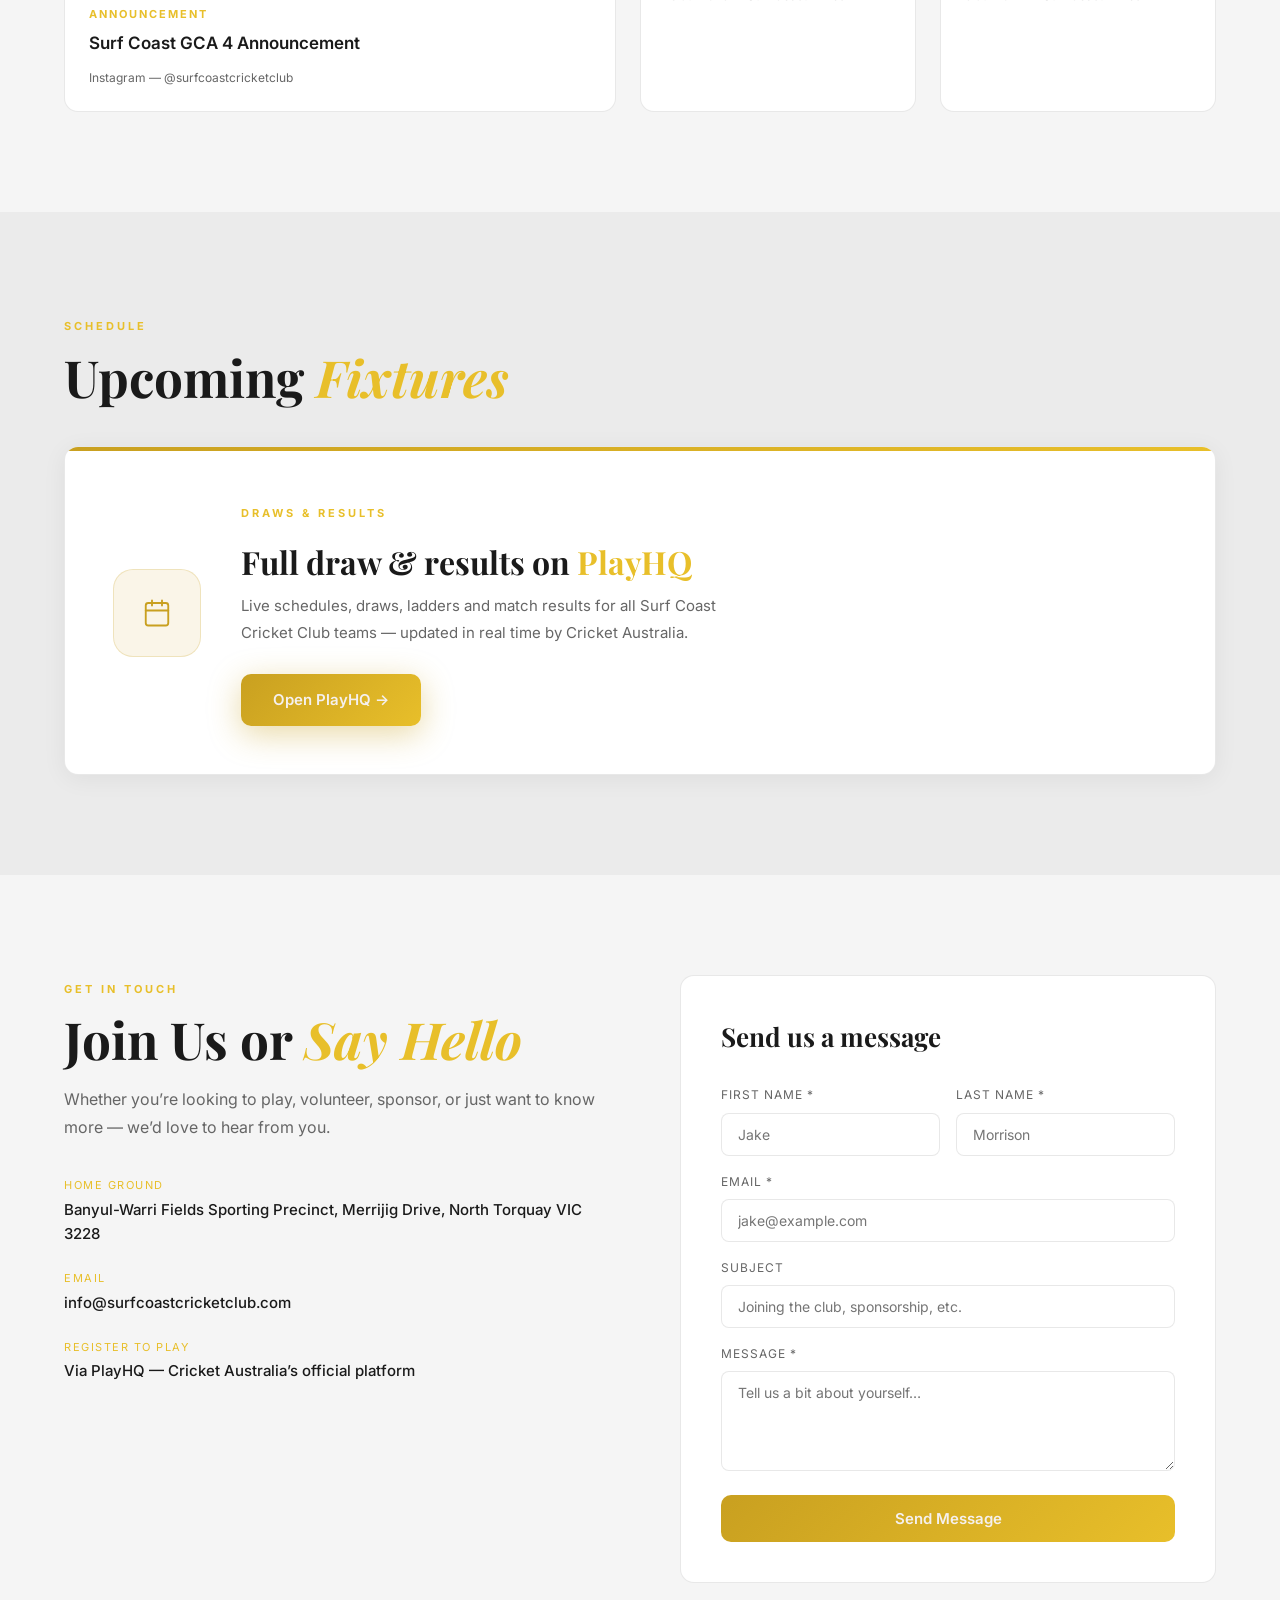
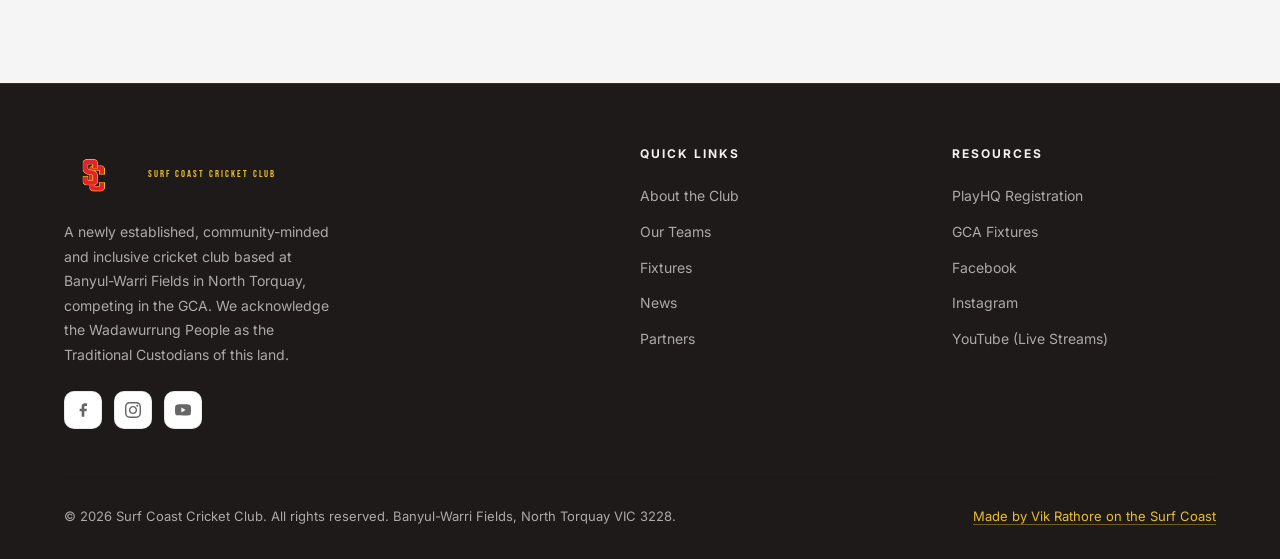
==== commit 6a7c0b3a: "Fix about section photo and add hero parallax across all pages - Fix about-img-main using logo inste" ====
--- a/index.html
+++ b/index.html
@@ -11,11 +11,11 @@
   <meta property="og:url" content="https://www.surfcoastcricketclub.com" />
   <meta property="og:title" content="Surf Coast Cricket Club | North Torquay" />
   <meta property="og:description" content="A community-minded cricket club based at Banyul-Warri Fields, North Torquay. Senior Men's and Junior cricket in the GCA. All welcome." />
-  <meta property="og:image" content="https://www.surfcoastcricketclub.com/assets/images/hero-bg.jpg" />
+  <meta property="og:image" content="https://www.surfcoastcricketclub.com/assets/images/sccc-logo.png" />
   <meta name="twitter:card" content="summary_large_image" />
   <meta name="twitter:title" content="Surf Coast Cricket Club | North Torquay" />
   <meta name="twitter:description" content="A community-minded cricket club based at Banyul-Warri Fields, North Torquay. Senior Men's and Junior cricket in the GCA." />
-  <meta name="twitter:image" content="https://www.surfcoastcricketclub.com/assets/images/hero-bg.jpg" />
+  <meta name="twitter:image" content="https://www.surfcoastcricketclub.com/assets/images/sccc-logo.png" />
   <link rel="preconnect" href="https://fonts.googleapis.com" />
   <link rel="preconnect" href="https://fonts.gstatic.com" crossorigin />
   <link href="https://fonts.googleapis.com/css2?family=Bebas+Neue&family=Inter:wght@300;400;500;600;700&family=Playfair+Display:ital,wght@0,700;1,500&display=swap" rel="stylesheet" />
@@ -1451,6 +1451,14 @@
 </footer>
 
 <script>
+  // Hero parallax
+  const heroBg = document.querySelector('.hero-bg');
+  if (heroBg) {
+    window.addEventListener('scroll', () => {
+      heroBg.style.transform = `translateY(${window.scrollY * 0.4}px)`;
+    }, { passive: true });
+  }
+
   // Navbar scroll effect — hide on scroll down, reveal on scroll up
   const navbar = document.getElementById('navbar');
   let lastScrollY = window.scrollY;
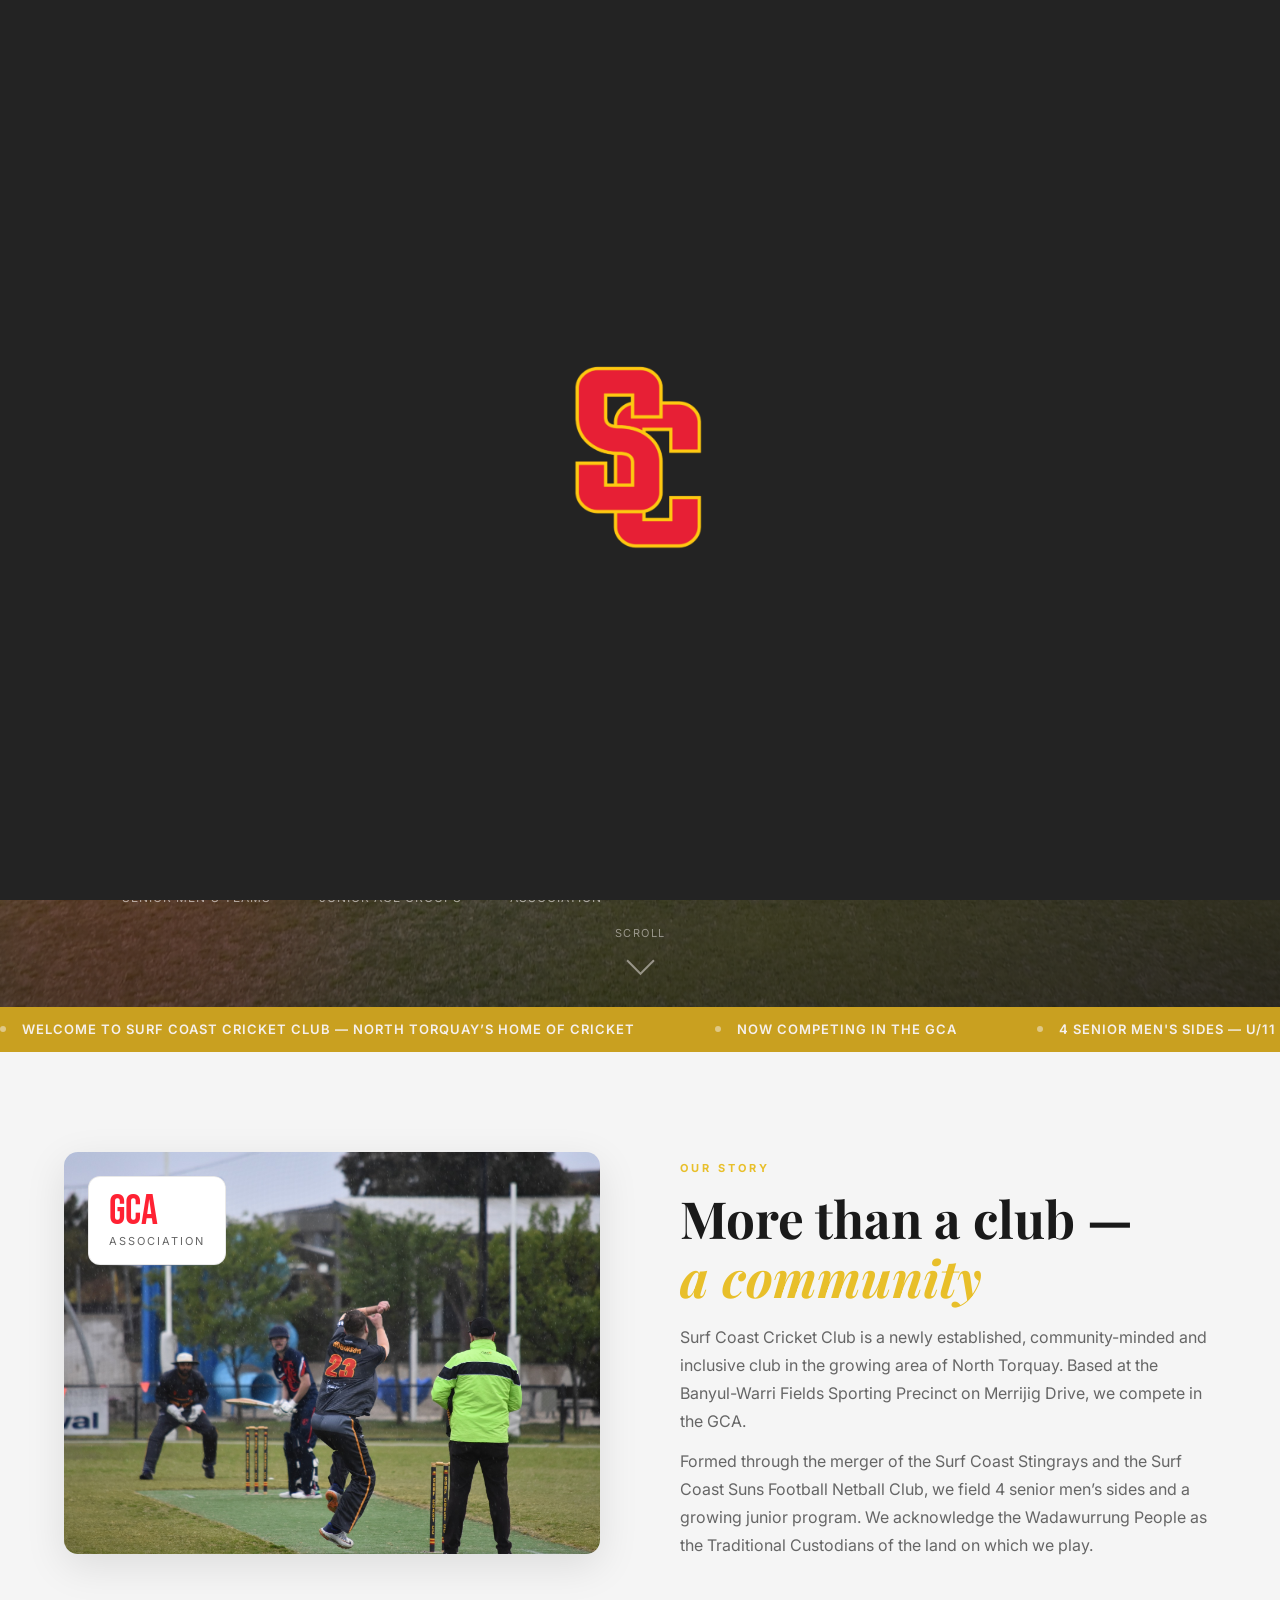
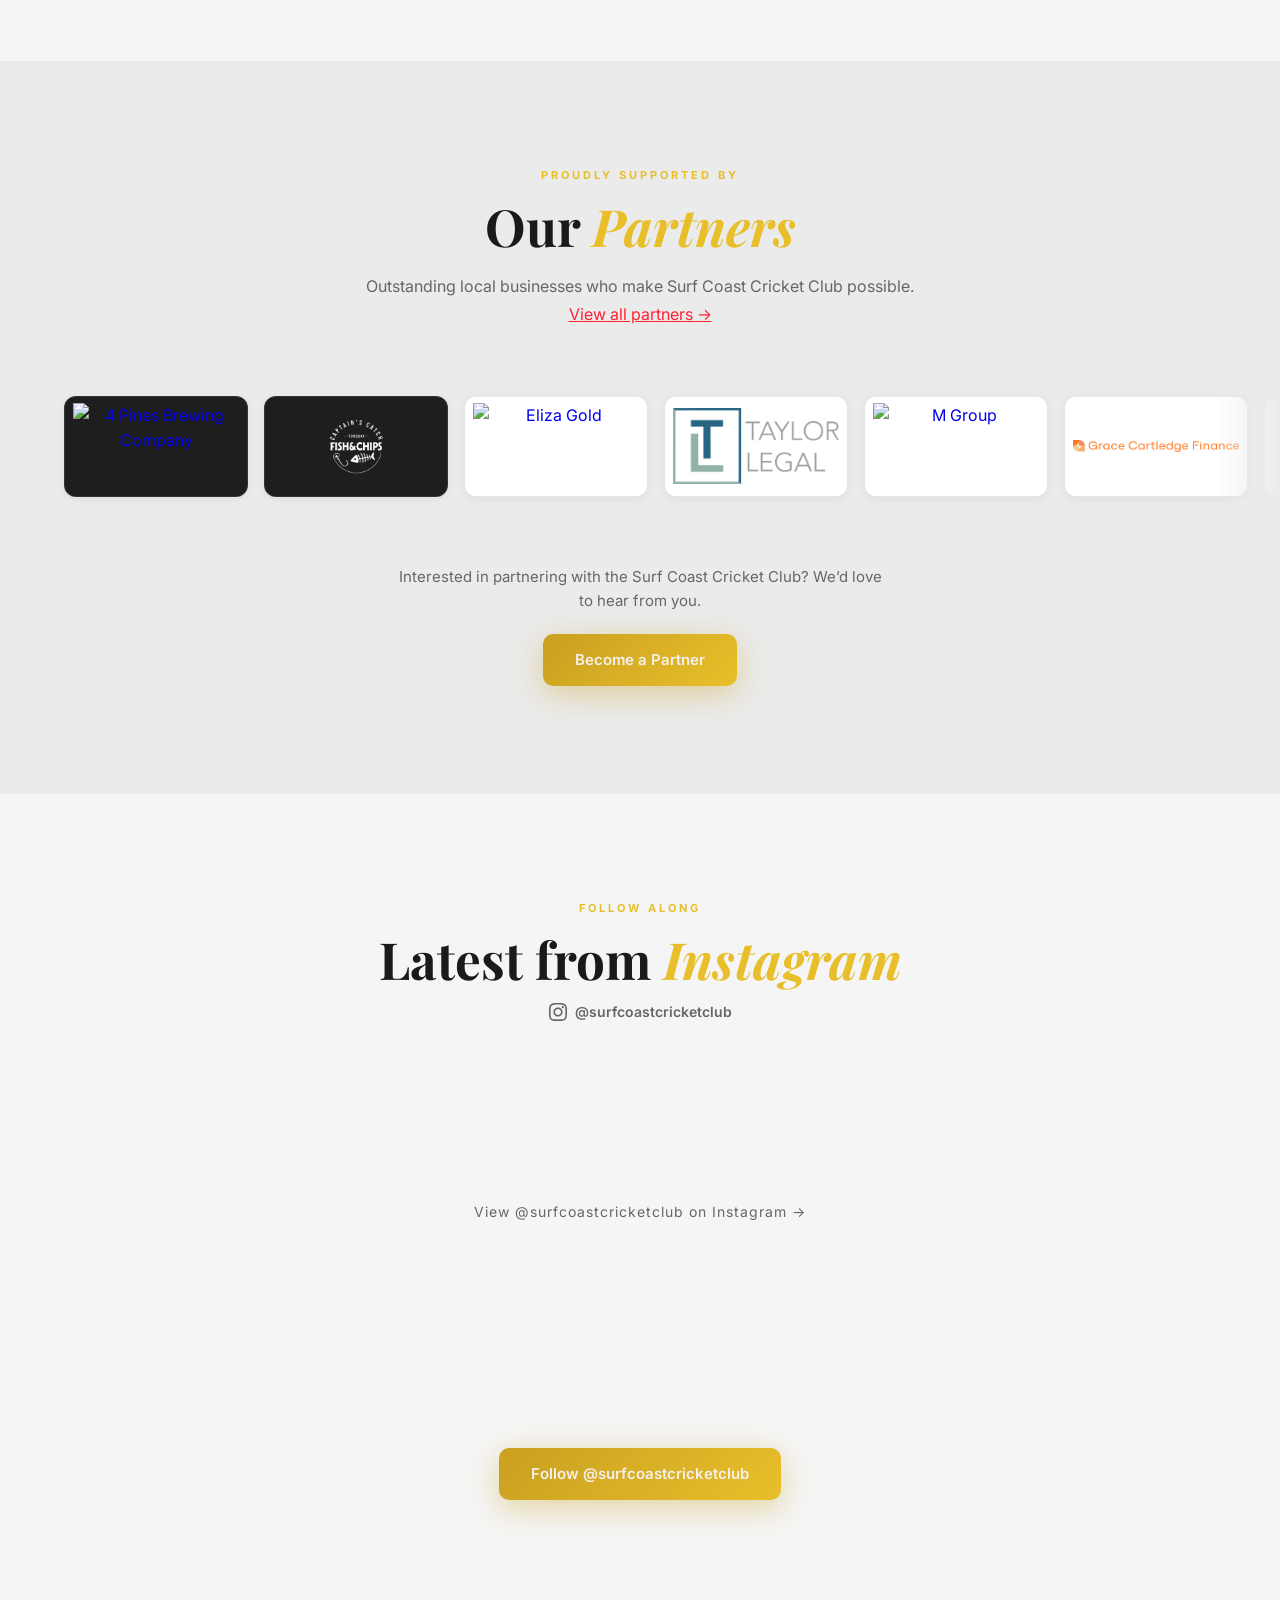
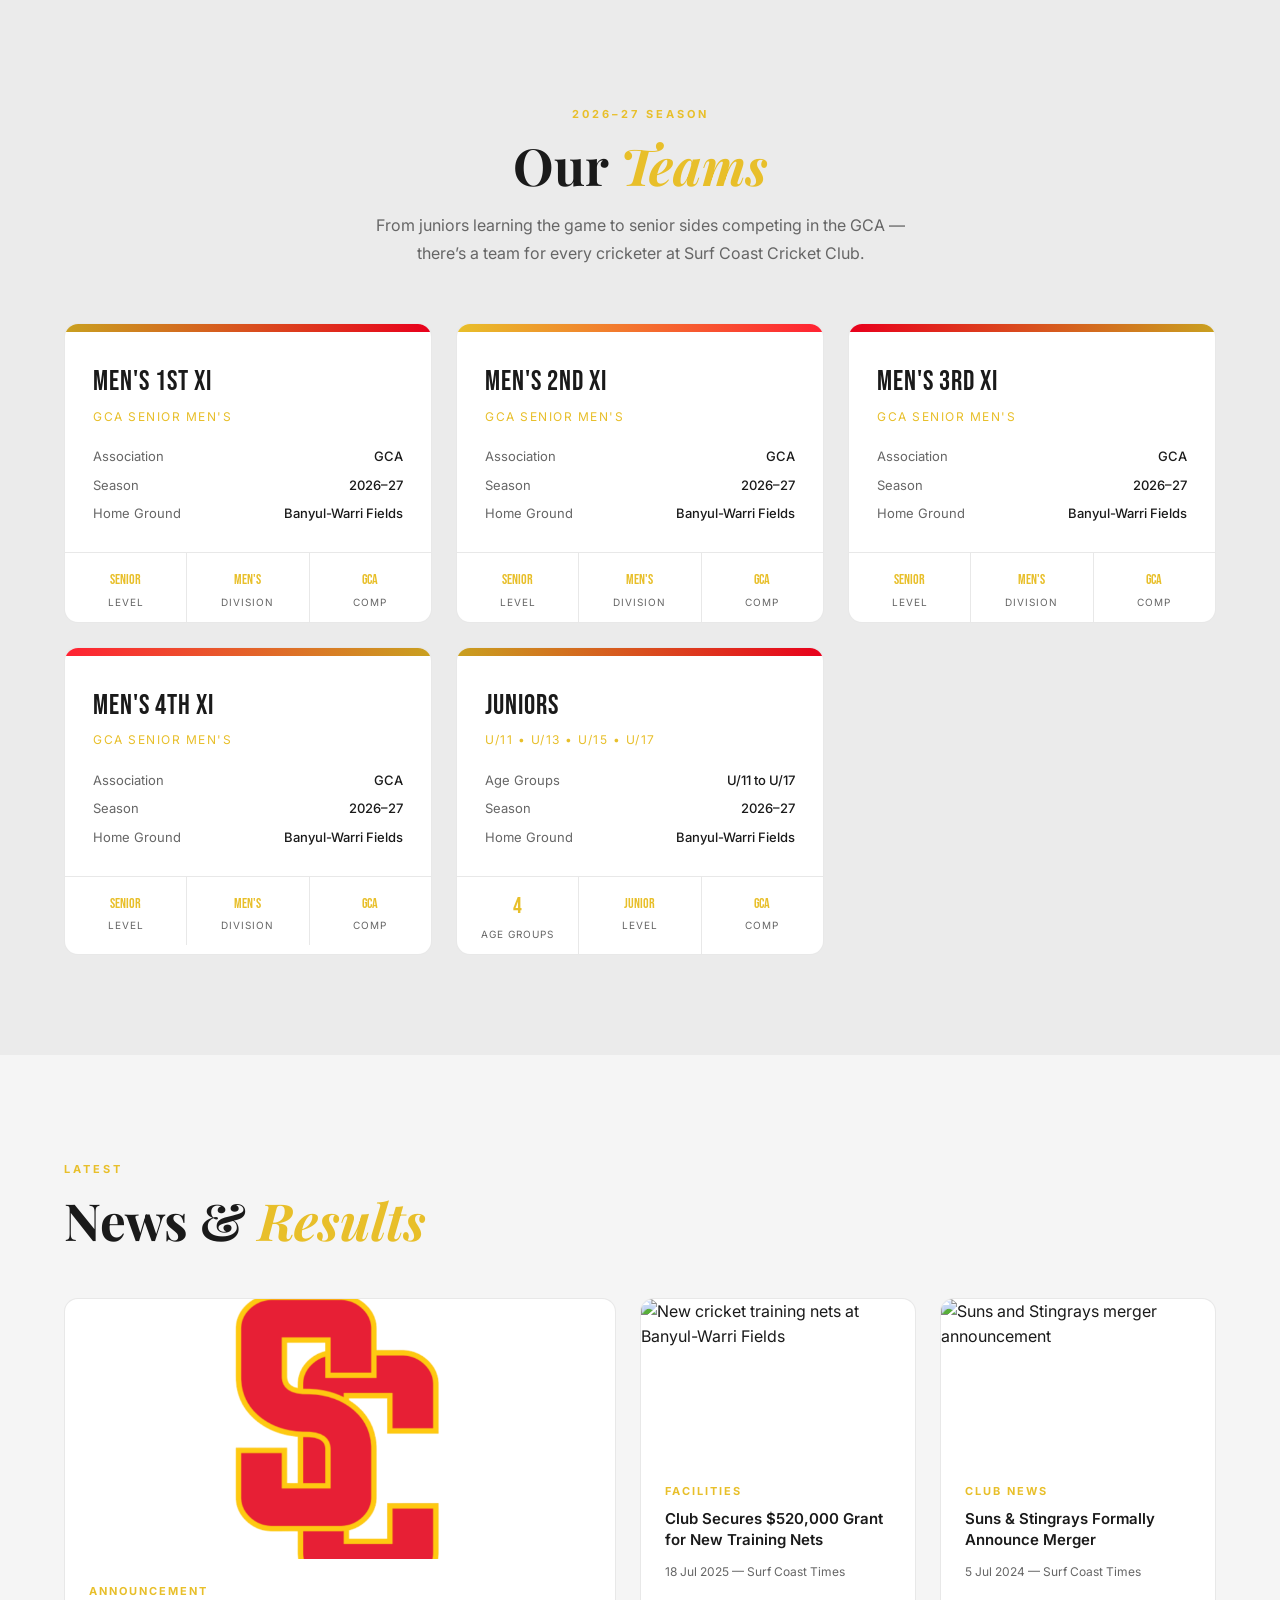
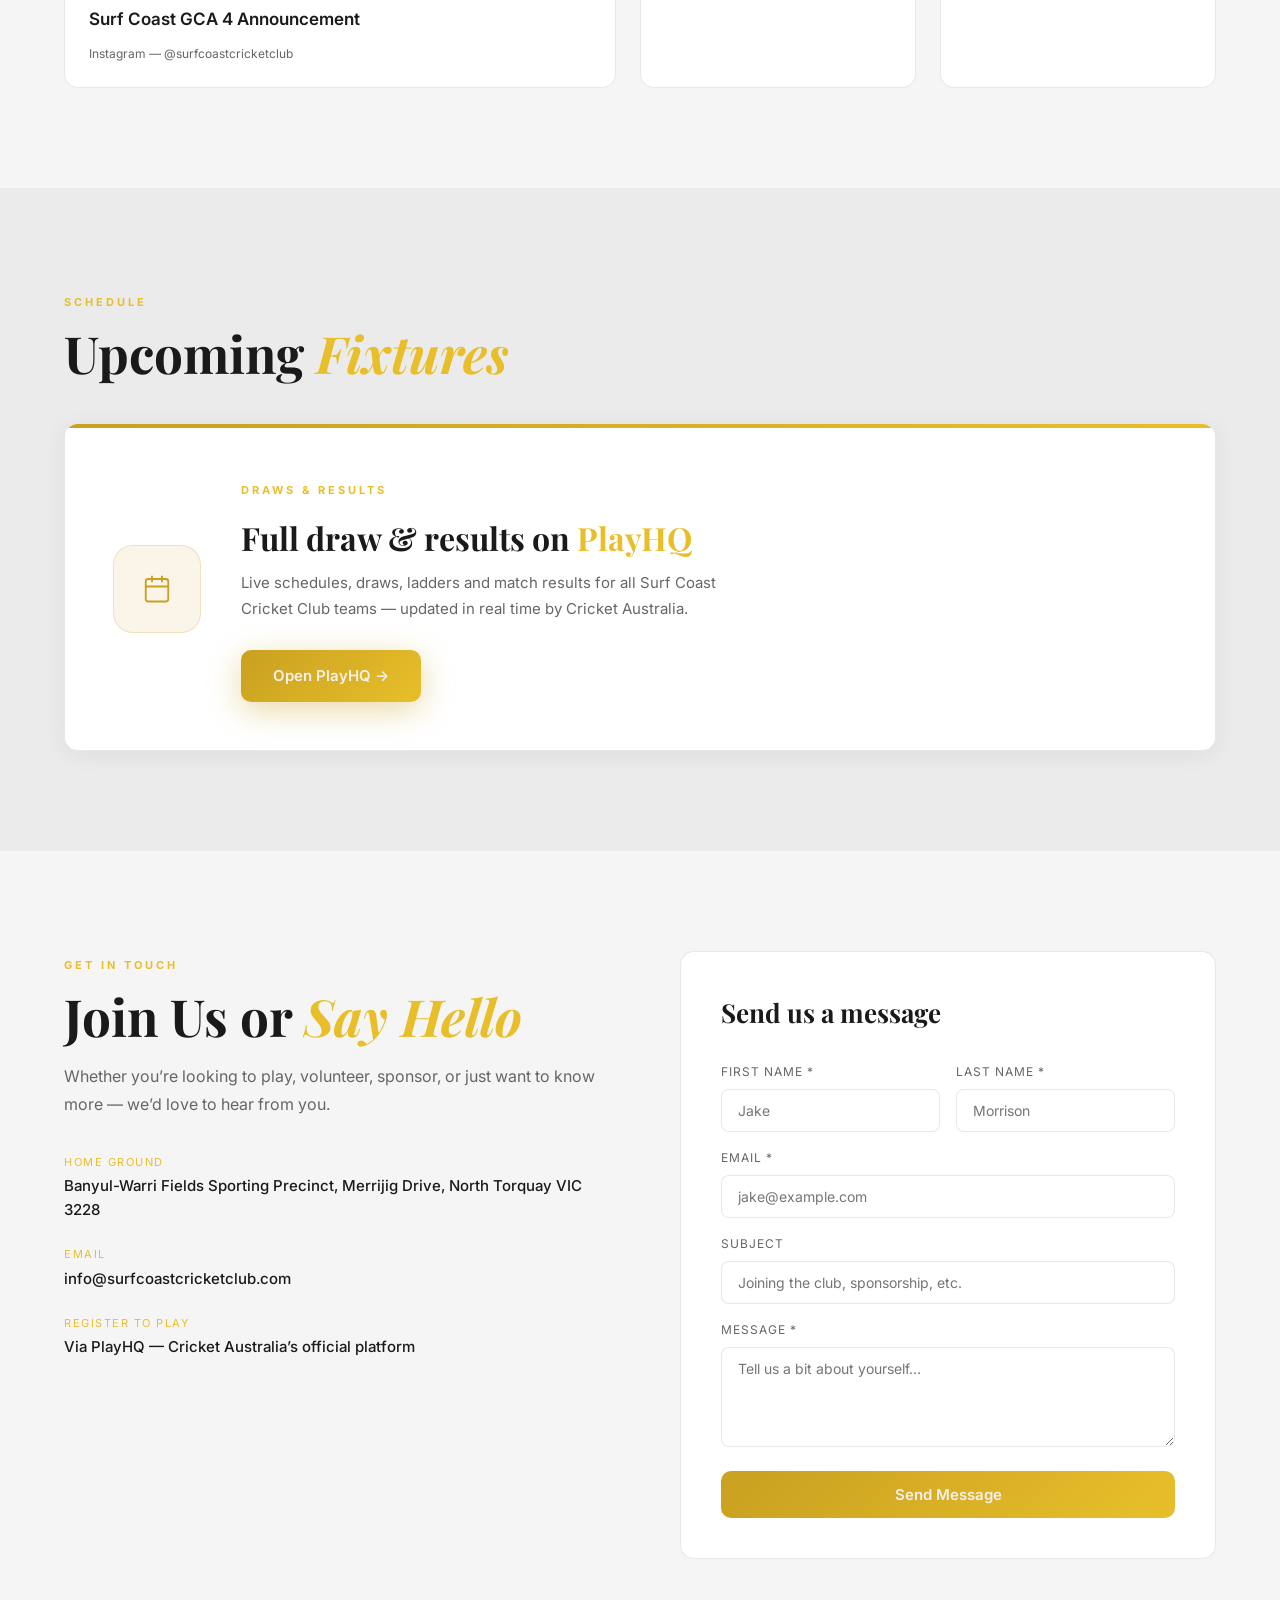
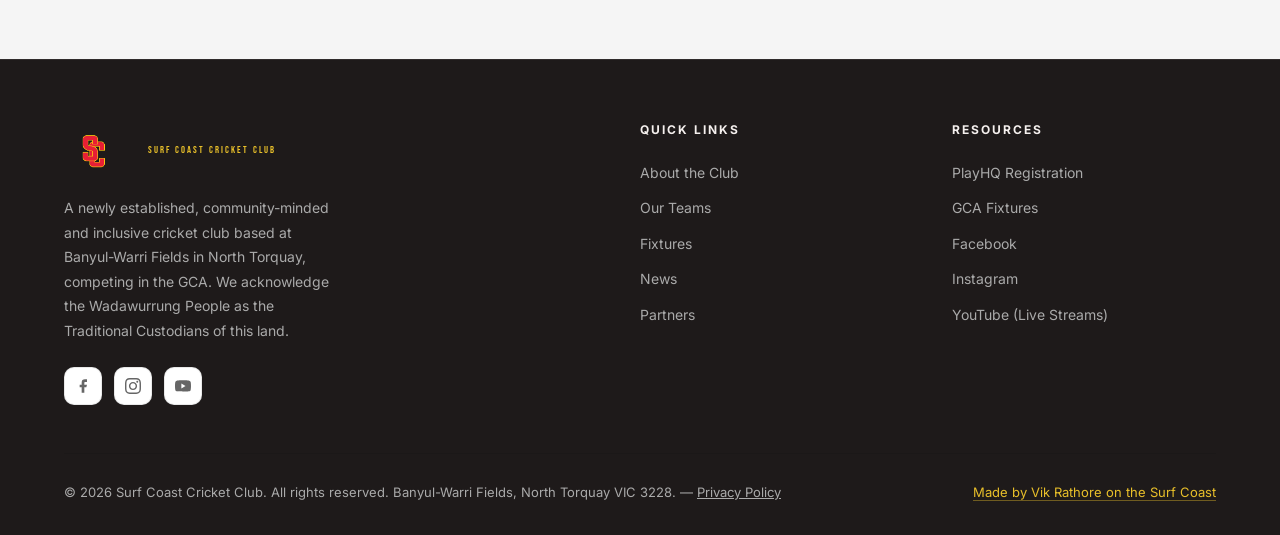
==== commit 60f55677: "Add privacy policy, 404 page, form hardening, SEO and legal fixes - New pages: 404.html (on-brand er" ====
--- a/index.html
+++ b/index.html
@@ -16,6 +16,33 @@
   <meta name="twitter:title" content="Surf Coast Cricket Club | North Torquay" />
   <meta name="twitter:description" content="A community-minded cricket club based at Banyul-Warri Fields, North Torquay. Senior Men's and Junior cricket in the GCA." />
   <meta name="twitter:image" content="https://www.surfcoastcricketclub.com/assets/images/sccc-logo.png" />
+  <link rel="canonical" href="https://www.surfcoastcricketclub.com/" />
+  <link rel="preload" as="image" href="assets/images/hero-bg.jpg" />
+  <script type="application/ld+json">
+  {
+    "@context": "https://schema.org",
+    "@type": "SportsOrganization",
+    "name": "Surf Coast Cricket Club",
+    "url": "https://www.surfcoastcricketclub.com",
+    "logo": "https://www.surfcoastcricketclub.com/assets/images/sccc-logo.png",
+    "description": "A community-minded and inclusive cricket club based at Banyul-Warri Fields, North Torquay VIC, competing in the GCA.",
+    "sport": "Cricket",
+    "address": {
+      "@type": "PostalAddress",
+      "streetAddress": "Banyul-Warri Fields Sporting Precinct, Merrijig Drive",
+      "addressLocality": "North Torquay",
+      "addressRegion": "VIC",
+      "postalCode": "3228",
+      "addressCountry": "AU"
+    },
+    "email": "info@surfcoastcricketclub.com",
+    "sameAs": [
+      "https://www.facebook.com/surfcoastcricketclub/",
+      "https://www.instagram.com/surfcoastcricketclub/",
+      "https://www.youtube.com/@surfcoastcricketclub"
+    ]
+  }
+  </script>
   <link rel="preconnect" href="https://fonts.googleapis.com" />
   <link rel="preconnect" href="https://fonts.gstatic.com" crossorigin />
   <link href="https://fonts.googleapis.com/css2?family=Bebas+Neue&family=Inter:wght@300;400;500;600;700&family=Playfair+Display:ital,wght@0,700;1,500&display=swap" rel="stylesheet" />
@@ -849,7 +876,7 @@
       Surf Coast Cricket Club is a newly established, community-minded and inclusive club in the growing area of North Torquay. Based at the Banyul-Warri Fields Sporting Precinct on Merrijig Drive, we compete in the GCA.
     </p>
     <p class="section-desc" style="margin-top:12px;">
-      Formed through the merger of the Surf Coast Stingrays and the Surf Coast Suns Football Netball Club, we field 4 senior men&rsquo;s sides, a senior women&rsquo;s team, and a growing junior program. We acknowledge the Wadawurrung People as the Traditional Custodians of the land on which we play.
+      Formed through the merger of the Surf Coast Stingrays and the Surf Coast Suns Football Netball Club, we field 4 senior men&rsquo;s sides and a growing junior program. We acknowledge the Wadawurrung People as the Traditional Custodians of the land on which we play.
     </p>
   </div>
 </section>
@@ -1367,19 +1394,26 @@
   <div class="contact-form reveal" style="transition-delay:0.15s">
     <h3 class="form-title">Send us a message</h3>
     <form onsubmit="handleSubmit(event)" novalidate>
+      <input type="text" name="_honey" style="display:none" tabindex="-1" autocomplete="off" aria-hidden="true" />
+      <input type="hidden" name="_captcha" value="false" />
+      <input type="hidden" name="_autoresponse" value="Thanks for getting in touch with Surf Coast Cricket Club! We've received your message and will get back to you soon. In the meantime, follow us on Instagram @surfcoastcricketclub or visit surfcoastcricketclub.com. Cheers, the Surf Coast CC team." />
+      <input type="hidden" id="form_replyto" name="_replyto" value="" />
       <div class="form-row">
         <div class="form-group">
           <label class="form-label" for="fname">First Name <span aria-hidden="true">*</span></label>
           <input class="form-input" type="text" id="fname" name="fname" required autocomplete="given-name" placeholder="Jake" />
+          <span class="form-error" id="err-fname" style="display:none;color:var(--green);font-size:12px;margin-top:4px;">Please enter your first name.</span>
         </div>
         <div class="form-group">
           <label class="form-label" for="lname">Last Name <span aria-hidden="true">*</span></label>
           <input class="form-input" type="text" id="lname" name="lname" required autocomplete="family-name" placeholder="Morrison" />
+          <span class="form-error" id="err-lname" style="display:none;color:var(--green);font-size:12px;margin-top:4px;">Please enter your last name.</span>
         </div>
       </div>
       <div class="form-group">
         <label class="form-label" for="email">Email <span aria-hidden="true">*</span></label>
         <input class="form-input" type="email" id="email" name="email" required autocomplete="email" placeholder="jake@example.com" />
+        <span class="form-error" id="err-email" style="display:none;color:var(--green);font-size:12px;margin-top:4px;">Please enter a valid email address.</span>
       </div>
       <div class="form-group">
         <label class="form-label" for="subject">Subject</label>
@@ -1388,6 +1422,7 @@
       <div class="form-group">
         <label class="form-label" for="message">Message <span aria-hidden="true">*</span></label>
         <textarea class="form-textarea" id="message" name="message" required placeholder="Tell us a bit about yourself&hellip;"></textarea>
+        <span class="form-error" id="err-message" style="display:none;color:var(--green);font-size:12px;margin-top:4px;">Please enter a message.</span>
       </div>
       <button class="form-submit" type="submit">Send Message</button>
     </form>
@@ -1445,10 +1480,18 @@
   </div>
 
   <div class="footer-bottom">
-    <p class="footer-copy">&copy; 2026 Surf Coast Cricket Club. All rights reserved. Banyul-Warri Fields, North Torquay VIC 3228.</p>
+    <p class="footer-copy">&copy; 2026 Surf Coast Cricket Club. All rights reserved. Banyul-Warri Fields, North Torquay VIC 3228. &mdash; <a href="/privacy" style="color:#AAAAAA;text-decoration:underline;">Privacy Policy</a></p>
     <p class="footer-copy" style="color:var(--teal-lt);"><a href="https://stxacy.github.io" target="_blank" rel="noopener" style="color:inherit;text-decoration:none;border-bottom:1px solid rgba(232,191,42,0.4);transition:border-color 0.2s;" onmouseover="this.style.borderColor='var(--teal-lt)'" onmouseout="this.style.borderColor='rgba(232,191,42,0.4)'">Made by Vik Rathore on the Surf Coast</a></p>
   </div>
 </footer>
+
+<!-- COOKIE CONSENT BANNER -->
+<div id="cookie-banner" style="display:none;position:fixed;bottom:0;left:0;right:0;z-index:9998;background:#1E1A1A;border-top:1px solid rgba(255,255,255,0.1);padding:16px 5%;display:flex;align-items:center;justify-content:space-between;gap:16px;flex-wrap:wrap;">
+  <p style="color:#AAAAAA;font-size:13px;line-height:1.6;margin:0;max-width:700px;">
+    This site uses third-party services (Google Fonts, Instagram feed, FormSubmit) that may store cookies or access your device. By continuing to use the site, you agree to our <a href="/privacy" style="color:var(--teal-lt);text-decoration:underline;">Privacy Policy</a>.
+  </p>
+  <button onclick="dismissCookieBanner()" style="flex-shrink:0;padding:10px 24px;background:var(--teal);border:none;border-radius:8px;color:#F5F0EE;font-family:'Inter',sans-serif;font-size:13px;font-weight:600;cursor:pointer;white-space:nowrap;">Got it</button>
+</div>
 
 <script>
   // Hero parallax
@@ -1518,9 +1561,33 @@
   function handleSubmit(e) {
     e.preventDefault();
     const form = e.target;
-    const btn  = form.querySelector('.form-submit');
+
+    const fields = [
+      { id: 'fname',   errId: 'err-fname',   test: function(v){ return v.trim().length > 0; } },
+      { id: 'lname',   errId: 'err-lname',   test: function(v){ return v.trim().length > 0; } },
+      { id: 'email',   errId: 'err-email',   test: function(v){ return /^[^\s@]+@[^\s@]+\.[^\s@]+$/.test(v.trim()); } },
+      { id: 'message', errId: 'err-message', test: function(v){ return v.trim().length > 0; } },
+    ];
+    var valid = true;
+    fields.forEach(function(f) {
+      var input = form.querySelector('#' + f.id);
+      var err   = form.querySelector('#' + f.errId);
+      if (!f.test(input.value)) {
+        input.style.borderColor = 'var(--green)';
+        err.style.display = 'block';
+        valid = false;
+      } else {
+        input.style.borderColor = '';
+        err.style.display = 'none';
+      }
+    });
+    if (!valid) return;
+
+    const btn = form.querySelector('.form-submit');
     btn.textContent = 'Sending\u2026';
     btn.disabled = true;
+
+    form.querySelector('#form_replyto').value = form.querySelector('#email').value.trim();
 
     const data = new FormData(form);
     fetch('https://formsubmit.co/ajax/info@surfcoastcricketclub.com', {
@@ -1594,6 +1661,17 @@
     splash.addEventListener('keydown', e => { if (e.key === 'Enter' || e.key === ' ') dismiss(); });
     document.body.style.overflow = 'hidden';
   })();
+
+  // Cookie consent
+  (function() {
+    if (!localStorage.getItem('cookieConsent')) {
+      document.getElementById('cookie-banner').style.display = 'flex';
+    }
+  })();
+  function dismissCookieBanner() {
+    localStorage.setItem('cookieConsent', '1');
+    document.getElementById('cookie-banner').style.display = 'none';
+  }
 </script>
 </body>
 </html>
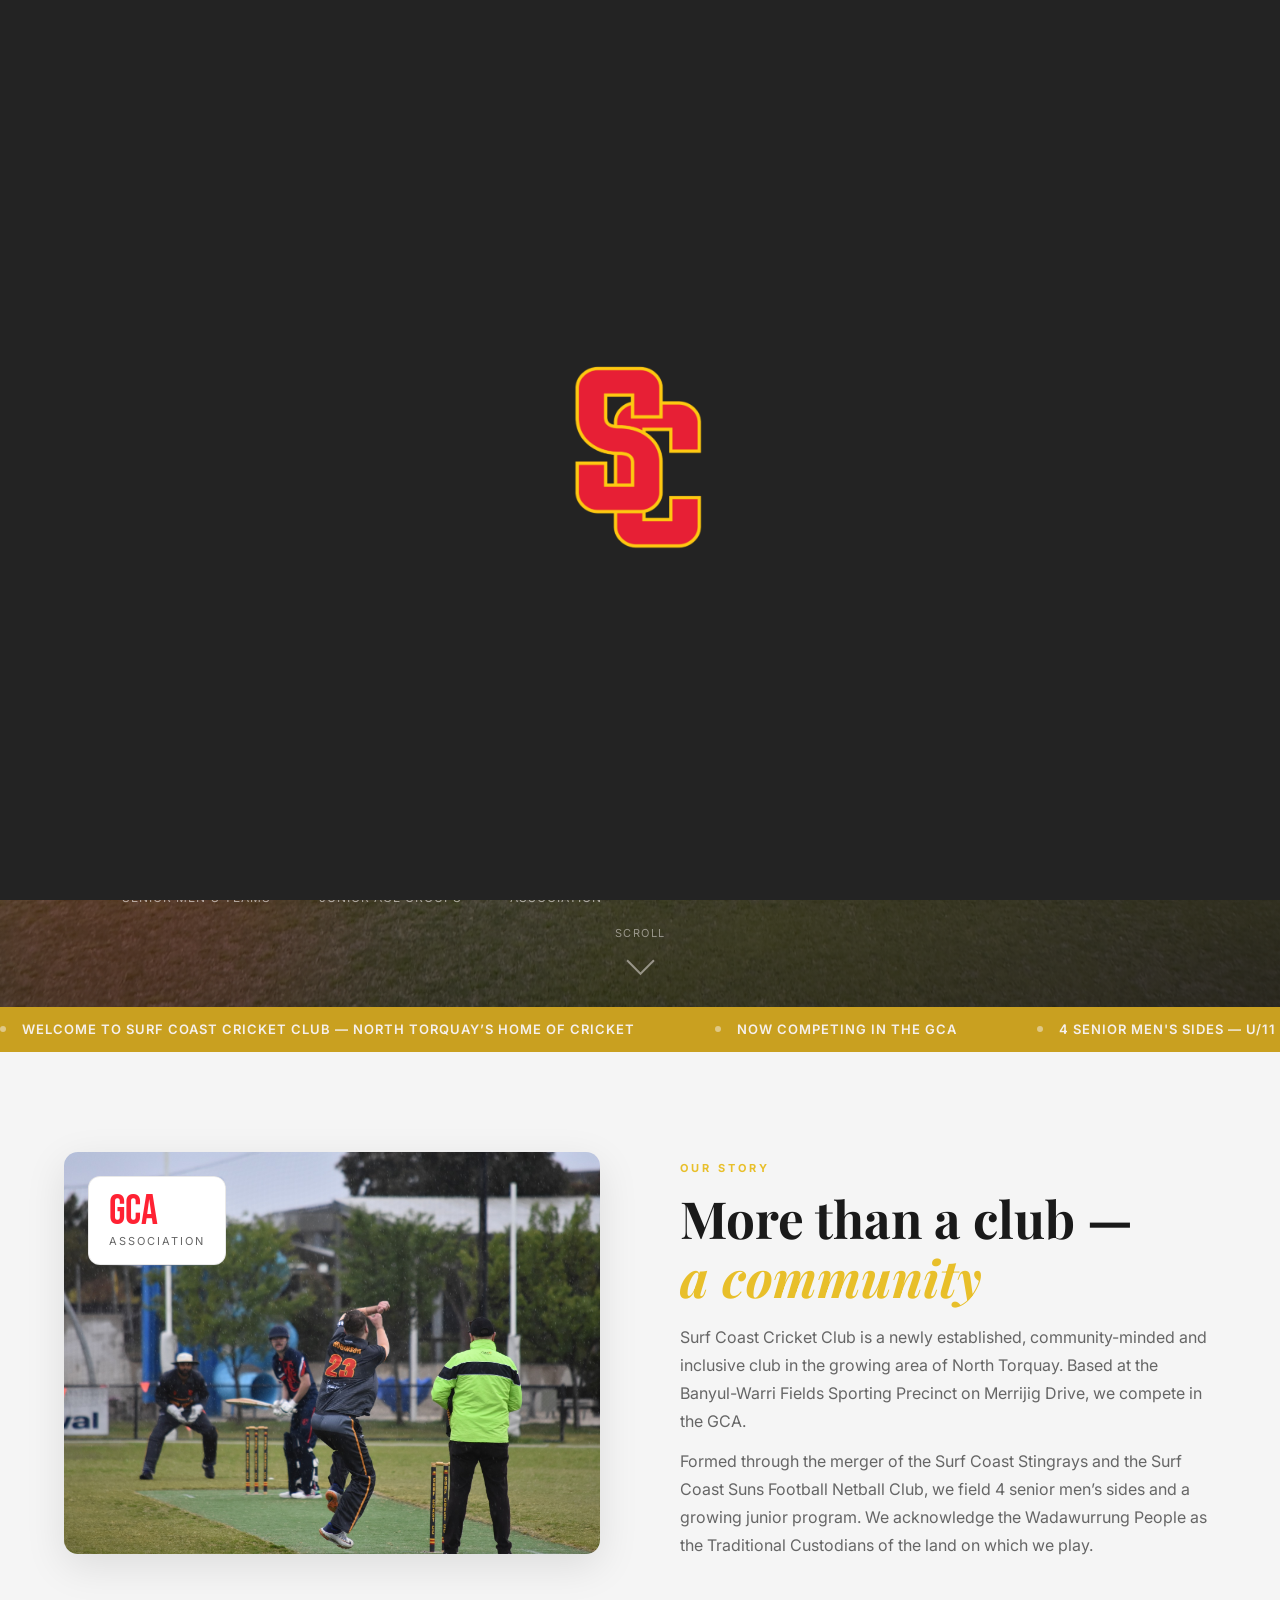
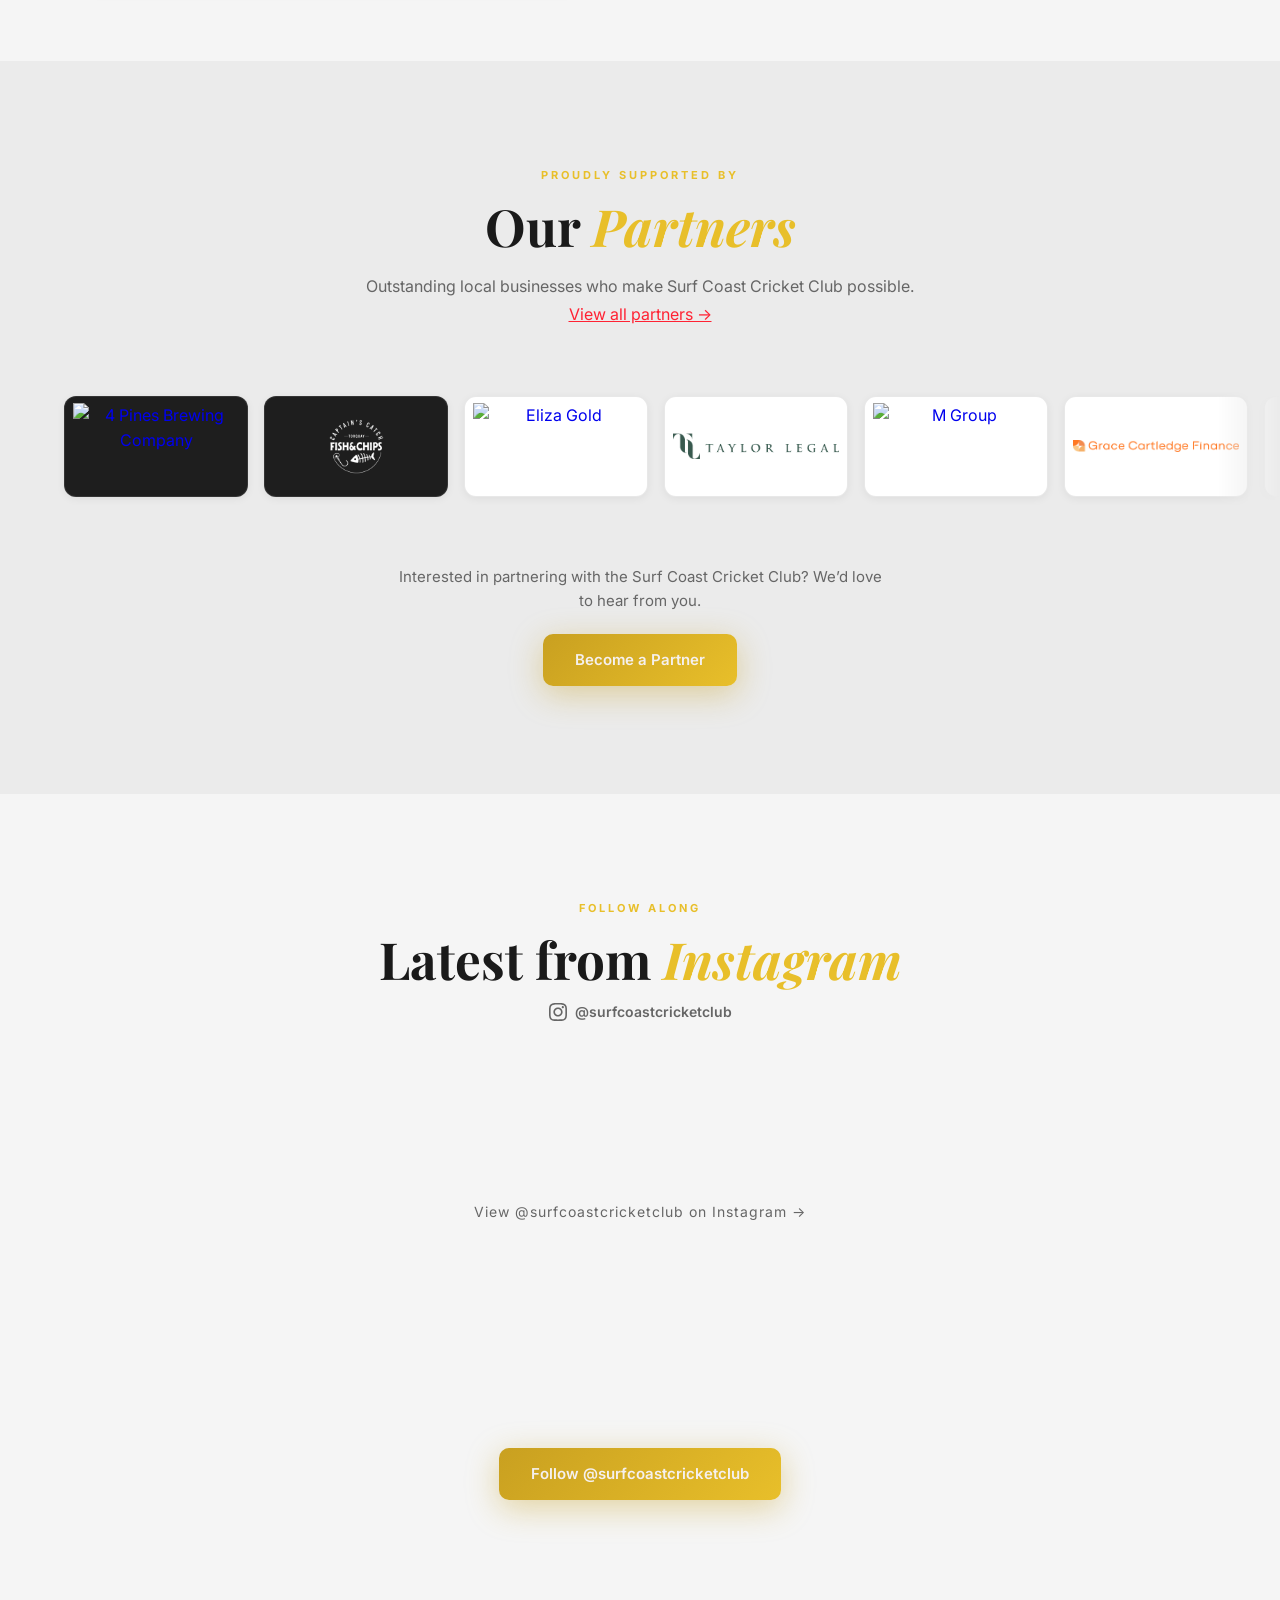
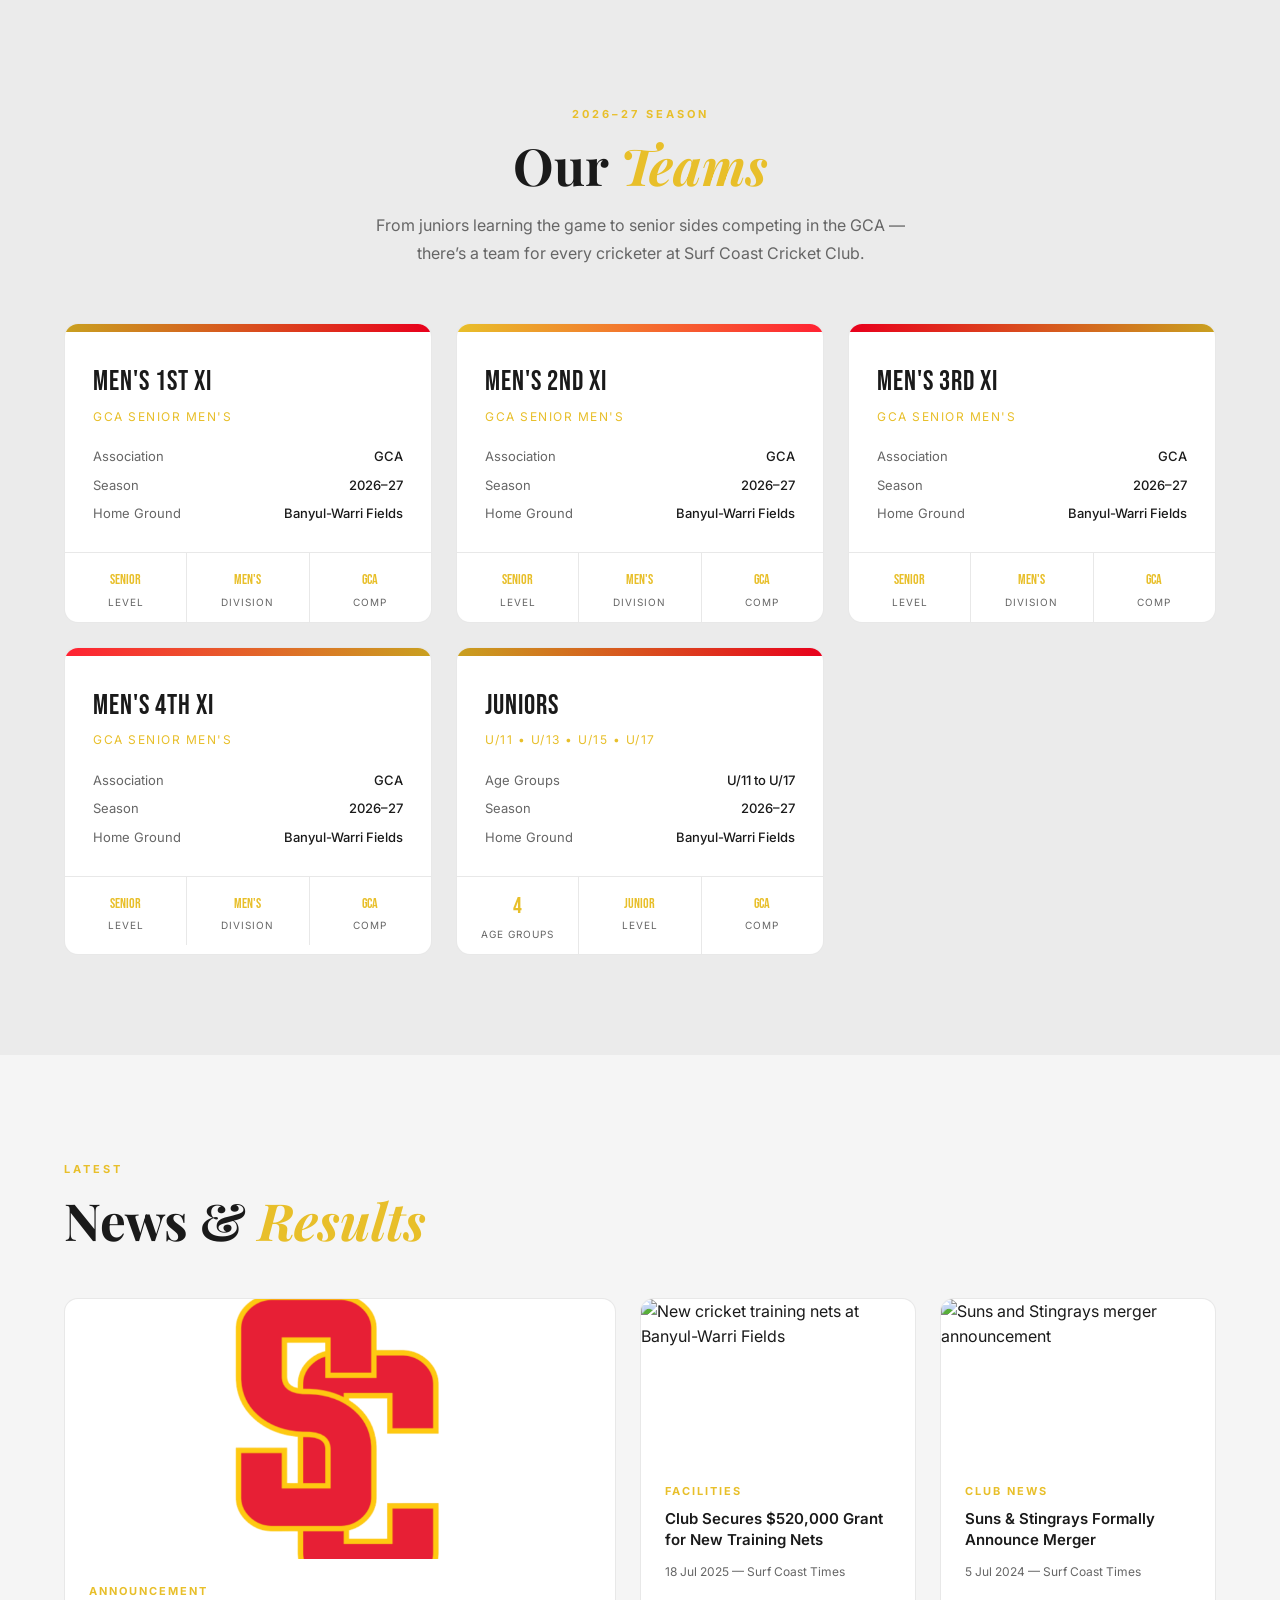
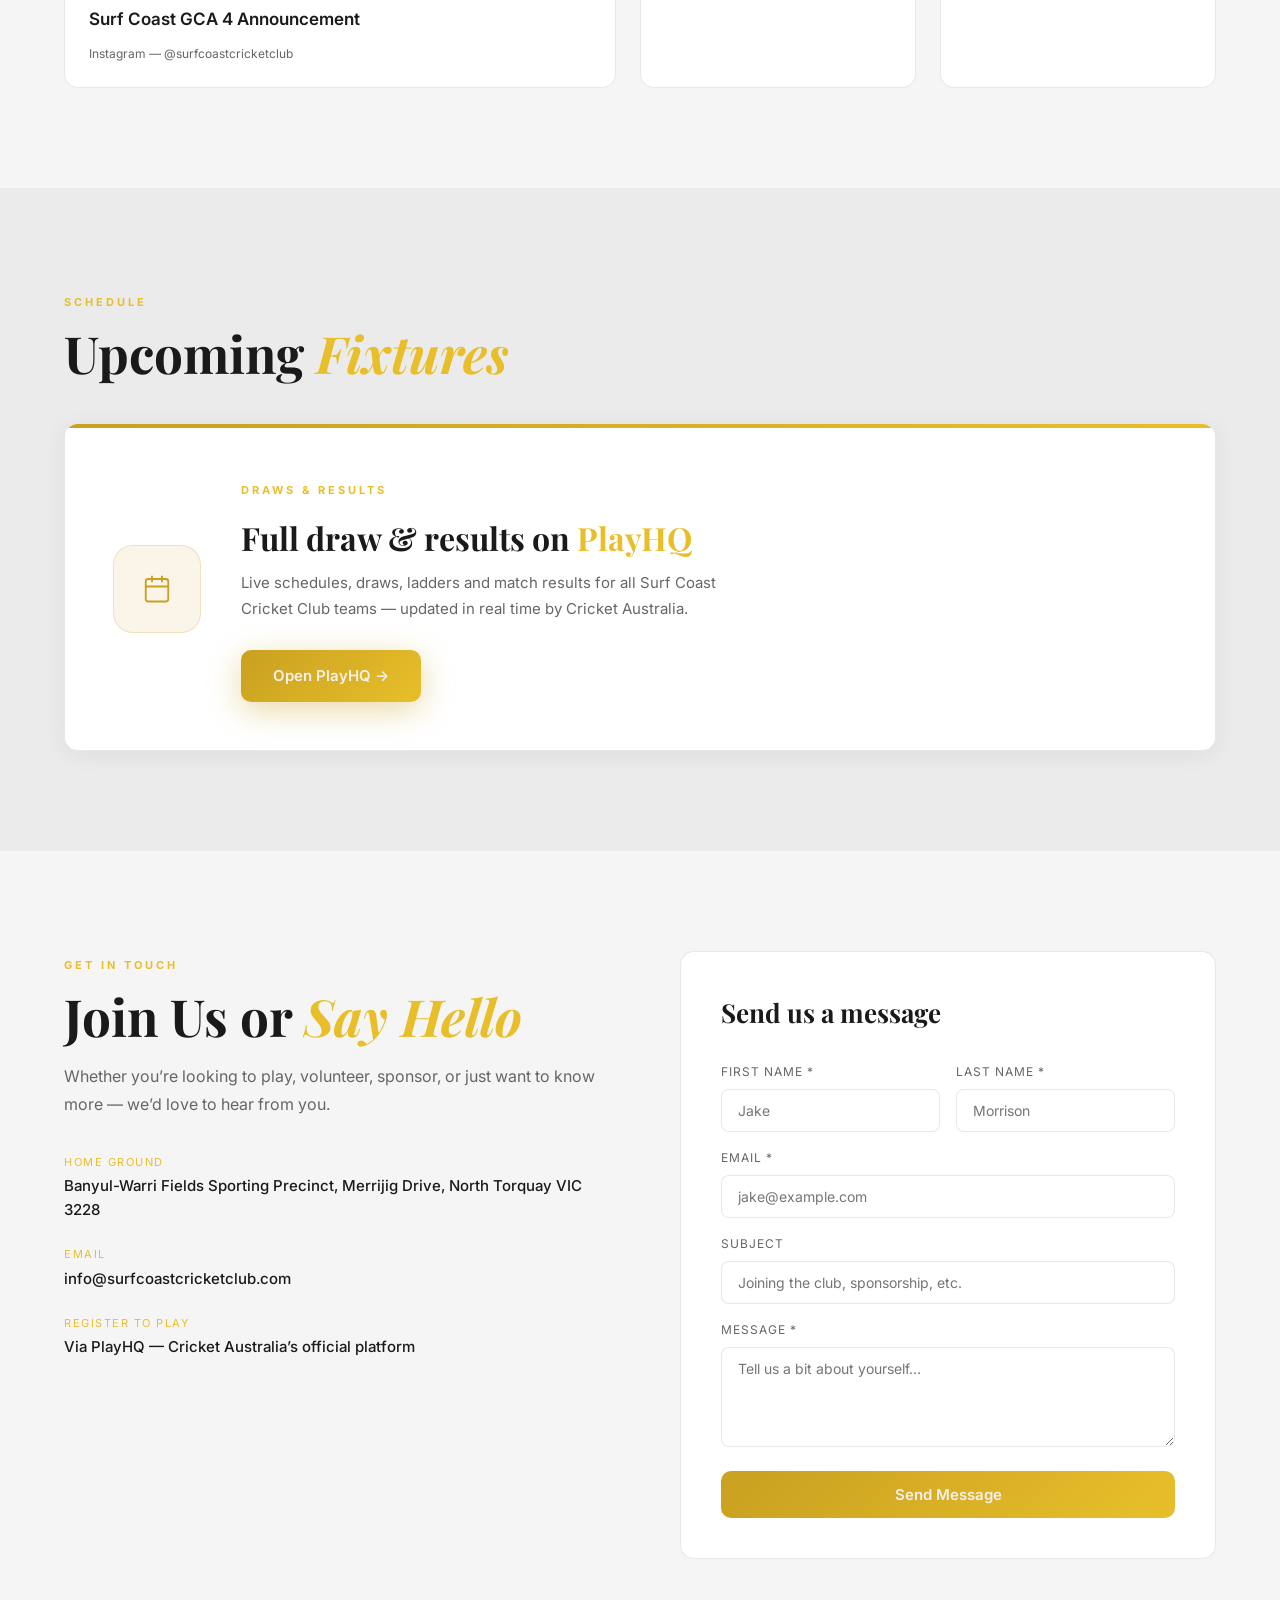
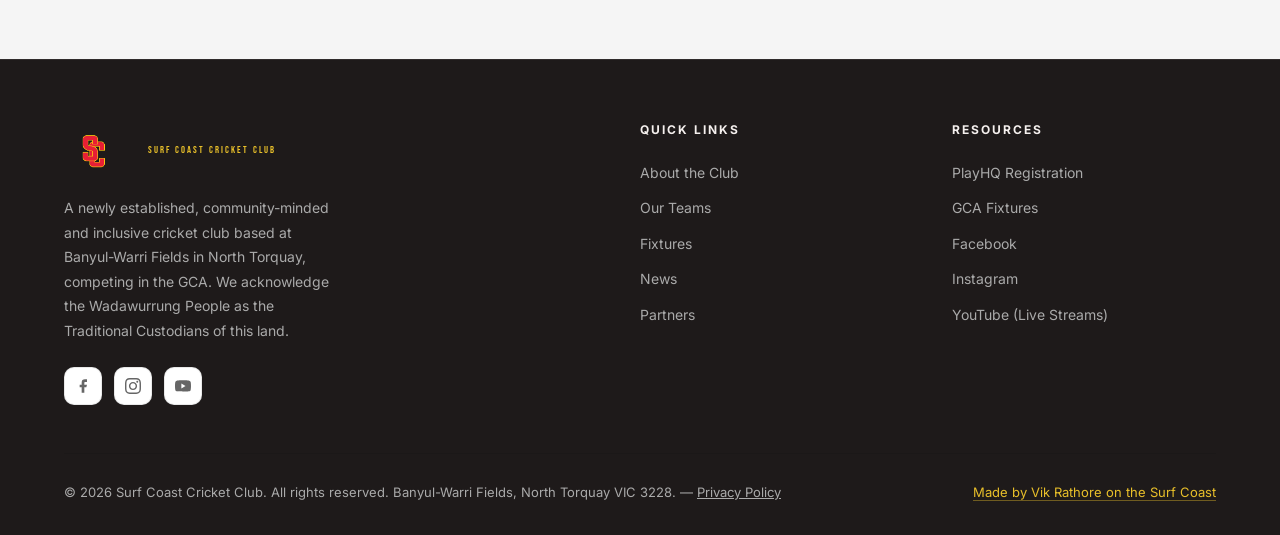
==== commit 96de923f: "Add Anytime Fitness & Taylor Legal logos, kit shop nav icon, sponsor sizing tweaks - Add Anytime Fit" ====
--- a/index.html
+++ b/index.html
@@ -163,6 +163,9 @@
     }
     .nav-cta::after { display: none !important; }
     .nav-cta:hover { background: var(--teal-lt) !important; transform: translateY(-1px); }
+    .nav-kit-btn { width: 36px; height: 36px; border-radius: 8px; background: rgba(255,255,255,0.08); border: 1px solid rgba(255,255,255,0.12); display: flex !important; align-items: center; justify-content: center; color: rgba(245,240,238,0.75) !important; transition: all 0.2s !important; }
+    .nav-kit-btn::after { display: none !important; }
+    .nav-kit-btn:hover { background: var(--teal) !important; color: #fff !important; border-color: var(--teal) !important; transform: translateY(-1px); }
 
     .nav-hamburger {
       display: none; flex-direction: column; gap: 5px;
@@ -778,6 +781,7 @@
     <li><a href="/awards">Awards</a></li>
     <li><a href="/partners">Partners</a></li>
     <li><a href="/contact" class="nav-cta">Contact</a></li>
+    <li><a href="https://indigowolf.com.au/SurfCoastCricketClub?utm_source=ig&utm_medium=social&utm_content=link_in_bio&fbclid=PAZXh0bgNhZW0CMTEAc3J0YwZhcHBfaWQPOTM2NjE5NzQzMzkyNDU5AAGnMnVl2sjTOSUUHBX1zoArYmKPpdm_KwFEbp048M6Hb-Z7gkKt_KvycDMikJ4_aem_PSaEgPo4BT4xALJvUA0qng" class="nav-kit-btn" target="_blank" rel="noopener" aria-label="Kit Shop" title="Kit Shop"><svg width="17" height="17" viewBox="0 0 24 24" fill="none" stroke="currentColor" stroke-width="2" stroke-linecap="round" stroke-linejoin="round"><path d="M20.38 3.46 16 2a4 4 0 0 1-8 0L3.62 3.46a2 2 0 0 0-1.34 2.23l.58 3.57a1 1 0 0 0 .99.84H6v10c0 1.1.9 2 2 2h8a2 2 0 0 0 2-2V10h2.15a1 1 0 0 0 .99-.84l.58-3.57a2 2 0 0 0-1.34-2.23z"/></svg></a></li>
   </ul>
   <button class="nav-hamburger" id="hamburger" aria-label="Toggle menu" aria-expanded="false">
     <span></span><span></span><span></span>
@@ -790,6 +794,7 @@
   <a href="/awards"   onclick="closeMenu()">Awards</a>
   <a href="/partners" onclick="closeMenu()">Partners</a>
   <a href="/contact"  onclick="closeMenu()" style="color:var(--teal-lt);font-weight:600;">Contact &rarr;</a>
+  <a href="https://indigowolf.com.au/SurfCoastCricketClub?utm_source=ig&utm_medium=social&utm_content=link_in_bio&fbclid=PAZXh0bgNhZW0CMTEAc3J0YwZhcHBfaWQPOTM2NjE5NzQzMzkyNDU5AAGnMnVl2sjTOSUUHBX1zoArYmKPpdm_KwFEbp048M6Hb-Z7gkKt_KvycDMikJ4_aem_PSaEgPo4BT4xALJvUA0qng" onclick="closeMenu()" target="_blank" rel="noopener" style="color:var(--teal-lt);font-weight:600;">Kit Shop &rarr;</a>
 </div>
 
 <!-- HERO -->
@@ -905,7 +910,7 @@
         <img src="https://www.elizagoldproperty.com.au/wp-content/uploads/2024/11/Horizontal-Logo-e1732714245371.png" alt="Eliza Gold" />
       </a>
       <a class="reel-card" href="https://www.taylorlegal.com.au/" target="_blank" rel="noopener" aria-label="Taylor Legal">
-        <img src="/assets/images/partners/taylor-legal.webp" alt="Taylor Legal" />
+        <img src="/assets/images/partners/taylor-legal.png" alt="Taylor Legal" />
       </a>
       <a class="reel-card" href="https://www.mulcahy.com.au/" target="_blank" rel="noopener" aria-label="M Group Mulcahy & Co">
         <img src="https://lirp.cdn-website.com/42e1f668/dms3rep/multi/opt/mgroup-social-1920w.png" alt="M Group" />
@@ -928,8 +933,11 @@
       <a class="reel-card" href="https://www.facebook.com/p/Miss-Mias-61580853634412/" target="_blank" rel="noopener" aria-label="Miss Mia's">
         <span class="reel-name">Miss Mia&rsquo;s</span>
       </a>
+      <a class="reel-card" href="https://www.instagram.com/anytimefitnesstorquay/?hl=en" target="_blank" rel="noopener" aria-label="Anytime Fitness Torquay">
+        <img src="/assets/images/partners/anytime-fitness.jpg" alt="Anytime Fitness Torquay" />
+      </a>
       <a class="reel-card" href="https://timesnewsgroup.com.au/surfcoasttimes/" target="_blank" rel="noopener" aria-label="Surf Coast Times">
-        <img src="https://static.timesnewsgroup.com.au/prod/uploads/sites/2/2019/08/cropped-favicon-270x270.png" alt="Surf Coast Times" />
+        <img src="https://static.timesnewsgroup.com.au/prod/uploads/sites/2/2019/08/cropped-favicon-270x270.png" alt="Surf Coast Times" style="width:90%;height:90%;" />
       </a>
       <a class="reel-card" href="https://www.instagram.com/blitz.nutrition_/" target="_blank" rel="noopener" aria-label="Blitz Nutrition">
         <img src="/assets/images/partners/blitz-nutrition.png" alt="Blitz Nutrition" />
@@ -938,7 +946,10 @@
         <span class="reel-name">DBM Signs</span>
       </a>
       <a class="reel-card" href="https://www.subway.com/en-AU" target="_blank" rel="noopener" aria-label="Subway Waurn Ponds">
-        <img src="/assets/images/partners/subway.png" alt="Subway Waurn Ponds" />
+        <img src="/assets/images/partners/subway.png" alt="Subway Waurn Ponds" style="transform:scale(1.32);" />
+      </a>
+      <a class="reel-card" href="https://www.facebook.com/p/Surf-Coast-Quality-Meats-100057478478445/" target="_blank" rel="noopener" aria-label="Surf Coast Quality Meats">
+        <img src="/assets/images/partners/surfcoast-quality-meats.png" alt="Surf Coast Quality Meats" style="transform:scale(1.32);" />
       </a>
       <a class="reel-card" href="https://www.instagram.com/generalpublicaustralia/" target="_blank" rel="noopener" aria-label="General Public">
         <img src="/assets/images/partners/general-public.png" alt="General Public" />
@@ -957,7 +968,7 @@
         <img src="https://www.elizagoldproperty.com.au/wp-content/uploads/2024/11/Horizontal-Logo-e1732714245371.png" alt="" />
       </a>
       <a class="reel-card" href="https://www.taylorlegal.com.au/" target="_blank" rel="noopener" tabindex="-1">
-        <img src="/assets/images/partners/taylor-legal.webp" alt="" />
+        <img src="/assets/images/partners/taylor-legal.png" alt="" />
       </a>
       <a class="reel-card" href="https://www.mulcahy.com.au/" target="_blank" rel="noopener" tabindex="-1">
         <img src="https://lirp.cdn-website.com/42e1f668/dms3rep/multi/opt/mgroup-social-1920w.png" alt="" />
@@ -980,8 +991,11 @@
       <a class="reel-card" href="https://www.facebook.com/p/Miss-Mias-61580853634412/" target="_blank" rel="noopener" tabindex="-1">
         <span class="reel-name">Miss Mia&rsquo;s</span>
       </a>
+      <a class="reel-card" href="https://www.instagram.com/anytimefitnesstorquay/?hl=en" target="_blank" rel="noopener" tabindex="-1">
+        <img src="/assets/images/partners/anytime-fitness.jpg" alt="" />
+      </a>
       <a class="reel-card" href="https://timesnewsgroup.com.au/surfcoasttimes/" target="_blank" rel="noopener" tabindex="-1">
-        <img src="https://static.timesnewsgroup.com.au/prod/uploads/sites/2/2019/08/cropped-favicon-270x270.png" alt="" />
+        <img src="https://static.timesnewsgroup.com.au/prod/uploads/sites/2/2019/08/cropped-favicon-270x270.png" alt="" style="width:90%;height:90%;" />
       </a>
       <a class="reel-card" href="https://www.instagram.com/blitz.nutrition_/" target="_blank" rel="noopener" tabindex="-1">
         <img src="/assets/images/partners/blitz-nutrition.png" alt="" />
@@ -990,7 +1004,10 @@
         <span class="reel-name">DBM Signs</span>
       </a>
       <a class="reel-card" href="https://www.subway.com/en-AU" target="_blank" rel="noopener" tabindex="-1">
-        <img src="/assets/images/partners/subway.png" alt="" />
+        <img src="/assets/images/partners/subway.png" alt="" style="transform:scale(1.32);" />
+      </a>
+      <a class="reel-card" href="https://www.facebook.com/p/Surf-Coast-Quality-Meats-100057478478445/" target="_blank" rel="noopener" tabindex="-1">
+        <img src="/assets/images/partners/surfcoast-quality-meats.png" alt="" style="transform:scale(1.32);" />
       </a>
       <a class="reel-card" href="https://www.instagram.com/generalpublicaustralia/" target="_blank" rel="noopener" tabindex="-1">
         <img src="/assets/images/partners/general-public.png" alt="" />
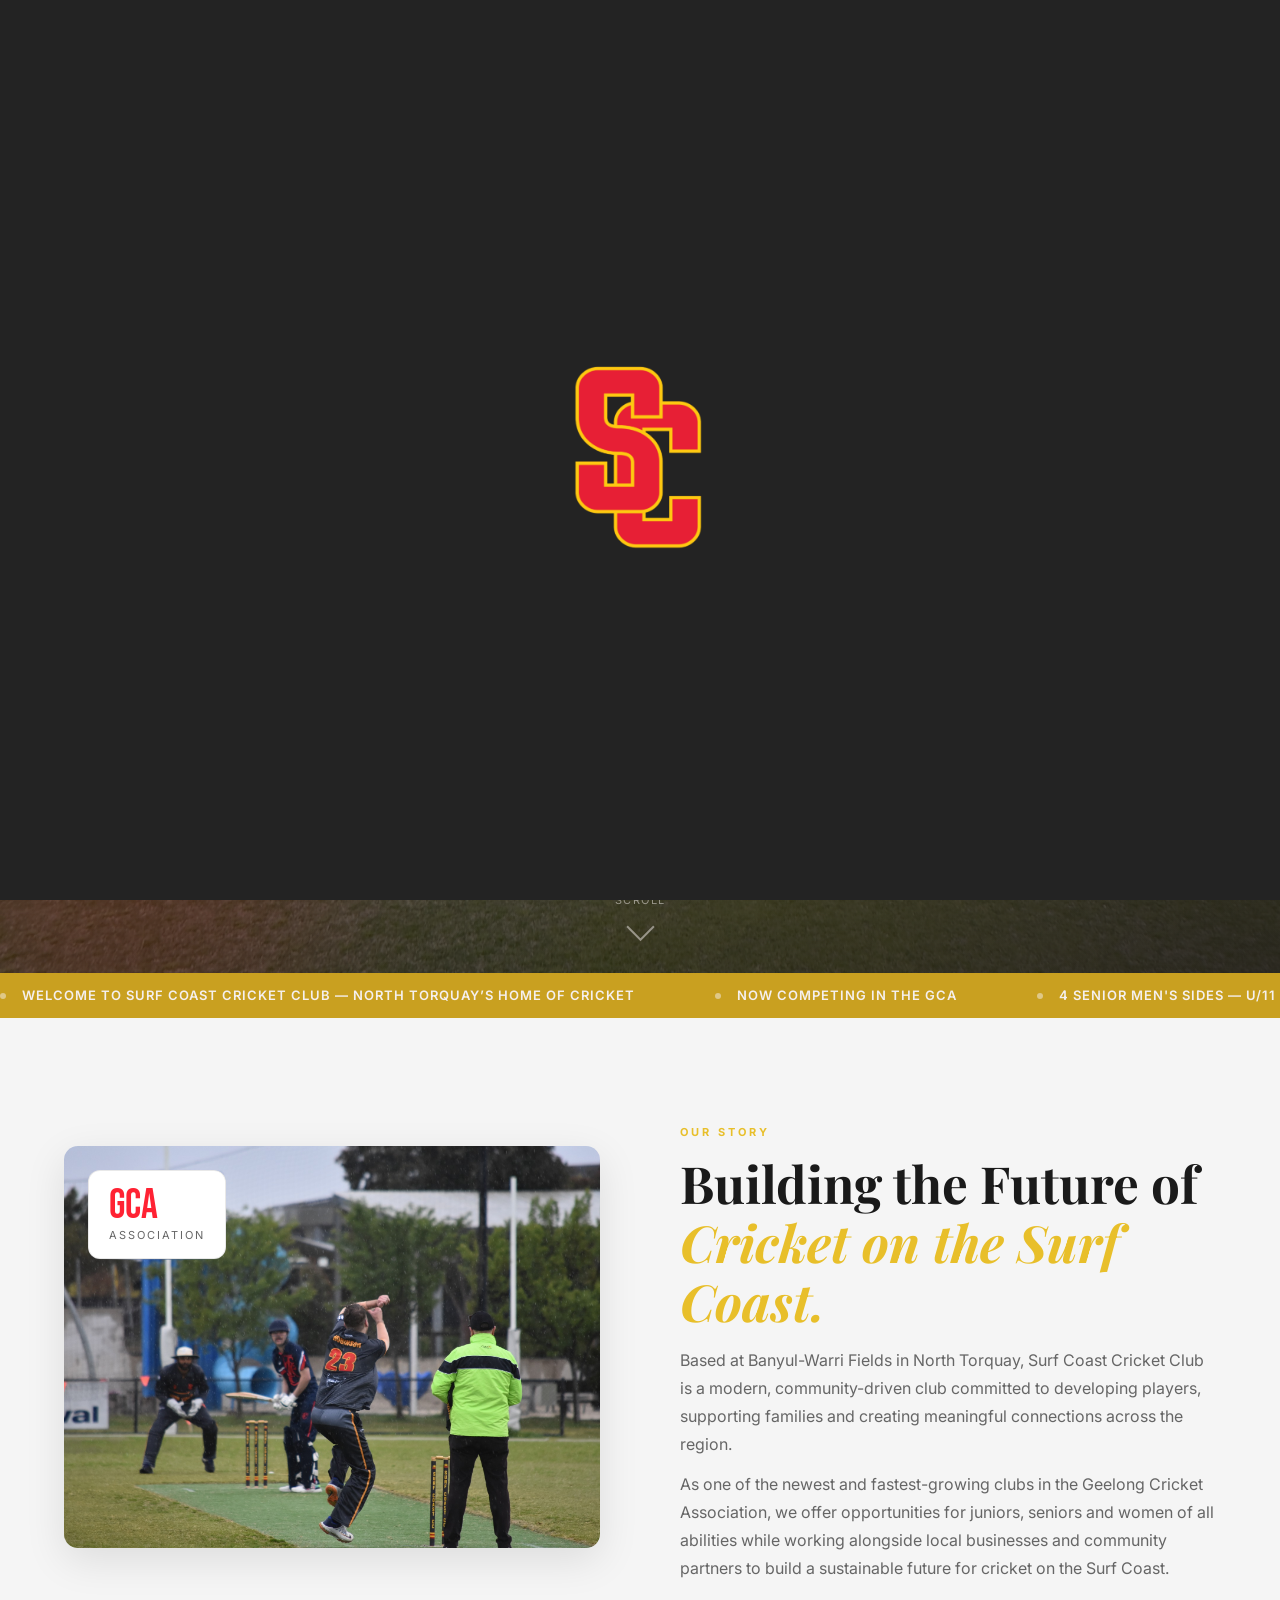
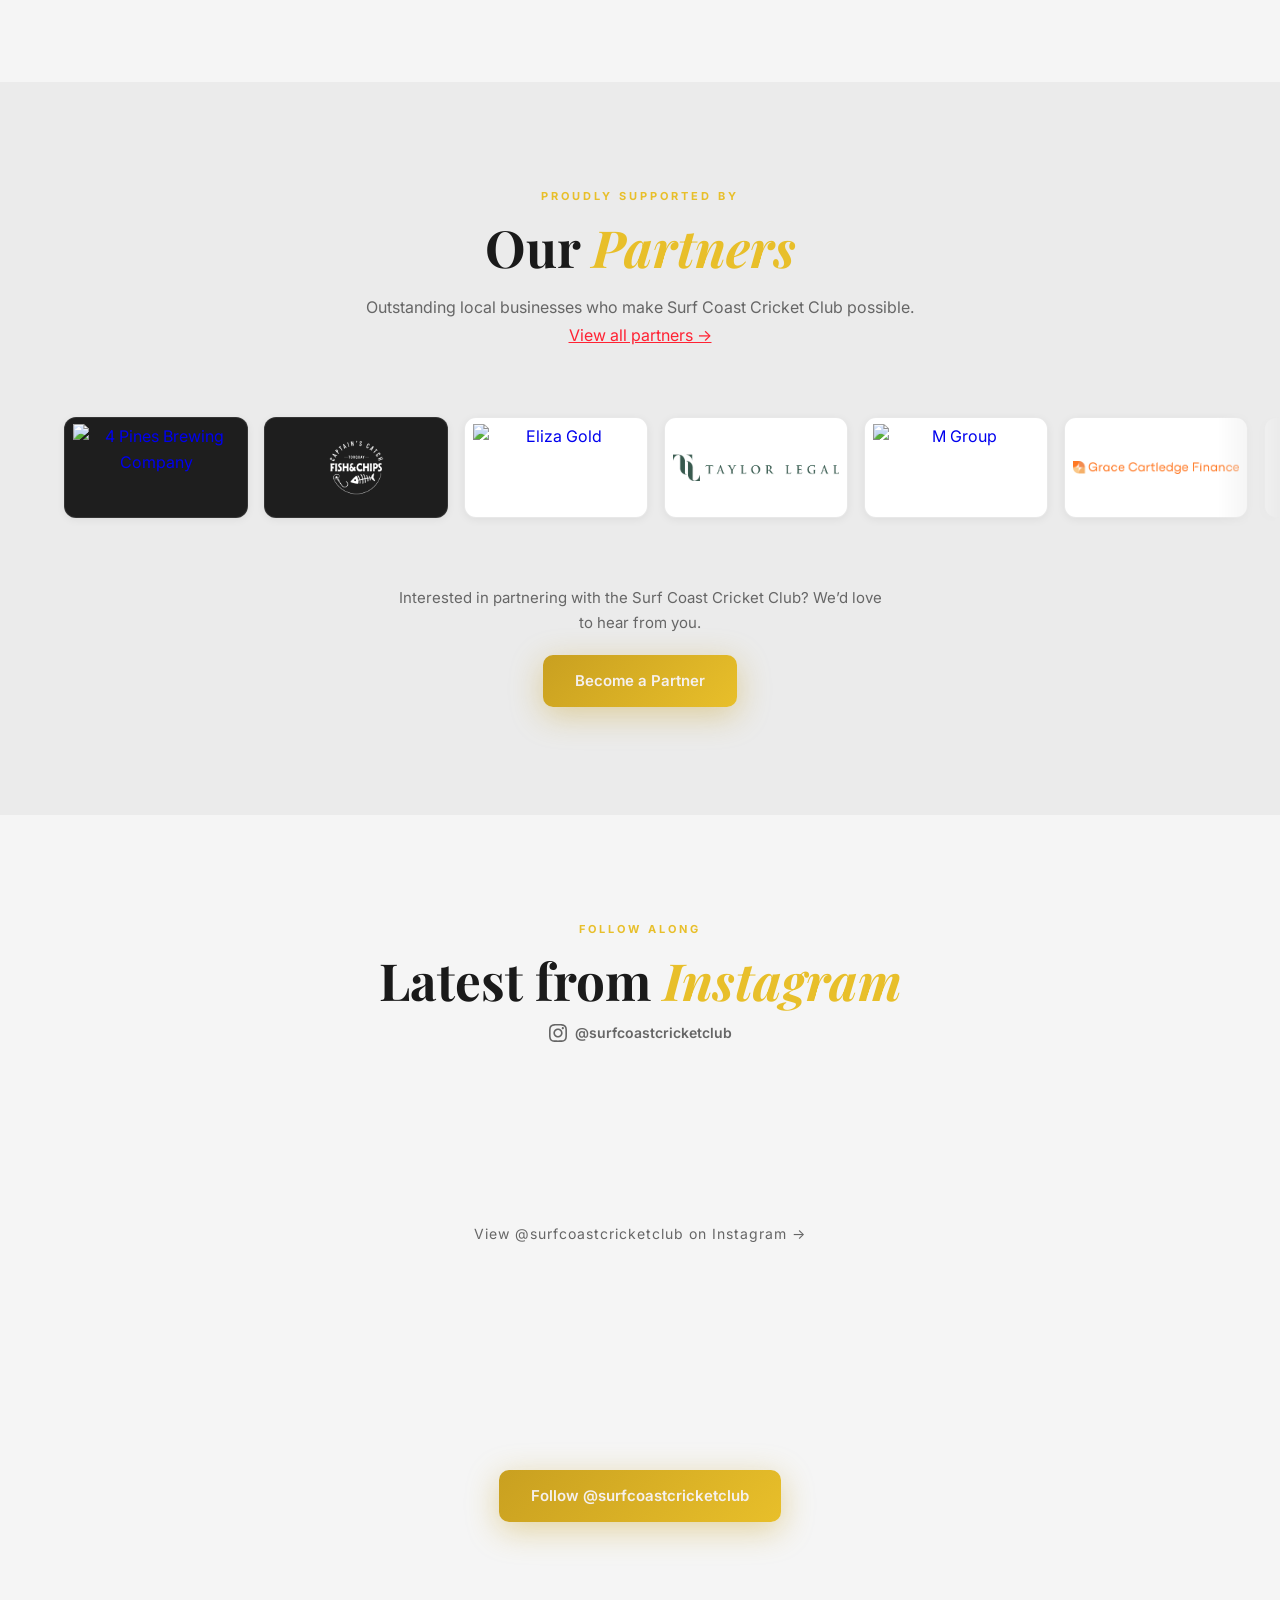
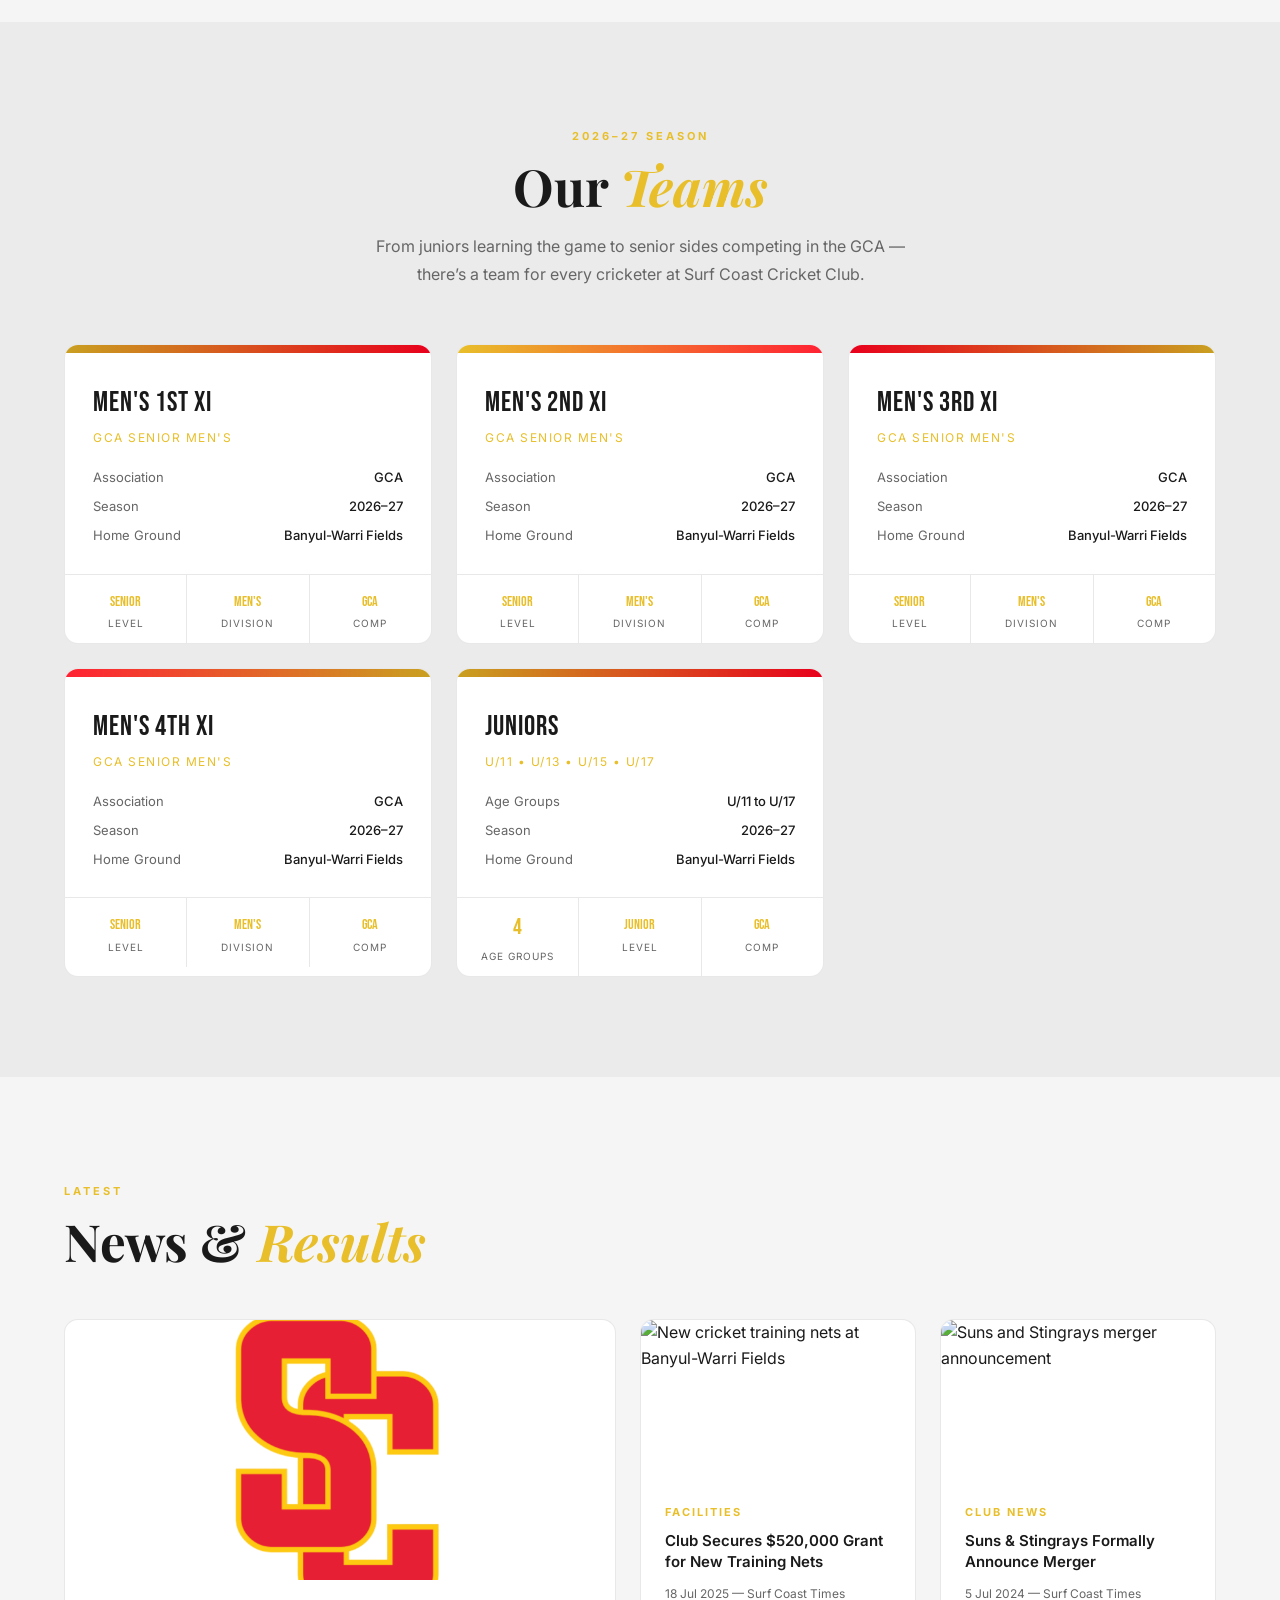
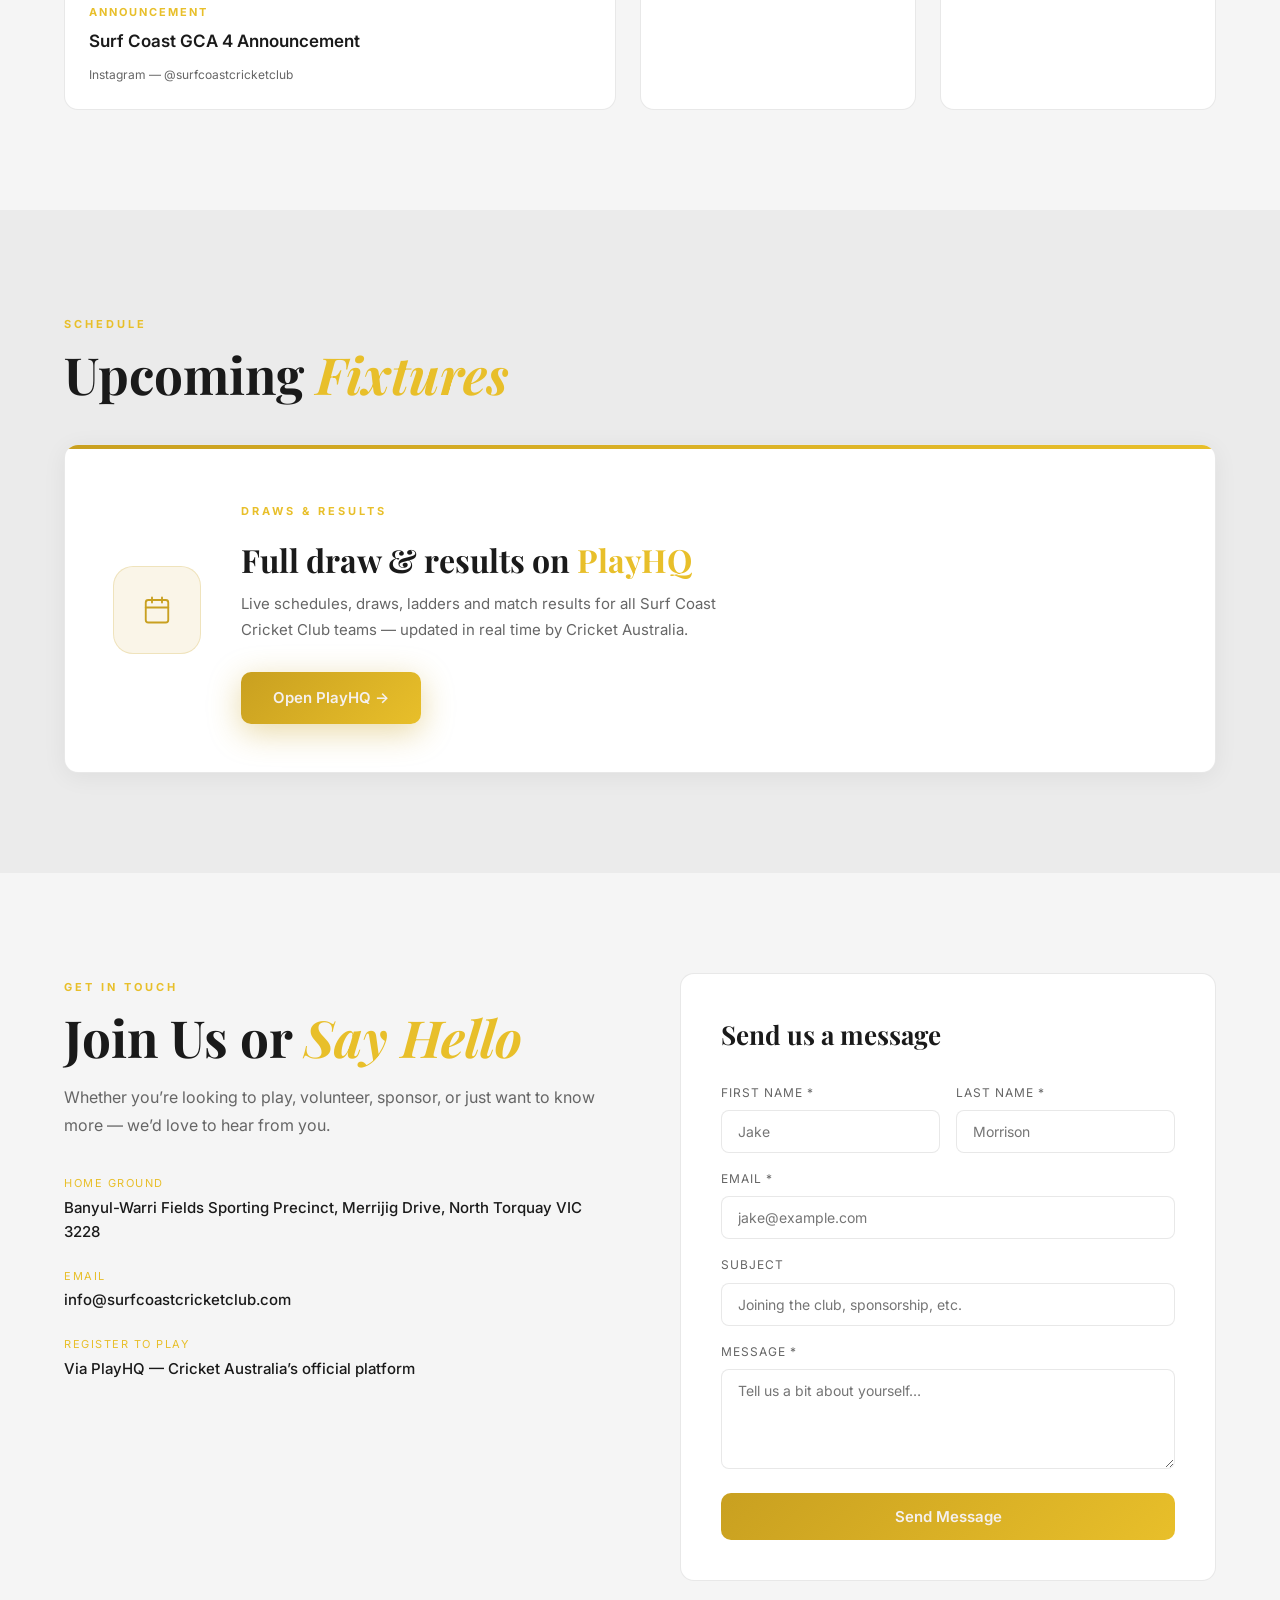
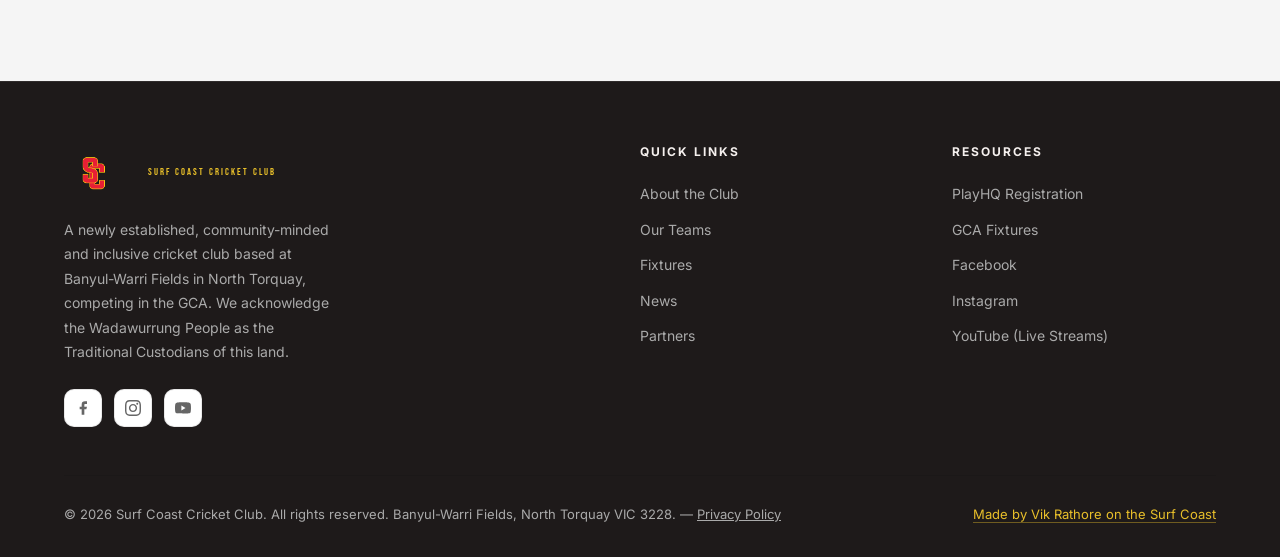
==== commit 8b1da626: "Update homepage and about page copy and stats - New hero subtitle on homepage - New heading and body" ====
--- a/index.html
+++ b/index.html
@@ -813,7 +813,7 @@
     </h1>
 
     <p class="hero-subtitle">
-      A community-minded and inclusive cricket club in the growing area of North Torquay &mdash; built on participation, mateship, and a love of the game.
+      A community-minded and inclusive cricket club building the future of Cricket on the Surf Coast.
     </p>
 
     <div class="hero-actions">
@@ -876,12 +876,12 @@
 
   <div class="reveal" style="transition-delay:0.15s">
     <span class="section-label">Our Story</span>
-    <h2 class="section-title" id="about-title">More than a club &mdash;<br /><em>a community</em></h2>
+    <h2 class="section-title" id="about-title">Building the Future of<br /><em>Cricket on the Surf Coast.</em></h2>
     <p class="section-desc">
-      Surf Coast Cricket Club is a newly established, community-minded and inclusive club in the growing area of North Torquay. Based at the Banyul-Warri Fields Sporting Precinct on Merrijig Drive, we compete in the GCA.
+      Based at Banyul-Warri Fields in North Torquay, Surf Coast Cricket Club is a modern, community-driven club committed to developing players, supporting families and creating meaningful connections across the region.
     </p>
     <p class="section-desc" style="margin-top:12px;">
-      Formed through the merger of the Surf Coast Stingrays and the Surf Coast Suns Football Netball Club, we field 4 senior men&rsquo;s sides and a growing junior program. We acknowledge the Wadawurrung People as the Traditional Custodians of the land on which we play.
+      As one of the newest and fastest-growing clubs in the Geelong Cricket Association, we offer opportunities for juniors, seniors and women of all abilities while working alongside local businesses and community partners to build a sustainable future for cricket on the Surf Coast.
     </p>
   </div>
 </section>
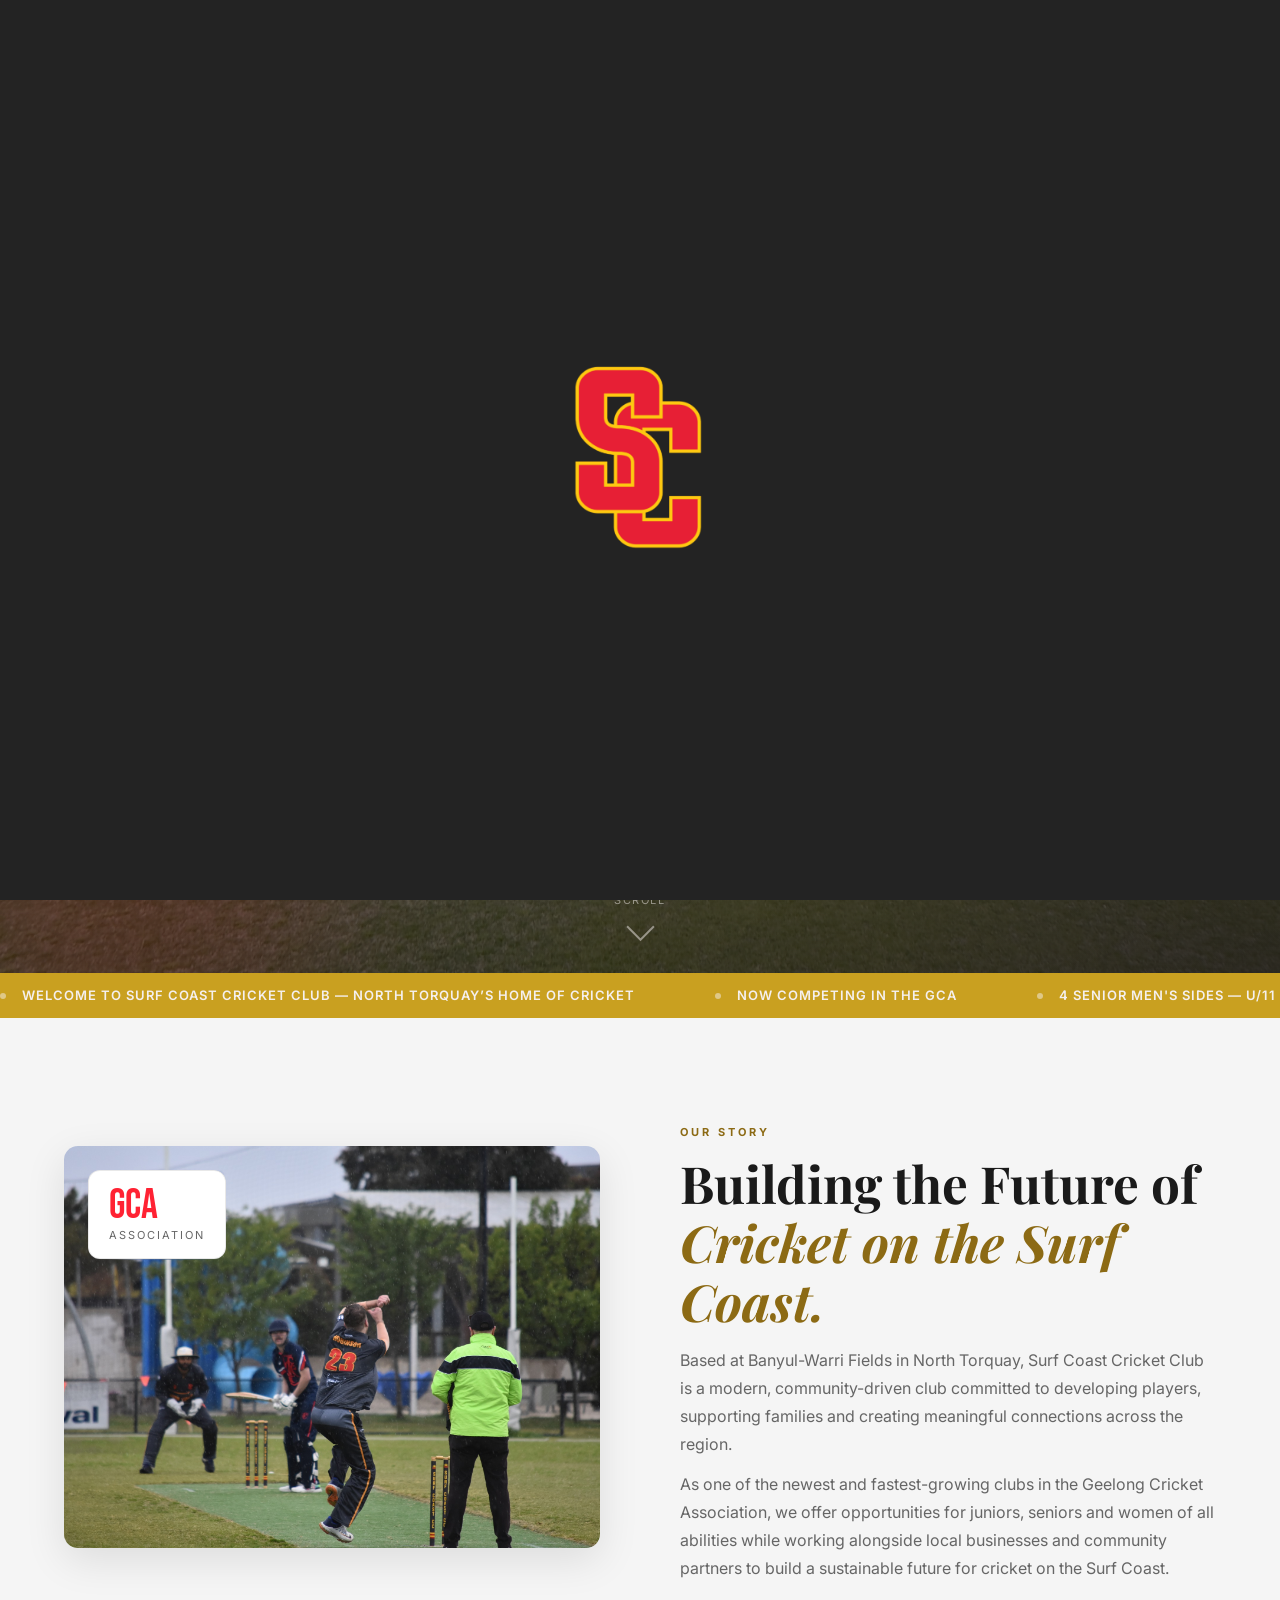
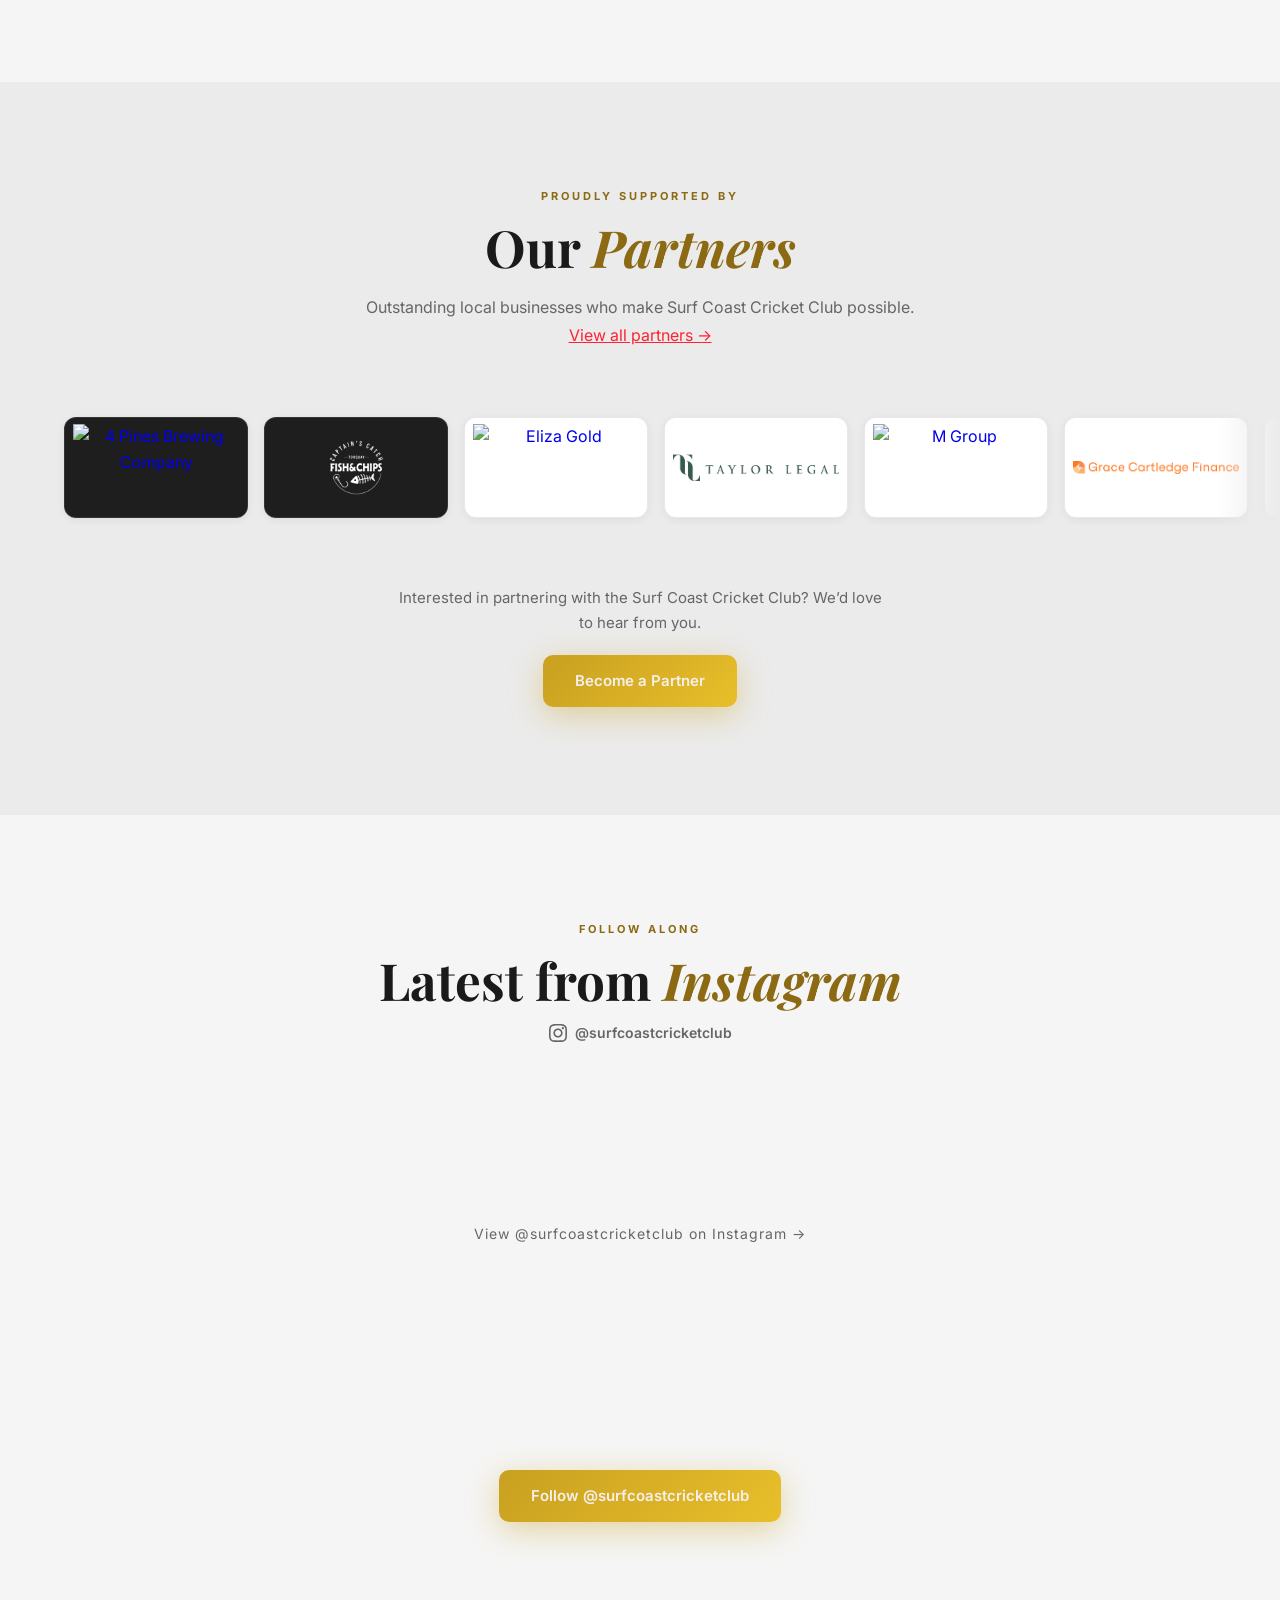
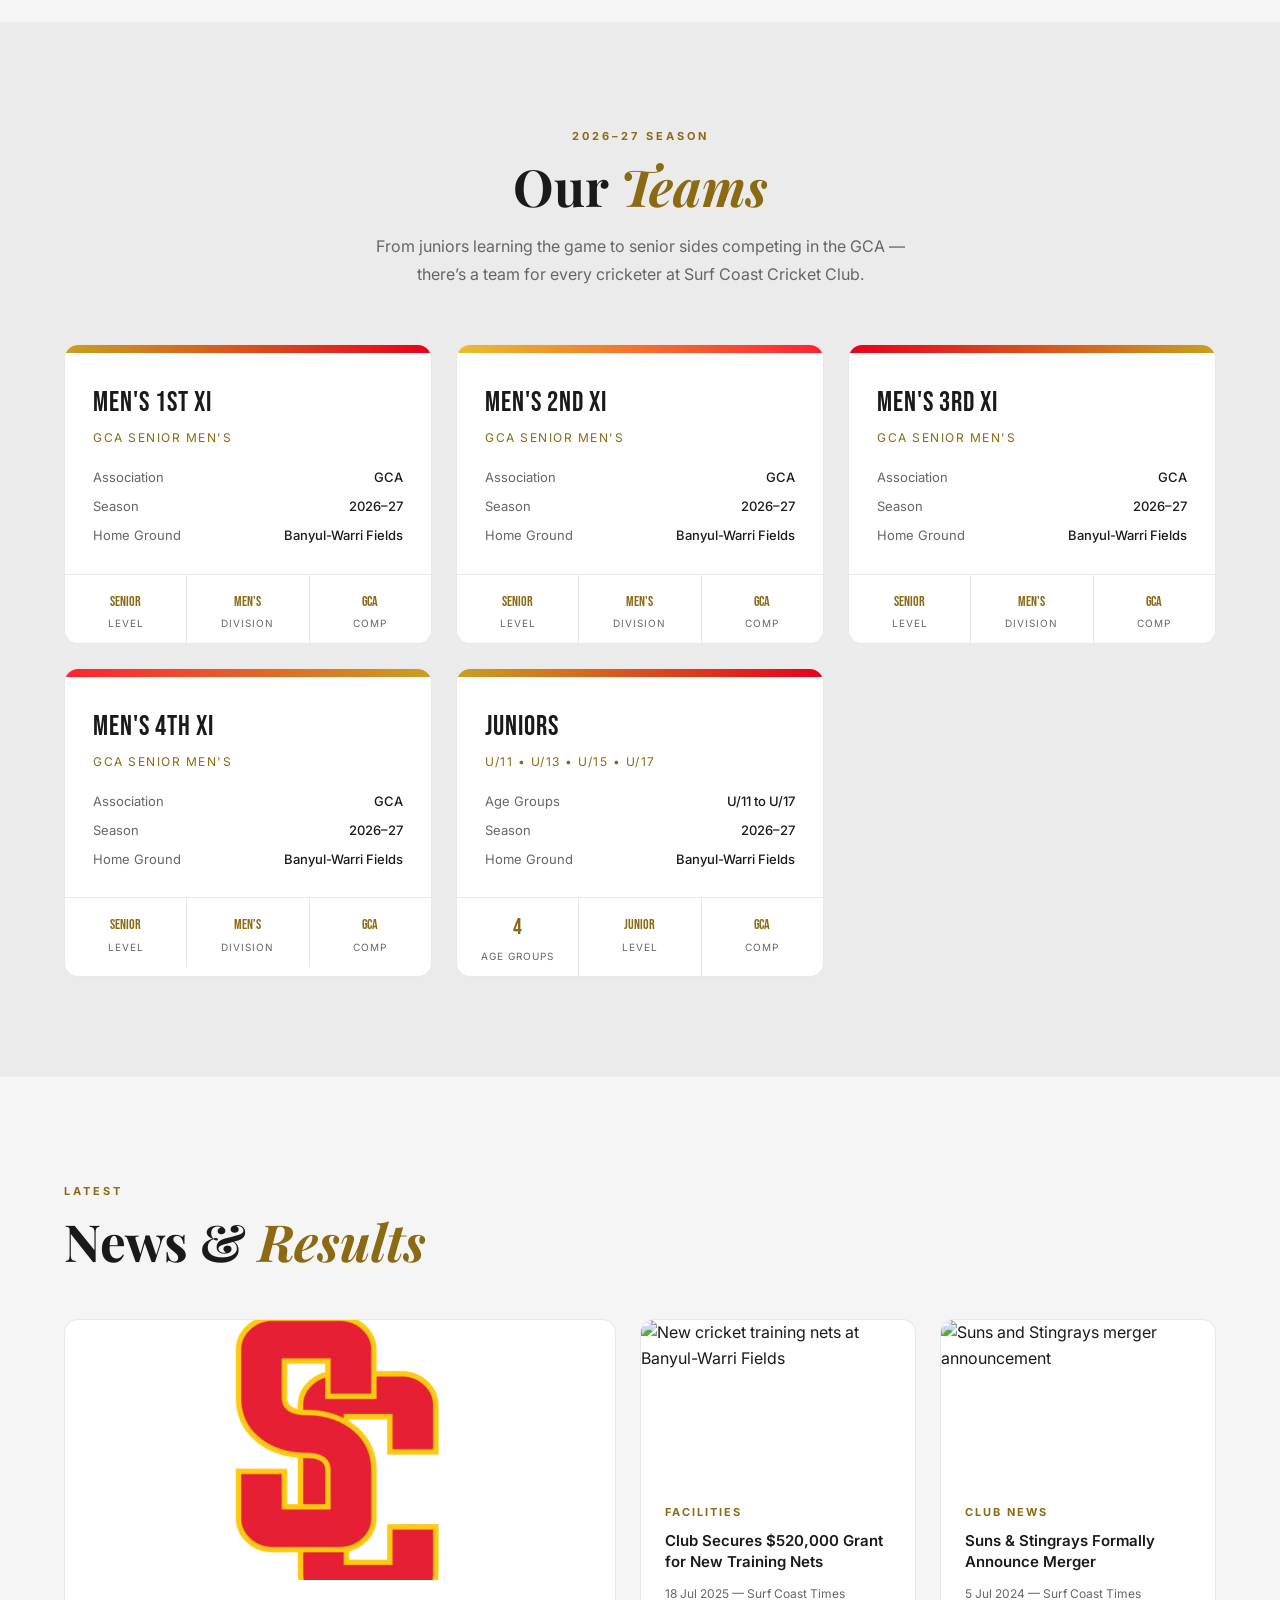
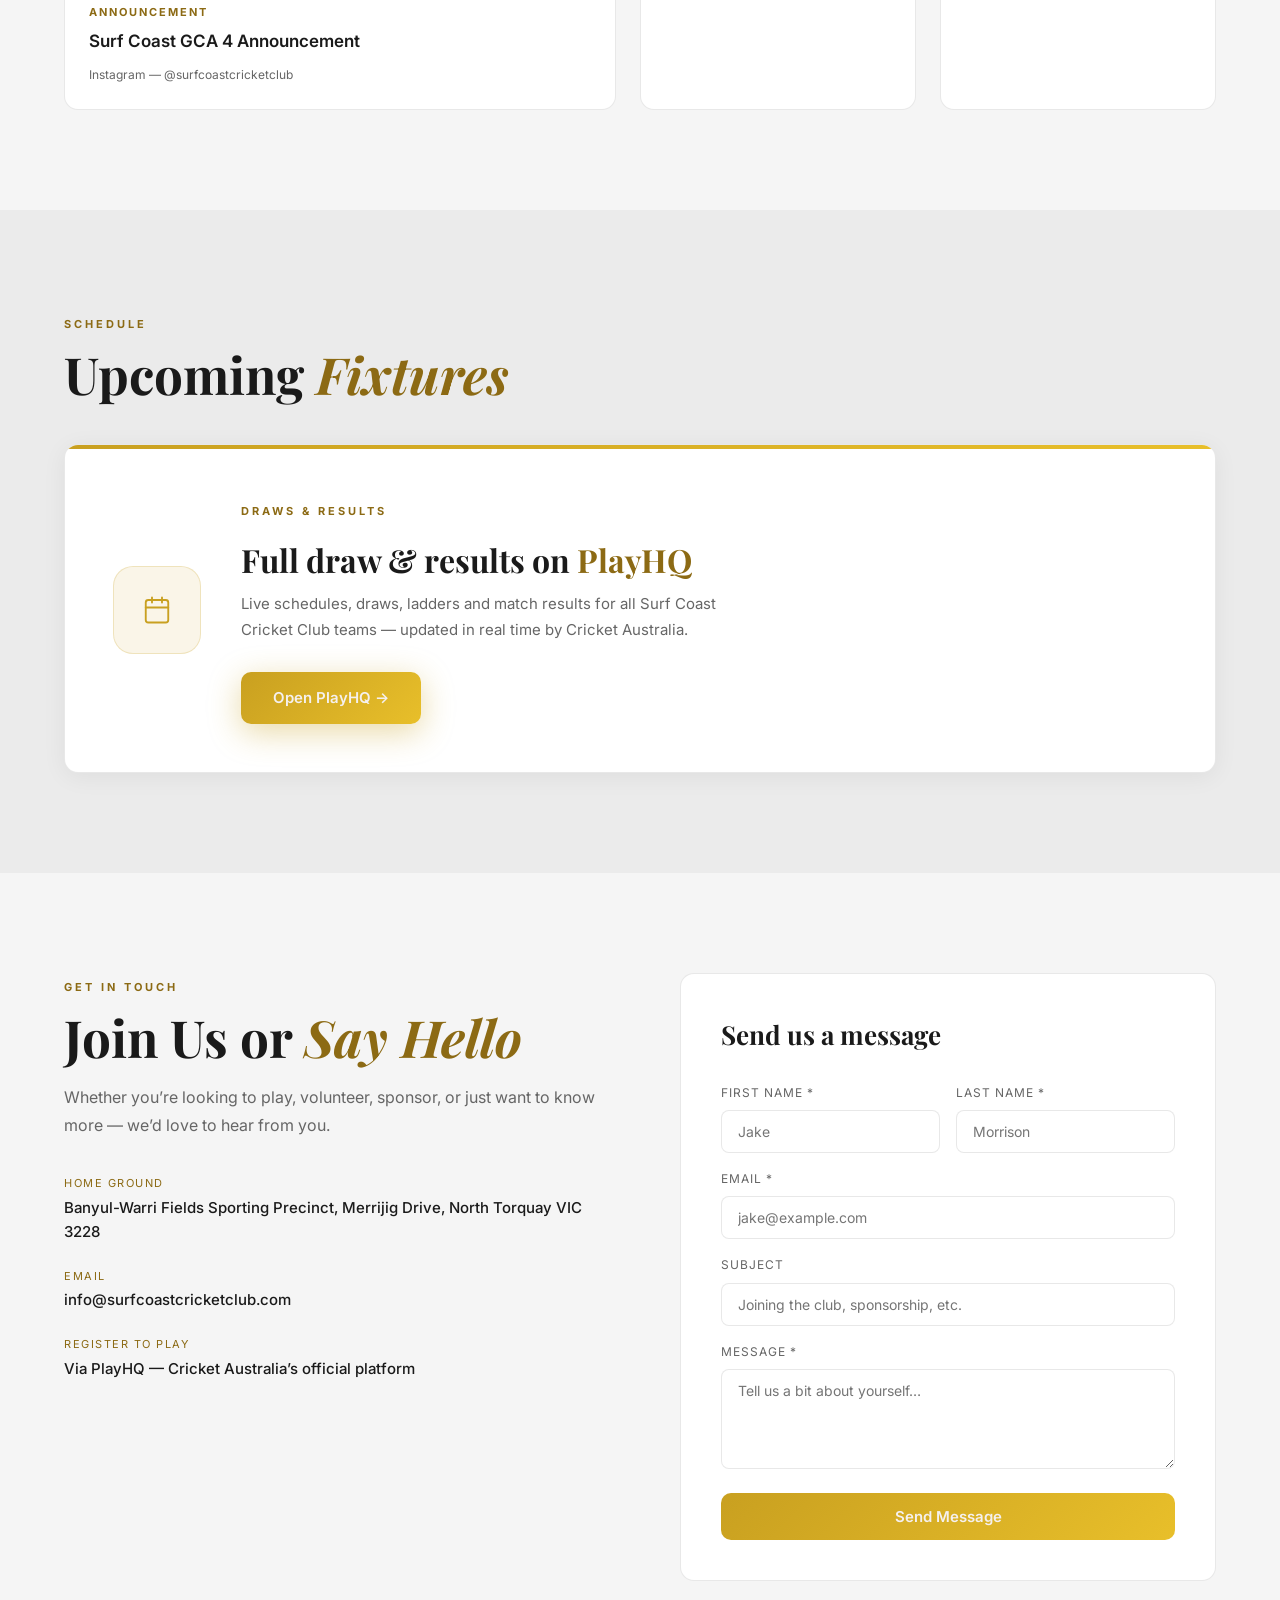
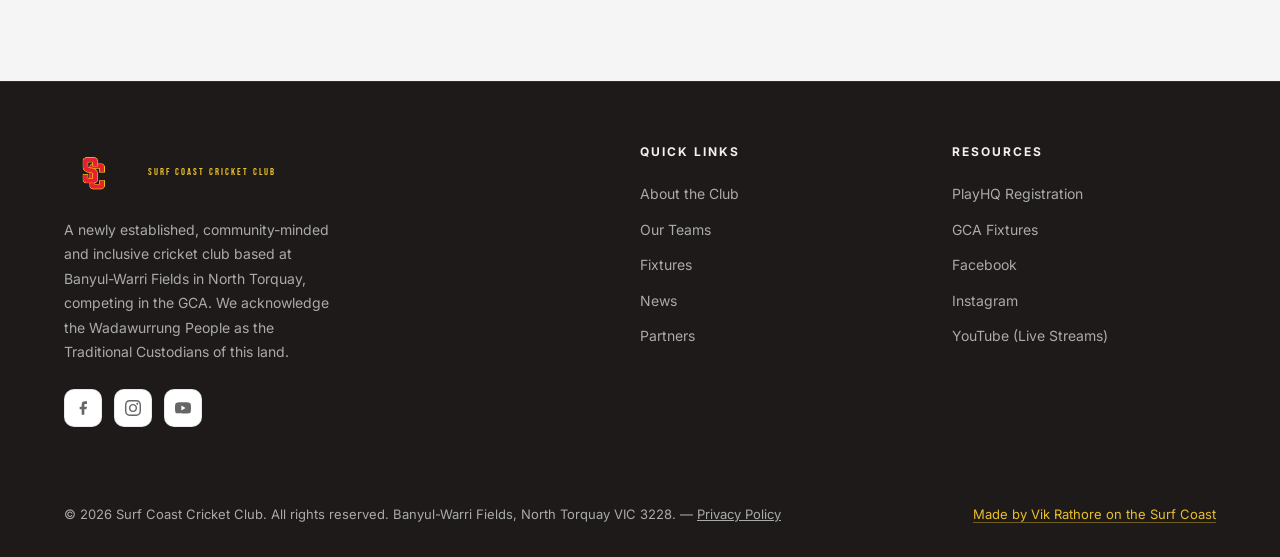
==== commit 2751f286: "Fix critical contact form, cookie banner, and contrast issues; remove Kit Shop link - Contact form: " ====
--- a/index.html
+++ b/index.html
@@ -54,6 +54,7 @@
       --navy-mid:#EBEBEB;
       --teal:    #C9A020;
       --teal-lt: #E8BF2A;
+      --gold-ink: #8C6A14; /* teal-lt darkened for AA text contrast on light section backgrounds */
       --green:   #E8001C;
       --gold:    #FF2233;
       --white:   #F5F0EE;
@@ -163,9 +164,6 @@
     }
     .nav-cta::after { display: none !important; }
     .nav-cta:hover { background: var(--teal-lt) !important; transform: translateY(-1px); }
-    .nav-kit-btn { width: 36px; height: 36px; border-radius: 8px; background: rgba(255,255,255,0.08); border: 1px solid rgba(255,255,255,0.12); display: flex !important; align-items: center; justify-content: center; color: rgba(245,240,238,0.75) !important; transition: all 0.2s !important; }
-    .nav-kit-btn::after { display: none !important; }
-    .nav-kit-btn:hover { background: var(--teal) !important; color: #fff !important; border-color: var(--teal) !important; transform: translateY(-1px); }
 
     .nav-hamburger {
       display: none; flex-direction: column; gap: 5px;
@@ -333,13 +331,13 @@
     .section-label {
       display: inline-block; font-size: 11px; font-weight: 700;
       letter-spacing: 3px; text-transform: uppercase;
-      color: var(--teal-lt); margin-bottom: 12px;
+      color: var(--gold-ink); margin-bottom: 12px;
     }
     .section-title {
       font-family: 'Playfair Display', serif;
       font-size: clamp(30px, 4vw, 52px); line-height: 1.15; color: #1A1A1A;
     }
-    .section-title em { font-style: italic; color: var(--teal-lt); }
+    .section-title em { font-style: italic; color: var(--gold-ink); }
     .section-desc {
       color: var(--muted); font-size: 16px;
       max-width: 560px; margin-top: 16px; line-height: 1.75;
@@ -422,7 +420,7 @@
     .team-card-top { height: 8px; background: linear-gradient(90deg, var(--teal), var(--green)); }
     .team-card-body { padding: 28px; }
     .team-grade { font-family: 'Bebas Neue', sans-serif; font-size: 28px; color: #1A1A1A; letter-spacing: 1px; }
-    .team-div { font-size: 12px; letter-spacing: 1.5px; text-transform: uppercase; color: var(--teal-lt); margin-top: 2px; }
+    .team-div { font-size: 12px; letter-spacing: 1.5px; text-transform: uppercase; color: var(--gold-ink); margin-top: 2px; }
     .team-info { margin-top: 20px; display: flex; flex-direction: column; gap: 8px; }
     .team-row { display: flex; justify-content: space-between; font-size: 13px; }
     .team-row span:first-child { color: var(--muted); }
@@ -433,7 +431,7 @@
       border-right: 1px solid var(--border);
     }
     .team-bar-item:last-child { border-right: none; }
-    .team-bar-val { font-family: 'Bebas Neue', sans-serif; font-size: 22px; color: var(--teal-lt); }
+    .team-bar-val { font-family: 'Bebas Neue', sans-serif; font-size: 22px; color: var(--gold-ink); }
     .team-bar-key { font-size: 10px; letter-spacing: 1px; text-transform: uppercase; color: var(--muted); margin-top: 2px; }
 
     /* ── NEWS ── */
@@ -451,7 +449,7 @@
     .news-card:nth-child(2) .news-img,
     .news-card:nth-child(3) .news-img { height: 160px; }
     .news-body { padding: 24px; }
-    .news-cat { font-size: 11px; font-weight: 700; letter-spacing: 2px; text-transform: uppercase; color: var(--teal-lt); }
+    .news-cat { font-size: 11px; font-weight: 700; letter-spacing: 2px; text-transform: uppercase; color: var(--gold-ink); }
     .news-headline { margin-top: 8px; font-size: 17px; font-weight: 600; line-height: 1.4; color: #1A1A1A; }
     .news-card:nth-child(2) .news-headline,
     .news-card:nth-child(3) .news-headline { font-size: 15px; }
@@ -481,7 +479,7 @@
     .fixtures-card-inner { display: grid; grid-template-columns: 88px 1fr; gap: 40px; align-items: center; padding: 48px; }
     .fixtures-card-icon { width: 88px; height: 88px; border-radius: 20px; background: rgba(201,160,32,0.10); border: 1px solid rgba(201,160,32,0.22); display: flex; align-items: center; justify-content: center; flex-shrink: 0; }
     .fixtures-card-title { font-family: 'Playfair Display', serif; font-size: clamp(22px, 2.8vw, 32px); color: #1A1A1A; line-height: 1.2; margin-top: 8px; }
-    .fixtures-card-title em { font-style: normal; font-weight: 700; color: var(--teal-lt); }
+    .fixtures-card-title em { font-style: normal; font-weight: 700; color: var(--gold-ink); }
     .fixtures-card-desc { font-size: 15px; color: var(--muted); max-width: 520px; margin-top: 12px; line-height: 1.75; }
     @media (max-width: 768px) {
       .fixtures-card-inner { grid-template-columns: 1fr; gap: 20px; padding: 32px 24px; }
@@ -489,12 +487,12 @@
     }
     .fix-date { text-align: center; }
     .fix-day { font-family: 'Bebas Neue', sans-serif; font-size: 30px; color: #1A1A1A; line-height: 1; }
-    .fix-mon { font-size: 11px; letter-spacing: 1px; text-transform: uppercase; color: var(--teal-lt); }
+    .fix-mon { font-size: 11px; letter-spacing: 1px; text-transform: uppercase; color: var(--gold-ink); }
     .fix-team { font-size: 15px; font-weight: 600; }
     .fix-team.away { text-align: right; }
     .fix-vs { text-align: center; font-family: 'Bebas Neue', sans-serif; font-size: 20px; color: var(--muted); letter-spacing: 2px; }
     .fix-meta { text-align: right; }
-    .fix-grade { font-size: 12px; letter-spacing: 1px; text-transform: uppercase; color: var(--teal-lt); font-weight: 600; }
+    .fix-grade { font-size: 12px; letter-spacing: 1px; text-transform: uppercase; color: var(--gold-ink); font-weight: 600; }
     .fix-venue { font-size: 12px; color: var(--muted); margin-top: 3px; }
 
     /* ── GALLERY ── */
@@ -643,7 +641,7 @@
       display: flex; align-items: center; justify-content: center;
       font-size: 18px; flex-shrink: 0;
     }
-    .contact-label { font-size: 11px; letter-spacing: 1.5px; text-transform: uppercase; color: var(--teal-lt); }
+    .contact-label { font-size: 11px; letter-spacing: 1.5px; text-transform: uppercase; color: var(--gold-ink); }
     .contact-val { font-size: 15px; font-weight: 500; margin-top: 3px; }
 
     .contact-form {
@@ -781,7 +779,6 @@
     <li><a href="/awards">Awards</a></li>
     <li><a href="/partners">Partners</a></li>
     <li><a href="/contact" class="nav-cta">Contact</a></li>
-    <li><a href="https://indigowolf.com.au/SurfCoastCricketClub?utm_source=ig&utm_medium=social&utm_content=link_in_bio&fbclid=PAZXh0bgNhZW0CMTEAc3J0YwZhcHBfaWQPOTM2NjE5NzQzMzkyNDU5AAGnMnVl2sjTOSUUHBX1zoArYmKPpdm_KwFEbp048M6Hb-Z7gkKt_KvycDMikJ4_aem_PSaEgPo4BT4xALJvUA0qng" class="nav-kit-btn" target="_blank" rel="noopener" aria-label="Kit Shop" title="Kit Shop"><svg width="17" height="17" viewBox="0 0 24 24" fill="none" stroke="currentColor" stroke-width="2" stroke-linecap="round" stroke-linejoin="round"><path d="M20.38 3.46 16 2a4 4 0 0 1-8 0L3.62 3.46a2 2 0 0 0-1.34 2.23l.58 3.57a1 1 0 0 0 .99.84H6v10c0 1.1.9 2 2 2h8a2 2 0 0 0 2-2V10h2.15a1 1 0 0 0 .99-.84l.58-3.57a2 2 0 0 0-1.34-2.23z"/></svg></a></li>
   </ul>
   <button class="nav-hamburger" id="hamburger" aria-label="Toggle menu" aria-expanded="false">
     <span></span><span></span><span></span>
@@ -794,7 +791,6 @@
   <a href="/awards"   onclick="closeMenu()">Awards</a>
   <a href="/partners" onclick="closeMenu()">Partners</a>
   <a href="/contact"  onclick="closeMenu()" style="color:var(--teal-lt);font-weight:600;">Contact &rarr;</a>
-  <a href="https://indigowolf.com.au/SurfCoastCricketClub?utm_source=ig&utm_medium=social&utm_content=link_in_bio&fbclid=PAZXh0bgNhZW0CMTEAc3J0YwZhcHBfaWQPOTM2NjE5NzQzMzkyNDU5AAGnMnVl2sjTOSUUHBX1zoArYmKPpdm_KwFEbp048M6Hb-Z7gkKt_KvycDMikJ4_aem_PSaEgPo4BT4xALJvUA0qng" onclick="closeMenu()" target="_blank" rel="noopener" style="color:var(--teal-lt);font-weight:600;">Kit Shop &rarr;</a>
 </div>
 
 <!-- HERO -->
@@ -1324,7 +1320,7 @@
       const them=g.scores?.find(s=>s!==us);
       if(!us||!them) return '';
       const win=Number(us.runs)>Number(them.runs),draw=Number(us.runs)===Number(them.runs);
-      const col=win?'#2ecc71':draw?'var(--muted)':'var(--teal-lt)';
+      const col=win?'#2ecc71':draw?'var(--muted)':'var(--gold-ink)';
       return `<span style="font-size:12px;font-weight:700;color:${col};background:rgba(0,0,0,0.06);padding:2px 9px;border-radius:4px;">${win?'W':draw?'D':'L'}</span>`;
     }
 
@@ -1410,9 +1406,8 @@
 
   <div class="contact-form reveal" style="transition-delay:0.15s">
     <h3 class="form-title">Send us a message</h3>
-    <form onsubmit="handleSubmit(event)" novalidate>
+    <form action="https://formsubmit.co/info@surfcoastcricketclub.com" method="POST" onsubmit="handleSubmit(event)">
       <input type="text" name="_honey" style="display:none" tabindex="-1" autocomplete="off" aria-hidden="true" />
-      <input type="hidden" name="_captcha" value="false" />
       <input type="hidden" name="_autoresponse" value="Thanks for getting in touch with Surf Coast Cricket Club! We've received your message and will get back to you soon. In the meantime, follow us on Instagram @surfcoastcricketclub or visit surfcoastcricketclub.com. Cheers, the Surf Coast CC team." />
       <input type="hidden" id="form_replyto" name="_replyto" value="" />
       <div class="form-row">
